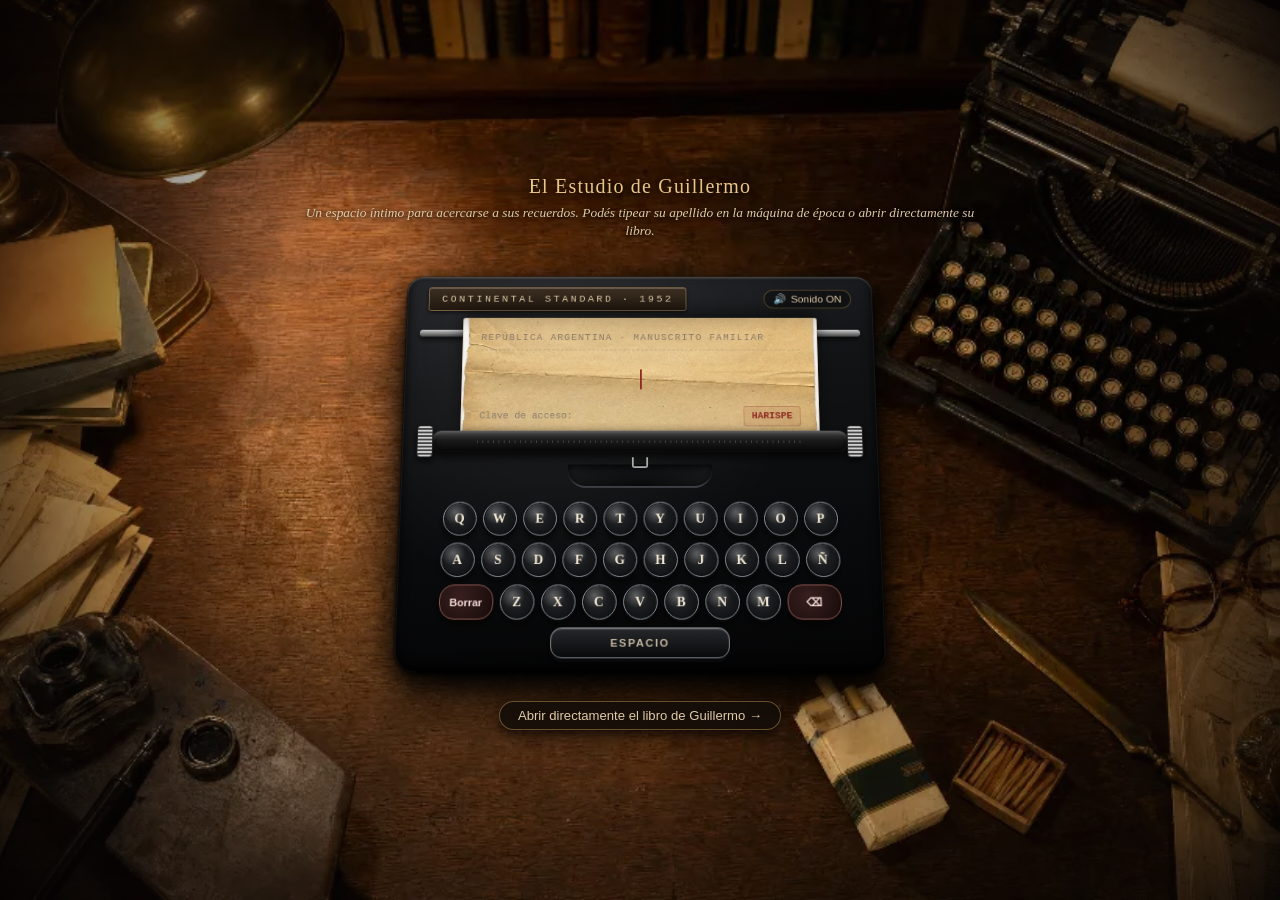
==== index.html @ 6b2d1900 "Initial commit: Libro para mis hijos" ====
<!DOCTYPE html>
<html lang="es">
<head>
  <meta charset="UTF-8">
  <meta name="viewport" content="width=device-width, initial-scale=1.0">
  <title>Libro para mis hijos — Guillermo Bautista Harispe</title>
  <meta name="description" content="Prototipo web interactivo de preservación y digitalización del manuscrito familiar 'Libro para mis hijos' por Guillermo Bautista Harispe.">
  
  <!-- Estilos del proyecto -->
  <link rel="stylesheet" href="css/main.css">
  <link rel="stylesheet" href="css/book.css">
  <link rel="stylesheet" href="css/typewriter.css">
  
  <!-- Favicon vectorial sutil -->
  <link rel="icon" href="data:image/svg+xml,<svg xmlns=%22http://www.w3.org/2000/svg%22 viewBox=%220 0 100 100%22><text y=%22.9em%22 font-size=%2290%22>📖</text></svg>">
</head>
<body>
  <!-- Escenario ambiental: Escritorio de roble oscuro con iluminación cenital -->
  <div class="desk-surface" id="deskSurface">
    
    <!-- ETAPA B: Escena de Entrada Narrativa — Estudio de Escritor de Época y Máquina de Escribir Negra -->
    <section class="scene-typewriter" id="sceneTypewriter" aria-label="Estudio privado con máquina de escribir de época">
      
      <!-- Fondo arquitectónico: Boiserie de paneles de madera noble y haz de lámpara de escritorio -->
      <div class="study-room-backdrop" aria-hidden="true">
        <div class="study-boiserie-wall">
          <div class="boiserie-panel"></div>
          <div class="boiserie-panel"></div>
          <div class="boiserie-panel"></div>
          <div class="boiserie-panel"></div>
        </div>
        <div class="study-ambient-lamp-beam"></div>
      </div>

      <div class="typewriter-narrative-header">
        <h2>El Estudio de Guillermo</h2>
        <p>Un espacio íntimo para acercarse a sus recuerdos. Podés tipear su apellido en la máquina de época o abrir directamente su libro.</p>
      </div>

      <div class="typewriter-viewport">
        
        <!-- Plano del escritorio de roble oscuro con atrezzo de época en CSS puro -->
        <div class="study-desk-plane" aria-hidden="true">
          
          <!-- Lado izquierdo: Libros antiguos apilados con lomos repujados en oro y hojas de manuscrito -->
          <div class="study-prop-group left-props">
            <div class="study-prop-manuscripts">
              <div class="manuscript-leaf leaf-under"></div>
              <div class="manuscript-leaf leaf-top"></div>
            </div>
            <div class="study-prop-books">
              <div class="vintage-book book-stack-1">
                <span class="book-spine-label">❖ Harispe · Memorias</span>
              </div>
              <div class="vintage-book book-stack-2">
                <span class="book-spine-label">Crónicas 1930</span>
              </div>
              <div class="vintage-book book-stack-3">
                <span class="book-spine-label">Documentos</span>
              </div>
              <div class="vintage-book book-upright">
                <span class="book-spine-label">Registro</span>
              </div>
              <div class="bookend-bronze"></div>
            </div>
          </div>

          <!-- Lado derecho: Tintero de cristal oscuro tallado y pluma estilográfica de época -->
          <div class="study-prop-group right-props">
            <div class="study-prop-inkwell">
              <div class="inkwell-cap"></div>
              <div class="inkwell-neck"></div>
              <div class="inkwell-body"></div>
              <div class="inkwell-shadow"></div>
            </div>
            <div class="study-prop-pen">
              <div class="pen-nib"></div>
              <div class="pen-collar"></div>
              <div class="pen-barrel"></div>
            </div>
          </div>

        </div>

        <!-- Chasis tridimensional de la máquina de escribir mecánica en esmalte negro profundo -->
        <div class="typewriter-chassis" id="typewriterChassis">
          
          <!-- Barra superior con placa dorada y control de sonido Web Audio API -->
          <div class="typewriter-top-bar">
            <div class="typewriter-badge">Continental Standard · 1952</div>
            <button type="button" id="btnToggleSound" class="btn-sound-toggle" aria-label="Activar o desactivar sonido mecánico" title="Sonido mecánico sintetizado">
              <span id="soundIcon">🔊</span> <span id="soundText">Sonido ON</span>
            </button>
          </div>
          
          <!-- Carro porta-papel con riel mecánico y rodillo (Platen) -->
          <div class="typewriter-carriage-assembly" id="carriageAssembly">
            <div class="carriage-track-rail"></div>

            <div class="typewriter-paper-sheet" id="typewriterPaperSheet" title="Hoja de papel en el rodillo (Tocá aquí para escribir)">
              <div class="paper-watermark-text">República Argentina · Manuscrito Familiar</div>
              <div class="paper-typed-output" id="paperTypedOutput" aria-live="polite">
                <span class="typewriter-cursor" aria-hidden="true"></span>
              </div>
              <div class="paper-hint-footer">
                <span>Clave de acceso:</span>
                <span class="hint-target-pill">HARISPE</span>
              </div>
            </div>

            <!-- Rodillo de goma negra con perillas laterales moleteadas -->
            <div class="typewriter-platen-roller">
              <div class="platen-knob knob-left"></div>
              <div class="platen-scale-bar"></div>
              <div class="platen-knob knob-right"></div>
            </div>
          </div>

          <!-- Cesta de tipos mecánicos y martillo animado (Typebar Striker) -->
          <div class="typebar-basket">
            <div class="typebar-striker" id="typebarStriker"></div>
            <div class="ribbon-guide-fork"></div>
          </div>

          <!-- Teclado escalonado vintage 3D -->
          <div class="typewriter-keyboard" role="group" aria-label="Teclado mecánico de la máquina">
            <!-- Fila 1 -->
            <div class="keyboard-row row-1">
              <button type="button" class="type-key" data-key="Q">Q</button>
              <button type="button" class="type-key" data-key="W">W</button>
              <button type="button" class="type-key" data-key="E">E</button>
              <button type="button" class="type-key" data-key="R">R</button>
              <button type="button" class="type-key" data-key="T">T</button>
              <button type="button" class="type-key" data-key="Y">Y</button>
              <button type="button" class="type-key" data-key="U">U</button>
              <button type="button" class="type-key" data-key="I">I</button>
              <button type="button" class="type-key" data-key="O">O</button>
              <button type="button" class="type-key" data-key="P">P</button>
            </div>
            <!-- Fila 2 -->
            <div class="keyboard-row row-2">
              <button type="button" class="type-key" data-key="A">A</button>
              <button type="button" class="type-key" data-key="S">S</button>
              <button type="button" class="type-key" data-key="D">D</button>
              <button type="button" class="type-key" data-key="F">F</button>
              <button type="button" class="type-key" data-key="G">G</button>
              <button type="button" class="type-key" data-key="H">H</button>
              <button type="button" class="type-key" data-key="J">J</button>
              <button type="button" class="type-key" data-key="K">K</button>
              <button type="button" class="type-key" data-key="L">L</button>
              <button type="button" class="type-key" data-key="Ñ">Ñ</button>
            </div>
            <!-- Fila 3 -->
            <div class="keyboard-row row-3">
              <button type="button" class="type-key key-action" data-key="CLEAR" id="btnClearTypewriter" title="Borrar todo">Borrar</button>
              <button type="button" class="type-key" data-key="Z">Z</button>
              <button type="button" class="type-key" data-key="X">X</button>
              <button type="button" class="type-key" data-key="C">C</button>
              <button type="button" class="type-key" data-key="V">V</button>
              <button type="button" class="type-key" data-key="B">B</button>
              <button type="button" class="type-key" data-key="N">N</button>
              <button type="button" class="type-key" data-key="M">M</button>
              <button type="button" class="type-key key-action" data-key="BACKSPACE" title="Retroceso">⌫</button>
            </div>
            <!-- Fila 4 -->
            <div class="keyboard-row row-4">
              <button type="button" class="type-key key-space" data-key="SPACE">ESPACIO</button>
            </div>
          </div>

          <!-- Input invisible accesible para sincronización móvil -->
          <input type="text" id="typewriterHiddenInput" class="typewriter-hidden-input" autocomplete="off" autocorrect="off" autocapitalize="characters" spellcheck="false" aria-hidden="true">
        </div>
      </div>

      <!-- Acceso directo y accesible -->
      <div class="typewriter-access-actions">
        <button type="button" id="btnBypassTypewriter" class="btn-bypass-narrative" aria-label="Abrir directamente el libro de Guillermo">
          Abrir directamente el libro de Guillermo →
        </button>
      </div>
    </section>

    <!-- ETAPAS A y B: Escena Principal del Libro Físico -->
    <div class="scene-book is-hidden" id="sceneBook">
      
      <!-- Encabezado superior discreto y subordinado -->
      <header class="app-header" role="banner">
        <div class="header-title-group">
          <h1>Libro para mis hijos</h1>
          <div class="author-subtitle">Guillermo Bautista Harispe · Manuscrito y Recuerdos</div>
        </div>
        
        <div class="header-actions">
          <!-- Botón accesible para mover el libro sobre el escritorio (Desk Pan) -->
          <button id="btnToggleDragMode" class="btn-header" aria-label="Mover libro sobre el escritorio" title="Mantené CTRL y arrastrá para mover el libro sobre el escritorio">
            <span id="iconToggleDrag">✋</span>
            <span id="textToggleDrag" class="btn-text-desktop">Mover libro (CTRL)</span>
          </button>

          <!-- Botón para alternar abrir/cerrar el libro -->
          <button id="btnToggleBook" class="btn-header" aria-label="Abrir o cerrar el libro" title="Abrir o cerrar el libro">
            <span id="iconToggleBook">📖</span>
            <span id="textToggleBook" class="btn-text-desktop">Abrir libro</span>
          </button>

          <!-- Botón para recentrar en la mesa -->
          <button id="btnResetPan" class="btn-header btn-subtle" aria-label="Centrar el libro en el escritorio" title="Centrar libro en el escritorio">
            <span>⌖</span>
            <span class="btn-text-desktop">Centrar</span>
          </button>

          <!-- Botón para cambiar ángulo de inclinación / visualización (B3) -->
          <button id="btnToggleTilt" class="btn-header btn-subtle" aria-label="Cambiar inclinación de observación" title="Inclinación visual (o Shift + Arrastrar vertical)">
            <span>📐</span>
            <span class="btn-text-desktop">Inclinación</span>
          </button>

          <!-- Transcripción accesible -->
          <button id="btnTranscription" class="btn-header" aria-label="Abrir transcripción accesible en texto plano">
            <span>📄</span>
            <span class="btn-text-desktop">Transcripción</span>
          </button>
        </div>
      </header>

      <!-- Indicador de modo agarre con dos manos (CTRL activo) -->
      <div id="twoHandBadge" class="two-hand-badge" aria-live="polite">
        <span class="badge-icon">👐</span>
        <span>Sujeción estable con dos manos (CTRL)</span>
      </div>

      <!-- Escenario central: el libro físico sobre el escritorio -->
      <main class="book-viewport" id="bookViewport" role="main">
        <div class="book-pan-container" id="bookPanContainer">
          <div class="book-container is-closed" id="bookContainer" aria-label="Libro físico interactivo apoyado en el escritorio">
            <!-- Estructura generada dinámicamente por BookEngine -->
          </div>
        </div>
      </main>

      <!-- Barra inferior discreta con controles y navegación -->
      <footer class="app-footer" role="contentinfo">
        <div class="footer-controls-row">
          
          <!-- Botones de anterior / siguiente -->
          <div class="nav-buttons-group">
            <button id="btnPrev" class="btn-nav" aria-label="Página anterior" title="Página anterior (Flecha Izquierda)">
              ‹
            </button>
            <button id="btnNext" class="btn-nav" aria-label="Página siguiente" title="Página siguiente (Flecha Derecha o Espacio)">
              ›
            </button>
          </div>

          <!-- Indicador sobrio de pliego actual -->
          <div id="pageIndicator" class="page-indicator-text" aria-live="polite">
            Libro cerrado sobre el escritorio
          </div>

          <!-- Indicaciones discretas de interacción física -->
          <div class="desk-interaction-hints" id="deskHints">
            <span class="hint-item"><span class="hint-icon">📖</span> Hojear: arrastrá las hojas libremente</span>
            <span class="hint-separator">·</span>
            <span class="hint-item"><span class="hint-icon">✋</span> Mover libro: mantené CTRL</span>
            <span class="hint-separator">·</span>
            <span class="hint-item"><span class="hint-icon">📐</span> Shift+arrastre: inclinación</span>
          </div>

        </div>
      </footer>

    </div>

  </div>

  <!-- Modal de lectura accesible y transcripción de texto -->
  <div id="modalTranscription" class="modal-overlay" role="dialog" aria-modal="true" aria-labelledby="modalTitle">
    <div class="modal-card">
      <div class="modal-header">
        <h3 id="modalTitle">Transcripción de Lectura Accesible</h3>
        <button id="btnCloseModal" class="btn-close-modal" aria-label="Cerrar transcripción">✕</button>
      </div>
      <div class="modal-body">
        <div class="badge-fictional-notice">Contenido de prueba · Fase de prototipo</div>
        <div id="transcriptionContent">
          <!-- Inyectado dinámicamente -->
        </div>
      </div>
    </div>
  </div>

  <!-- Inicialización del módulo principal -->
  <script type="module" src="js/app.js"></script>
</body>
</html>
---- css/main.css ----
/* ==========================================================================
   AMBIENTACIÓN Y ESCRITORIO DE ROBLE OSCURO (C. 1970) — "LIBRO PARA MIS HIJOS"
   Vetas de roble añejo, iluminación cálida de lámpara y física de manipulación
   ========================================================================== */

:root {
  /* Paleta cromática del escritorio de roble oscuro antiguo */
  --oak-base: #140e0b;
  --oak-dark: #0e0907;
  --oak-grain-rich: #261b14;
  --oak-grain-pore: #1b120c;
  --oak-varnish-highlight: rgba(255, 220, 175, 0.08);

  /* Iluminación de lámpara de mesa clásica */
  --lamp-beam: radial-gradient(ellipse 70% 60% at 36% 28%, rgba(255, 230, 180, 0.18) 0%, rgba(255, 210, 150, 0.06) 55%, transparent 80%);
  --lamp-vignette: radial-gradient(circle at 50% 50%, transparent 40%, rgba(10, 7, 5, 0.75) 90%, rgba(5, 3, 2, 0.95) 100%);

  /* Materiales del libro físico (Encuadernación azul marino, cuero tostado y papel verjurado) */
  --paper-ivory: #faf5e6;
  --paper-ivory-dark: #eae0c7;
  --paper-edge: #d8cdb4;
  --paper-edge-shadow: #b3a48a;
  --ink-primary: #2b241d;
  --ink-secondary: #5e5246;
  --ink-muted: #8a7c6c;
  --ink-highlight: #7e2822; /* Rojo lacre */
  --gold-foil: #c99e58;
  --gold-foil-light: #e8c688;
  --cover-navy: #182335;
  --cover-navy-dark: #0e1622;
  --leather-tan: #8a6540;
  --leather-tan-dark: #624426;

  /* Tipografías */
  --font-serif: "Georgia", "Iowan Old Style", "Palatino Linotype", "Baskerville", serif;
  --font-display: "Baskerville", "Georgia", serif;
  --font-mono: "Courier New", Courier, monospace;
  --font-sans: -apple-system, BlinkMacSystemFont, "Segoe UI", Roboto, sans-serif;

  /* Dimensiones del libro adaptadas para evitar recortes en pantalla */
  --book-width: min(920px, 92vw);
  --book-height: min(570px, calc(100vh - 165px));
  --page-width: calc(var(--book-width) / 2);

  /* Cinemática pausada y física (650-900ms) */
  --flip-duration: 0.75s;
  --ui-transition: 0.22s cubic-bezier(0.2, 0.8, 0.4, 1);
}

/* Reset y accesibilidad */
*, *::before, *::after {
  box-sizing: border-box;
  margin: 0;
  padding: 0;
}

.sr-only {
  position: absolute;
  width: 1px;
  height: 1px;
  padding: 0;
  margin: -1px;
  overflow: hidden;
  clip: rect(0, 0, 0, 0);
  white-space: nowrap;
  border: 0;
}

html, body {
  width: 100%;
  height: 100%;
  overflow: hidden;
  background-color: var(--oak-dark);
  color: var(--ink-primary);
  font-family: var(--font-serif);
  font-size: 16px;
  line-height: 1.6;
  -webkit-font-smoothing: antialiased;
}

/* Superficie del escritorio antiguo de roble oscuro con fondo fotográfico del estudio MODA AI */
.desk-surface {
  width: 100vw;
  height: 100vh;
  display: flex;
  flex-direction: column;
  justify-content: space-between;
  align-items: center;
  position: relative;
  overflow: hidden;
  padding: 10px 18px 14px 18px;
  
  /* Composición fotorrealista de MODA AI: ambiente del estudio de época con lámpara y escritorio */
  background-color: #0c0806;
  background-image: 
    radial-gradient(circle at 50% 48%, transparent 45%, rgba(10, 7, 5, 0.65) 85%, rgba(4, 2, 2, 0.95) 100%),
    url('../assets/textures/moda-study-desk-scene.webp');
  background-size: cover;
  background-position: center center;
  background-repeat: no-repeat;
}

/* Sombra de contacto volumétrica y apoyo sobre el escritorio */
.desk-surface::before {
  content: "";
  position: absolute;
  top: 45%;
  left: 50%;
  transform: translate(-50%, -45%);
  width: calc(var(--book-width) + 120px);
  height: calc(var(--book-height) + 100px);
  background: radial-gradient(ellipse at 50% 55%, rgba(0, 0, 0, 0.75) 0%, rgba(0, 0, 0, 0.35) 55%, transparent 75%);
  pointer-events: none;
  z-index: 2;
  filter: blur(12px);
}

/* Encabezado superior discreto */
.app-header {
  width: 100%;
  max-width: 1100px;
  display: flex;
  justify-content: space-between;
  align-items: center;
  padding: 6px 14px;
  background: rgba(18, 13, 10, 0.72);
  backdrop-filter: blur(8px);
  border: 1px solid rgba(201, 158, 88, 0.22);
  border-radius: 8px;
  color: #dfd3c0;
  z-index: 100;
  box-shadow: 0 4px 15px rgba(0, 0, 0, 0.45);
}

.header-title-group h1 {
  font-size: 1.05rem;
  font-family: var(--font-display);
  letter-spacing: 0.04em;
  color: var(--gold-foil-light);
  font-weight: 500;
}

.header-title-group .author-subtitle {
  font-size: 0.76rem;
  color: #a89a85;
  font-style: italic;
}

.header-actions {
  display: flex;
  gap: 8px;
  align-items: center;
}

.btn-header {
  background: rgba(255, 255, 255, 0.06);
  border: 1px solid rgba(201, 158, 88, 0.25);
  color: #e4d7c3;
  padding: 5px 11px;
  border-radius: 4px;
  font-family: var(--font-sans);
  font-size: 0.8rem;
  cursor: pointer;
  transition: all var(--ui-transition);
  display: inline-flex;
  align-items: center;
  gap: 6px;
}

.btn-header:hover {
  background: rgba(201, 158, 88, 0.18);
  border-color: var(--gold-foil);
  color: #fff;
}

.btn-header:focus-visible {
  outline: 2px solid var(--gold-foil-light);
  outline-offset: 2px;
}

.btn-header.btn-subtle {
  background: rgba(0, 0, 0, 0.28);
}

.btn-header.is-active {
  background: rgba(201, 158, 88, 0.32);
  border-color: var(--gold-foil);
  color: #fff;
  box-shadow: 0 0 10px rgba(201, 158, 88, 0.45);
}

/* Indicador flotante de modo 2 manos (CTRL) */
.two-hand-badge {
  position: absolute;
  top: 58px;
  background: linear-gradient(135deg, rgba(38, 27, 20, 0.95), rgba(18, 13, 10, 0.98));
  border: 1px solid var(--gold-foil);
  color: var(--gold-foil-light);
  font-family: var(--font-sans);
  font-size: 0.78rem;
  padding: 4px 14px;
  border-radius: 20px;
  box-shadow: 0 4px 15px rgba(0, 0, 0, 0.6);
  display: flex;
  align-items: center;
  gap: 8px;
  z-index: 120;
  opacity: 0;
  transform: translateY(-8px);
  pointer-events: none;
  transition: opacity 0.2s ease, transform 0.2s ease;
}

.two-hand-badge.active {
  opacity: 1;
  transform: translateY(0);
}

/* Espacio de observación / viewport: perspectiva oblicua humana (persona sentada frente a la mesa) */
.book-viewport {
  flex: 1;
  width: 100%;
  display: flex;
  justify-content: center;
  align-items: center;
  position: relative;
  perspective: 1300px;
  perspective-origin: 50% 28%;
  overflow: visible;
  z-index: 10;
}

/* Escena principal del libro físico */
.scene-book {
  position: absolute;
  inset: 0;
  display: flex;
  flex-direction: column;
  justify-content: space-between;
  align-items: center;
  padding: 10px 18px 14px 18px;
  z-index: 10;
  transition: opacity 0.7s cubic-bezier(0.2, 0.85, 0.35, 1), transform 0.7s cubic-bezier(0.2, 0.85, 0.35, 1);
}

.scene-book.is-hidden {
  opacity: 0;
  transform: translateY(30px) scale(0.96);
  pointer-events: none;
}

/* Contenedor desplazable con mouse (Desk Pan) con ángulo oblicuo y torque tridimensional */
.book-pan-container {
  position: relative;
  transform: translate3d(calc(var(--pan-x, 0px) + var(--closed-offset-x, 0px)), var(--pan-y, 0px), 0)
             rotateX(calc(var(--view-pitch, 18deg) + var(--rot-x, 0deg)))
             rotateZ(var(--rot-z, 0deg));
  transform-style: preserve-3d;
  transition: transform 0.14s ease-out;
  cursor: grab;
  user-select: none;
  touch-action: pan-y;
}

.book-pan-container.is-dragging {
  cursor: grabbing;
  transition: none; /* Movimiento 1:1 en tiempo real sin retardo */
}

.book-pan-container.is-two-hands {
  cursor: grab;
}

.book-pan-container.is-two-hands.is-dragging {
  cursor: grabbing;
}

/* Barra inferior sobria */
.app-footer {
  width: 100%;
  max-width: 820px;
  display: flex;
  flex-direction: column;
  padding: 8px 18px;
  background: rgba(18, 13, 10, 0.78);
  backdrop-filter: blur(10px);
  border: 1px solid rgba(201, 158, 88, 0.2);
  border-radius: 26px;
  z-index: 100;
  box-shadow: 0 6px 20px rgba(0, 0, 0, 0.45);
}

.footer-controls-row {
  display: flex;
  justify-content: space-between;
  align-items: center;
}

.nav-buttons-group {
  display: flex;
  gap: 10px;
  align-items: center;
}

.btn-nav {
  background: linear-gradient(135deg, #d4a962 0%, #aa803c 100%);
  color: #211608;
  border: 1px solid #ffd899;
  border-radius: 50%;
  width: 38px;
  height: 38px;
  display: flex;
  justify-content: center;
  align-items: center;
  font-size: 1.15rem;
  font-weight: bold;
  cursor: pointer;
  box-shadow: 0 3px 8px rgba(0, 0, 0, 0.5), inset 0 1px 1px rgba(255, 255, 255, 0.4);
  transition: all var(--ui-transition);
}

.btn-nav:hover:not(:disabled) {
  background: linear-gradient(135deg, #e8c17b 0%, #bd9046 100%);
  transform: translateY(-1px) scale(1.05);
  box-shadow: 0 5px 12px rgba(0, 0, 0, 0.6);
}

.btn-nav:active:not(:disabled) {
  transform: translateY(1px) scale(0.98);
}

.btn-nav:disabled {
  background: #382e25;
  color: #635445;
  border-color: #4a3e32;
  cursor: not-allowed;
  opacity: 0.45;
  transform: none;
  box-shadow: none;
}

.page-indicator-text {
  color: #dfceb7;
  font-size: 0.9rem;
  font-family: var(--font-sans);
  font-weight: 500;
  letter-spacing: 0.02em;
}

.desk-interaction-hints {
  display: flex;
  align-items: center;
  gap: 8px;
  font-size: 0.76rem;
  color: #9c8c78;
  font-family: var(--font-sans);
}

.desk-interaction-hints kbd {
  background: rgba(255, 255, 255, 0.1);
  border: 1px solid rgba(255, 255, 255, 0.18);
  border-radius: 3px;
  padding: 1px 5px;
  font-size: 0.7rem;
  color: #d8c9b4;
  margin: 0 1px;
}

.hint-separator {
  color: #665747;
}

/* Modal de transcripción accesible */
.modal-overlay {
  position: fixed;
  inset: 0;
  background: rgba(8, 6, 4, 0.84);
  backdrop-filter: blur(6px);
  display: none;
  justify-content: center;
  align-items: center;
  padding: 20px;
  z-index: 1000;
}

.modal-overlay.active {
  display: flex;
}

.modal-card {
  background: #fdfbf7;
  color: #211c18;
  border-radius: 10px;
  max-width: 680px;
  width: 100%;
  max-height: 85vh;
  display: flex;
  flex-direction: column;
  box-shadow: 0 25px 60px rgba(0, 0, 0, 0.85);
  border: 1px solid var(--paper-edge);
}

.modal-header {
  display: flex;
  justify-content: space-between;
  align-items: center;
  padding: 16px 24px;
  border-bottom: 1px solid #e8dec8;
  background: #f5eedc;
  border-radius: 10px 10px 0 0;
}

.modal-header h3 {
  font-family: var(--font-display);
  font-size: 1.25rem;
  color: var(--ink-highlight);
}

.btn-close-modal {
  background: none;
  border: none;
  font-size: 1.5rem;
  cursor: pointer;
  color: #635649;
  line-height: 1;
}

.modal-body {
  padding: 24px;
  overflow-y: auto;
  font-size: 1.05rem;
  line-height: 1.75;
}

.badge-fictional-notice {
  display: inline-block;
  font-family: var(--font-mono);
  font-size: 0.74rem;
  letter-spacing: 0.08em;
  color: #8c2a24;
  background: #fbeae8;
  border: 1px solid #f0b5af;
  padding: 4px 8px;
  border-radius: 3px;
  margin-bottom: 16px;
  text-transform: uppercase;
}

/* prefers-reduced-motion */
@media (prefers-reduced-motion: reduce) {
  *, *::before, *::after {
    animation-duration: 0.01ms !important;
    animation-iteration-count: 1 !important;
    transition-duration: 0.01ms !important;
    scroll-behavior: auto !important;
  }
}
---- css/book.css ----
/* ==========================================================================
   ESTILOS DEL LIBRO FÍSICO — "LIBRO PARA MIS HIJOS" (ITERACIÓN 4)
   Apertura física variable (0° a 180°), perspectiva humana y flexión natural de papel
   ========================================================================== */

/* Contenedor del libro apoyado sobre el escritorio de roble */
.book-container {
  position: relative;
  width: var(--book-width);
  height: var(--book-height);
  perspective: 1600px;
  transform-style: preserve-3d;
  user-select: none;
  
  /* Sombra de contacto volumétrica y ambient occlusion proyectada sobre la madera de roble */
  filter: drop-shadow(0px 20px 25px rgba(0, 0, 0, 0.85)) drop-shadow(25px 40px 50px rgba(10, 6, 4, 0.75));
  transition: transform 0.35s cubic-bezier(0.2, 0.85, 0.35, 1);
}

/* Base de encuadernación que abraza el libro (Tela azul y esquinas de cuero tostado) */
.book-cover-backing {
  position: absolute;
  inset: -8px -12px -10px -12px;
  background-color: var(--cover-navy-dark);
  background-image: 
    linear-gradient(135deg, rgba(255,255,255,0.08) 0%, transparent 40%),
    url('../assets/textures/moda-book-back-cover.webp');
  background-size: cover;
  background-position: center center;
  border-radius: 8px;
  border: 1px solid rgba(138, 101, 64, 0.4);
  box-shadow: 
    inset 1px 1px 2px rgba(255, 230, 180, 0.25),
    inset -2px -2px 4px rgba(0, 0, 0, 0.7),
    0 4px 15px rgba(0, 0, 0, 0.85);
  z-index: 1;
  transition: none;
}

/* Base adaptada dinámicamente según ángulo de apertura */
.book-cover-backing {
  left: var(--backing-left, calc(50% - 14px));
  width: var(--backing-width, calc(50% + 22px));
}

.book-cover-backing::after {
  content: "";
  position: absolute;
  inset: 5px 6px;
  border: 1px dashed rgba(201, 158, 88, 0.25);
  border-radius: 6px;
  pointer-events: none;
}

/* Bloque del libro (cuerpo transparente que alberga las alas izquierda y derecha) */
.book-body {
  position: relative;
  width: 100%;
  height: 100%;
  display: flex;
  background: transparent;
  border-radius: 4px;
  z-index: 5;
  transform-style: preserve-3d;
}

/* En portada/guarda o cerrado: la página izquierda base no debe asomar porque la tapa frontal es la superficie izquierda */
.book-container.is-cover-view .page-left,
.book-container.is-closed .page-left {
  opacity: 0 !important;
  pointer-events: none !important;
  visibility: hidden !important;
}

/* Lomo redondeado de encuadernación artesanal para libro cerrado (en el eje central del tomo) */
.book-closed-spine {
  position: absolute;
  left: 50%;
  top: -8px;
  bottom: -10px;
  width: 32px;
  transform: translateX(-50%);
  background-color: var(--cover-navy-dark);
  background-image: 
    linear-gradient(
      to right,
      #090e17 0%,
      rgba(24, 35, 53, 0.7) 35%,
      rgba(35, 50, 75, 0.7) 65%,
      #0c121d 100%
    ),
    url('../assets/textures/moda-book-front-cover.webp');
  background-size: cover;
  background-position: left center;
  border-radius: 8px 0 0 8px;
  border-left: 2px solid var(--leather-tan);
  box-shadow: 
    inset 0 0 8px rgba(0,0,0,0.85),
    -4px 2px 8px rgba(0,0,0,0.65);
  z-index: 65;
  pointer-events: none;
  transition: opacity 0.25s ease;
}

/* Nervios en relieve y filetes dorados del lomo */
.book-closed-spine::before {
  content: "";
  position: absolute;
  top: 15%;
  bottom: 15%;
  left: 2px;
  right: 2px;
  background: repeating-linear-gradient(
    to bottom,
    transparent 0px,
    transparent 45px,
    rgba(201, 158, 88, 0.45) 45px,
    rgba(201, 158, 88, 0.45) 47px,
    rgba(0, 0, 0, 0.6) 47px,
    rgba(0, 0, 0, 0.6) 50px
  );
}

/* Tapa dura frontal interactiva con apertura variable (0° a 180°) */
.book-front-cover {
  position: absolute;
  top: -6px;
  left: 50%;
  width: calc(50% + 8px);
  height: calc(100% + 12px);
  transform-style: preserve-3d;
  transform-origin: left center;
  z-index: 70;
  cursor: grab;
  touch-action: none;
  transform: rotateY(calc(-1deg * var(--cover-angle, 0)));
}

.book-front-cover.is-dragging {
  cursor: grabbing;
  transition: none !important;
}

.book-front-cover.is-settling {
  transition: transform 0.45s cubic-bezier(0.2, 0.85, 0.35, 1);
}

.cover-face {
  position: absolute;
  inset: 0;
  backface-visibility: hidden;
  -webkit-backface-visibility: hidden;
  border-radius: 4px 8px 8px 4px;
  overflow: hidden;
}

.cover-face.front-face {
  z-index: 2;
  box-shadow: 
    inset 0 0 45px rgba(0, 0, 0, 0.75),
    inset 1px 1px 2px rgba(255, 230, 180, 0.25),
    3px 4px 12px rgba(0, 0, 0, 0.55);
}

.cover-face.back-face {
  transform: rotateY(180deg);
  background-color: var(--paper-ivory);
  background-image: 
    linear-gradient(to right, rgba(0,0,0,0.03) 0%, transparent 10%, rgba(20,12,6,0.08) 88%, rgba(20,12,6,0.32) 100%),
    url('../assets/textures/moda-page-gutter-paper.webp');
  background-size: cover;
  border-radius: 8px 4px 4px 8px;
  box-shadow: 
    inset 1px 0 2px rgba(255, 255, 255, 0.6),
    inset -15px 0 25px rgba(20, 12, 6, 0.15);
  display: flex;
  flex-direction: column;
  justify-content: space-between;
  padding: 34px 42px;
  overflow: hidden;
}

/* Hendidura y canal central del lomo cuando el libro está abierto */
.book-spine-crease {
  position: absolute;
  left: 50%;
  top: 0;
  bottom: 0;
  width: 44px;
  transform: translateX(-50%);
  background: linear-gradient(
    to right,
    rgba(12, 8, 5, 0.55) 0%,
    rgba(15, 10, 6, 0.28) 25%,
    rgba(255, 250, 240, 0.22) 48%,
    rgba(12, 8, 5, 0.65) 50%,
    rgba(255, 250, 240, 0.22) 52%,
    rgba(15, 10, 6, 0.28) 75%,
    rgba(12, 8, 5, 0.55) 100%
  );
  z-index: 40;
  pointer-events: none;
  box-shadow: inset 0 0 15px rgba(0, 0, 0, 0.55);
}

.book-container.is-closed .book-spine-crease {
  display: none;
}

/* ==========================================================================
   PÁGINAS ESTÁTICAS Y CURVATURA DE PAPEL CON TEXTURA ARCHIVÍSTICA
   ========================================================================== */

.book-page {
  position: relative;
  width: 50%;
  height: 100%;
  padding: 34px 42px;
  background-color: var(--paper-ivory);
  background-image: url('../assets/textures/moda-page-gutter-paper.webp');
  background-size: cover;
  display: flex;
  flex-direction: column;
  justify-content: space-between;
  overflow: hidden;
  transform-style: preserve-3d;
}

.book-page.page-left {
  border-radius: 4px 0 0 4px;
  background-image: 
    linear-gradient(to right, rgba(0,0,0,0.03) 0%, transparent 10%, rgba(20,12,6,0.08) 88%, rgba(20,12,6,0.32) 100%),
    url('../assets/textures/moda-page-gutter-paper.webp');
  background-size: cover;
  box-shadow: 
    var(--left-edge-shadow, -2px 0 0 #eae2d0, -5px 1px 0 #ded4be, 0 3px 0 #ded4be, 0 6px 12px rgba(0,0,0,0.35)),
    inset 1px 0 2px rgba(255, 255, 255, 0.6);
  transition: box-shadow 0.4s ease, opacity 0.3s ease;
}

.book-page.page-right {
  border-radius: 0 4px 4px 0;
  background-image: 
    linear-gradient(to left, rgba(0,0,0,0.03) 0%, transparent 10%, rgba(20,12,6,0.08) 88%, rgba(20,12,6,0.32) 100%),
    url('../assets/textures/moda-page-gutter-paper.webp');
  background-size: cover;
  box-shadow: 
    var(--right-edge-shadow, 2px 0 0 #eae2d0, 5px 1px 0 #ded4be, 8px 2px 0 #cfc3a9, 12px 3px 0 #bdae92, 16px 4px 0 #a39376, 0 3px 0 #ded4be, 0 6px 0 #cfc3a9, 0 10px 0 #baa98c, 0 16px 24px rgba(0, 0, 0, 0.65)),
    inset -1px 0 2px rgba(255, 255, 255, 0.6);
  transition: box-shadow 0.4s ease;
}

/* Portada encuadernada auténtica de MODA AI (Tela azul marino, esquinas de cuero y etiqueta histórica manuscrita) */
.book-cover-view {
  width: 100%;
  height: 100%;
  background-color: var(--cover-navy);
  background-image: 
    radial-gradient(ellipse 90% 80% at 35% 30%, rgba(255,255,255,0.12) 0%, transparent 60%),
    linear-gradient(135deg, rgba(14, 20, 32, 0.35) 0%, rgba(22, 32, 50, 0.1) 45%, rgba(9, 13, 22, 0.65) 100%),
    url('../assets/textures/moda-book-front-cover.webp');
  background-size: cover;
  background-position: center center;
  color: #eeddbb;
  display: flex;
  flex-direction: column;
  justify-content: flex-end;
  align-items: center;
  border-radius: 4px 8px 8px 4px;
  padding: 30px;
  text-align: center;
  position: relative;
  box-shadow: 
    inset 0 0 45px rgba(0, 0, 0, 0.8),
    inset 2px 2px 4px rgba(255, 230, 180, 0.25);
}

/* Indicación sutil para abrir el libro cerrado */
.cover-open-affordance {
  margin-top: 20px;
  display: inline-flex;
  align-items: center;
  gap: 8px;
  background: rgba(201, 158, 88, 0.18);
  border: 1px dashed rgba(201, 158, 88, 0.55);
  padding: 5px 14px;
  border-radius: 20px;
  font-family: var(--font-sans);
  font-size: 0.75rem;
  letter-spacing: 0.05em;
  color: var(--gold-foil-light);
  animation: pulseAffordance 3s infinite ease-in-out;
}

@keyframes pulseAffordance {
  0%, 100% { opacity: 0.8; transform: translateY(0); }
  50% { opacity: 1; transform: translateY(-2px); }
}

.cover-gold-border {
  position: absolute;
  inset: 22px;
  border: 2px solid #c99e58;
  border-radius: 6px;
  pointer-events: none;
  box-shadow: 
    inset 0 1px 1px rgba(0, 0, 0, 0.7),
    0 1px 1px rgba(255, 240, 200, 0.25);
}

.cover-gold-border::before {
  content: "";
  position: absolute;
  inset: 5px;
  border: 1px solid rgba(201, 158, 88, 0.5);
  border-radius: 4px;
}

.cover-title {
  font-family: var(--font-display);
  font-size: 2.15rem;
  letter-spacing: 0.08em;
  color: #ecd59b;
  text-shadow: 
    0 -1px 0 rgba(0, 0, 0, 0.85),
    0 1px 1px rgba(255, 240, 200, 0.35),
    1px 2px 4px rgba(0, 0, 0, 0.95);
  text-transform: uppercase;
  margin-bottom: 12px;
}

.cover-rule {
  width: 130px;
  height: 2px;
  background: linear-gradient(to right, transparent, var(--gold-foil), transparent);
  margin: 16px 0;
}

.cover-author {
  font-family: var(--font-serif);
  font-size: 1.25rem;
  font-style: italic;
  color: #dfceb1;
  letter-spacing: 0.05em;
  margin-bottom: 20px;
}

.cover-ornament {
  font-size: 1.7rem;
  color: var(--gold-foil);
  margin-bottom: 18px;
}

.cover-dates {
  font-family: var(--font-mono);
  font-size: 0.8rem;
  letter-spacing: 0.15em;
  color: #baa88f;
}

/* ==========================================================================
   ZONAS INTERACTIVAS DE AGARRE DE HOJAS
   ========================================================================== */

.page-turn-trigger {
  position: absolute;
  width: 90px;
  height: 90px;
  z-index: 45;
  cursor: grab;
  pointer-events: auto;
  touch-action: none;
}

.page-turn-trigger:active {
  cursor: grabbing;
}

.page-turn-trigger.corner-top-right {
  top: 0;
  right: 0;
  clip-path: polygon(100% 0, 0 0, 100% 100%);
}

.page-turn-trigger.corner-bottom-right {
  bottom: 0;
  right: 0;
  clip-path: polygon(100% 0, 0 100%, 100% 100%);
}

.page-turn-trigger.corner-top-left {
  top: 0;
  left: 0;
  clip-path: polygon(0 0, 100% 0, 0 100%);
}

.page-turn-trigger.corner-bottom-left {
  bottom: 0;
  left: 0;
  clip-path: polygon(0 0, 0 100%, 100% 100%);
}

.corner-peel-hint {
  position: absolute;
  inset: 0;
  opacity: 0;
  transition: opacity 0.25s ease, transform 0.25s ease;
  pointer-events: none;
}

.page-turn-trigger.corner-bottom-right:hover .corner-peel-hint,
.page-turn-trigger.corner-top-right:hover .corner-peel-hint {
  opacity: 1;
  background: linear-gradient(135deg, transparent 55%, rgba(0, 0, 0, 0.15) 58%, #f0e6ce 60%, #fff 90%);
  filter: drop-shadow(-3px -3px 4px rgba(0, 0, 0, 0.25));
  transform: translate(-4px, -4px);
}

.page-turn-trigger.corner-bottom-left:hover .corner-peel-hint,
.page-turn-trigger.corner-top-left:hover .corner-peel-hint {
  opacity: 1;
  background: linear-gradient(-135deg, transparent 55%, rgba(0, 0, 0, 0.15) 58%, #f0e6ce 60%, #fff 90%);
  filter: drop-shadow(3px -3px 4px rgba(0, 0, 0, 0.25));
  transform: translate(4px, -4px);
}

/* Franja perimetral de agarre de la hoja */
.page-edge-strip {
  position: absolute;
  top: 0;
  bottom: 0;
  width: 55px;
  z-index: 42;
  cursor: grab;
  touch-action: none;
}

.page-edge-strip:active {
  cursor: grabbing;
}

.page-edge-strip.edge-right {
  right: 0;
}

.page-edge-strip.edge-left {
  left: 0;
}

/* ==========================================================================
   HOJA MÓVIL Y ARRASTRE PROGRESIVO EN TIEMPO REAL
   ========================================================================== */

.flipping-leaf {
  position: absolute;
  top: 0;
  right: 0;
  width: 50%;
  height: 100%;
  transform-style: preserve-3d;
  transform-origin: left center;
  z-index: 60;
  pointer-events: none;
  
  /* Giro tridimensional puro sin distorsión de skew para evitar pliegues artificiales */
  transform: 
    rotateY(var(--leaf-angle, 0deg)) 
    translateZ(var(--leaf-z, 0px));
}

.flipping-leaf.flip-left-to-right {
  left: 0;
  right: auto;
  transform-origin: right center;
}

/* Movimiento 1:1 en tiempo real al arrastrar con el mouse */
.flipping-leaf.is-dragging-leaf {
  transition: none !important;
}

/* Continuidad suave con cadencia física pausada (650-900ms) */
.flipping-leaf.is-finishing-turn {
  transition: transform 0.75s cubic-bezier(0.25, 0.9, 0.35, 1);
}

.leaf-face {
  position: absolute;
  inset: 0;
  width: 100% !important;
  height: 100% !important;
  padding: 34px 42px;
  backface-visibility: hidden;
  -webkit-backface-visibility: hidden;
  background-color: var(--paper-ivory);
  background-image: url('../assets/textures/moda-page-gutter-paper.webp');
  background-size: cover;
  overflow: hidden;
  display: flex;
  flex-direction: column;
  justify-content: space-between;
}

.leaf-face.front {
  z-index: 2;
  border-radius: 0 4px 4px 0;
  background-image: 
    linear-gradient(to left, rgba(0,0,0,0.03) 0%, transparent 12%, rgba(20,12,6,0.08) 85%, rgba(20,12,6,0.3) 100%),
    url('../assets/textures/moda-page-gutter-paper.webp');
  background-size: cover;
  box-shadow: -4px 0 18px rgba(0, 0, 0, 0.28);
}

.leaf-face.back {
  transform: rotateY(180deg);
  border-radius: 4px 0 0 4px;
  background-image: 
    linear-gradient(to right, rgba(0,0,0,0.03) 0%, transparent 12%, rgba(20,12,6,0.08) 85%, rgba(20,12,6,0.3) 100%),
    url('../assets/textures/moda-page-gutter-paper.webp');
  background-size: cover;
  box-shadow: 4px 0 18px rgba(0, 0, 0, 0.28);
}

.flipping-leaf.flip-left-to-right .leaf-face.front {
  border-radius: 4px 0 0 4px;
  background-image: 
    linear-gradient(to right, rgba(0,0,0,0.03) 0%, transparent 12%, rgba(20,12,6,0.08) 85%, rgba(20,12,6,0.3) 100%),
    url('../assets/textures/moda-page-gutter-paper.webp');
  background-size: cover;
  box-shadow: 4px 0 18px rgba(0, 0, 0, 0.28);
}

.flipping-leaf.flip-left-to-right .leaf-face.back {
  border-radius: 0 4px 4px 0;
  background-image: 
    linear-gradient(to left, rgba(0,0,0,0.03) 0%, transparent 12%, rgba(20,12,6,0.08) 85%, rgba(20,12,6,0.3) 100%),
    url('../assets/textures/moda-page-gutter-paper.webp');
  background-size: cover;
  box-shadow: -4px 0 18px rgba(0, 0, 0, 0.28);
}

/* Sombra dinámica de flexión de papel y curvatura cilíndrica con reflejo satinado suave (sin resplandor blanco) */
.leaf-shadow-overlay {
  position: absolute;
  inset: 0;
  pointer-events: none;
  background: linear-gradient(
    to right,
    rgba(20, 12, 6, 0.35) 0%,
    rgba(255, 245, 220, 0.12) calc(var(--leaf-crest, 50%) - 14%),
    rgba(255, 250, 235, 0.25) var(--leaf-crest, 50%),
    rgba(20, 12, 6, 0.25) calc(var(--leaf-crest, 50%) + 18%),
    transparent 100%
  );
  opacity: var(--leaf-shadow-opacity, 0);
  transition: opacity 0.08s ease;
}

/* Sombra proyectada por la hoja sobre el pliego inferior */
.page-cast-shadow {
  position: absolute;
  top: 0;
  bottom: 0;
  width: 50%;
  pointer-events: none;
  z-index: 55;
  background: radial-gradient(ellipse at 50% 50%, rgba(0, 0, 0, 0.5) 0%, transparent 75%);
  opacity: var(--cast-shadow-opacity, 0);
  transition: opacity 0.1s ease;
}

/* ==========================================================================
   TIPOGRAFÍA Y CONTENIDO EDITORIAL DE PÁGINAS
   ========================================================================== */

.page-content-wrapper {
  width: 100%;
  height: 100%;
  display: flex;
  flex-direction: column;
  justify-content: space-between;
  overflow: hidden;
}

.page-header-row,
.page-header-meta {
  display: flex;
  justify-content: space-between;
  align-items: center;
  font-size: 0.72rem;
  color: var(--ink-muted);
  text-transform: uppercase;
  letter-spacing: 0.08em;
  padding-bottom: 6px;
  border-bottom: 1px solid rgba(140, 128, 113, 0.22);
  margin-bottom: 10px;
  flex-shrink: 0;
}

.page-fictional-tag {
  font-family: var(--font-mono);
  font-size: 0.65rem;
  color: #9c3b35;
  background: rgba(168, 66, 59, 0.07);
  border: 1px dashed rgba(168, 66, 59, 0.3);
  padding: 1px 6px;
  border-radius: 2px;
}

.page-body-scrollable {
  flex: 1;
  display: flex;
  flex-direction: column;
  justify-content: flex-start;
  overflow: hidden;
}

.page-footer-row,
.page-footer-meta {
  display: flex;
  justify-content: space-between;
  align-items: center;
  font-size: 0.78rem;
  color: var(--ink-secondary);
  padding-top: 8px;
  border-top: 1px solid rgba(140, 128, 113, 0.18);
  margin-top: 8px;
  flex-shrink: 0;
}

.page-footer-author {
  font-family: var(--font-serif);
  font-size: 0.76rem;
  color: var(--ink-secondary);
}

.page-footer-num {
  font-family: var(--font-serif);
  font-weight: bold;
  font-size: 0.8rem;
  color: var(--ink-primary);
}

.page-number {
  font-family: var(--font-serif);
  font-weight: bold;
}

.page-content-area {
  flex: 1;
  display: flex;
  flex-direction: column;
  justify-content: center;
}

.page-heading {
  font-family: var(--font-display);
  font-size: 1.3rem;
  color: var(--ink-highlight);
  margin-bottom: 12px;
  font-weight: 600;
  letter-spacing: 0.02em;
}

.editorial-text {
  font-size: 0.96rem;
  line-height: 1.7;
  color: var(--ink-primary);
  text-align: justify;
}

.editorial-text p {
  margin-bottom: 12px;
  text-indent: 1.4em;
}

.dropcap-paragraph {
  text-indent: 0 !important;
}

.dropcap {
  float: left;
  font-family: var(--font-display);
  font-size: 3.3rem;
  line-height: 0.82;
  padding-top: 4px;
  padding-right: 10px;
  padding-bottom: 2px;
  color: var(--ink-highlight);
  font-weight: bold;
}

.handwriting-signature {
  margin-top: 22px;
  text-align: right;
  display: flex;
  flex-direction: column;
  align-items: flex-end;
}

.sig-name {
  font-family: "Brush Script MT", "Snell Roundhand", "Baskerville", cursive, serif;
  font-size: 1.55rem;
  color: #3b2a1a;
  transform: rotate(-3deg);
  display: inline-block;
}

.sig-date {
  font-size: 0.75rem;
  color: var(--ink-muted);
  font-style: italic;
  margin-top: 4px;
}

.ex-libris-box {
  border: 2px solid #5a4b3c;
  padding: 22px 18px;
  text-align: center;
  background: rgba(235, 222, 198, 0.4);
  border-radius: 4px;
  margin-bottom: 22px;
  position: relative;
}

.ex-libris-header {
  font-family: var(--font-mono);
  font-size: 0.82rem;
  letter-spacing: 0.25em;
  color: #5a4b3c;
  font-weight: bold;
}

.ex-libris-name {
  font-family: var(--font-display);
  font-size: 1.35rem;
  color: var(--ink-highlight);
  margin: 8px 0;
}

.ex-libris-note {
  font-size: 0.85rem;
  font-style: italic;
  color: var(--ink-secondary);
}

.archival-note {
  background: #ede3ce;
  border-left: 3px solid var(--gold-foil);
  padding: 9px 12px;
  font-size: 0.78rem;
  color: var(--ink-secondary);
  line-height: 1.5;
}

.ornament-divider {
  color: var(--gold-foil);
  font-size: 1.2rem;
  margin: 6px 0;
}

.title-page-content {
  text-align: center;
  padding: 8px;
}

.title-page-content .main-title {
  font-family: var(--font-display);
  font-size: 2rem;
  color: var(--ink-primary);
  margin: 14px 0;
  letter-spacing: 0.05em;
}

.title-page-content .author-label {
  font-style: italic;
  font-size: 0.92rem;
  color: var(--ink-muted);
}

.title-page-content .author-name {
  font-family: var(--font-display);
  font-size: 1.45rem;
  color: var(--ink-highlight);
  margin: 8px 0;
}

.title-page-content .location-date {
  font-size: 0.82rem;
  color: var(--ink-muted);
  margin-top: 16px;
}

.rule-line {
  width: 60px;
  height: 1px;
  background: #a69882;
  margin: 12px auto;
}

.photo-album-mount {
  display: flex;
  flex-direction: column;
  align-items: center;
  justify-content: center;
  width: 100%;
}

.photo-frame-classic {
  position: relative;
  background: #3e3226;
  padding: 8px;
  box-shadow: 0 10px 22px rgba(0, 0, 0, 0.3), 0 2px 5px rgba(0, 0, 0, 0.2);
  border-radius: 2px;
  max-width: 88%;
}

.photo-corner {
  position: absolute;
  width: 18px;
  height: 18px;
  background: #2a221a;
  border: 1px solid #75624e;
  z-index: 10;
}

.photo-corner.top-left { top: -3px; left: -3px; clip-path: polygon(0 0, 100% 0, 0 100%); }
.photo-corner.top-right { top: -3px; right: -3px; clip-path: polygon(0 0, 100% 0, 100% 100%); }
.photo-corner.bottom-left { bottom: -3px; left: -3px; clip-path: polygon(0 0, 0 100%, 100% 100%); }
.photo-corner.bottom-right { bottom: -3px; right: -3px; clip-path: polygon(100% 0, 100% 100%, 0 100%); }

.photo-frame-classic img {
  display: block;
  max-width: 100%;
  height: auto;
  border: 1px solid #705b45;
}

.photo-caption-block {
  margin-top: 12px;
  text-align: center;
  max-width: 85%;
}

.photo-caption-text {
  font-size: 0.85rem;
  font-style: italic;
  color: var(--ink-secondary);
  line-height: 1.45;
}

.photo-archival-tag {
  display: block;
  font-family: var(--font-mono);
  font-size: 0.7rem;
  color: var(--ink-muted);
  margin-top: 5px;
  letter-spacing: 0.05em;
}

.future-clipping-card {
  margin-top: 16px;
  border: 2px dashed #998369;
  background: #f1ebd8;
  padding: 14px;
  border-radius: 4px;
  box-shadow: 2px 4px 8px rgba(0, 0, 0, 0.06);
}

.clipping-tag {
  font-family: var(--font-mono);
  font-size: 0.72rem;
  color: var(--ink-highlight);
  font-weight: bold;
  margin-bottom: 6px;
}

.clipping-preview-text {
  font-family: var(--font-serif);
  font-style: italic;
  font-size: 0.92rem;
  color: var(--ink-primary);
  margin-bottom: 6px !important;
  text-indent: 0 !important;
}

.clipping-subtext {
  font-size: 0.76rem;
  color: var(--ink-muted);
  display: block;
  line-height: 1.4;
}

.colophon {
  text-align: center;
  padding: 18px;
  font-size: 0.85rem;
  color: var(--ink-secondary);
  line-height: 1.6;
}

.colophon h4 {
  font-family: var(--font-display);
  color: var(--ink-highlight);
  font-size: 1.1rem;
  margin-bottom: 10px;
}

.copyright-note {
  font-size: 0.72rem;
  color: var(--ink-muted);
  margin-top: 8px;
}

/* ==========================================================================
   ADAPTACIÓN RESPONSIVE (MÓVIL Y PANTALLAS PEQUEÑAS)
   ========================================================================== */

@media (max-width: 900px) {
  :root {
    --book-width: 92vw;
    --book-height: 68vh;
  }
  .book-page {
    padding: 24px 28px;
  }
}

@media (max-width: 720px) {
  :root {
    --book-width: 92vw;
    --book-height: 72vh;
    --page-width: 100%;
  }

  .desk-surface {
    padding: 8px 10px 12px 10px;
  }

  .book-container {
    width: 92vw;
  }

  .book-body {
    display: block;
    box-shadow: 0 3px 0 var(--paper-edge), 0 6px 0 #cfc3a9, 0 10px 25px rgba(0, 0, 0, 0.6);
  }

  .book-front-cover {
    width: 100%;
    right: 0;
    top: 0;
    height: 100%;
  }

  .book-page {
    width: 100%;
    height: 100%;
    border-radius: 4px;
    padding: 20px 22px;
  }

  .book-page.page-left {
    display: none;
  }

  .book-page.page-right {
    display: flex;
    background-image: radial-gradient(ellipse 90% 90% at 50% 30%, #fff 0%, var(--paper-ivory) 80%, #ebe2ce 100%);
  }

  .book-closed-spine {
    display: none;
  }

  .book-spine-crease {
    display: none;
  }

  .desk-interaction-hints {
    display: none;
  }

  .btn-text-desktop {
    display: none;
  }
}
---- css/typewriter.css ----
/* ==========================================================================
   ESTUDIO DE ESCRITOR DE ÉPOCA Y MÁQUINA DE ESCRIBIR NEGRA — ITERACIÓN 8
   Ambientación fotográfica (c. 1950), escritorio de roble, laca negra e iluminación cálida
   ========================================================================== */

/* Contenedor general de la escena */
.scene-typewriter {
  position: absolute;
  inset: 0;
  display: flex;
  flex-direction: column;
  justify-content: center;
  align-items: center;
  z-index: 50;
  transition: opacity 0.7s cubic-bezier(0.2, 0.85, 0.35, 1), transform 0.7s cubic-bezier(0.2, 0.85, 0.35, 1);
  padding: 8px 16px;
  overflow: hidden; /* Elimina scrollbars y asegura encuadre perfecto */
}

.scene-typewriter.is-hidden {
  opacity: 0;
  transform: translateY(-30px) scale(0.96);
  pointer-events: none;
}

/* ==========================================================================
   B1 y B2. FONDO FOTORREALISTA: ESTUDIO DE ESCRITOR DE ÉPOCA CON LUZ CÁLIDA
   ========================================================================== */

.study-room-backdrop {
  position: absolute;
  inset: 0;
  z-index: 1;
  pointer-events: none;
  overflow: hidden;
  background-color: #0c0806;
  background-image: 
    radial-gradient(circle at 50% 50%, transparent 40%, rgba(8, 5, 4, 0.6) 85%, rgba(4, 2, 2, 0.95) 100%),
    url('../assets/textures/moda-study-desk-scene.webp');
  background-size: cover;
  background-position: center center;
  background-repeat: no-repeat;
}

/* Sustituidos por la fotografía auténtica del estudio */
.study-boiserie-wall,
.study-ambient-lamp-beam {
  display: none !important;
}

/* Encabezado ambiental de bienvenida */
.typewriter-narrative-header {
  position: relative;
  z-index: 10;
  text-align: center;
  margin-bottom: 6px;
  max-width: 680px;
}

.typewriter-narrative-header h2 {
  font-family: var(--font-display);
  font-size: 1.25rem;
  color: var(--gold-foil-light);
  letter-spacing: 0.06em;
  margin-bottom: 2px;
  font-weight: 500;
  text-shadow: 0 2px 8px rgba(0, 0, 0, 0.95);
}

.typewriter-narrative-header p {
  font-family: var(--font-serif);
  font-style: italic;
  font-size: 0.84rem;
  color: #dfcaa7;
  line-height: 1.35;
  text-shadow: 0 1px 4px rgba(0, 0, 0, 0.9);
}

/* Viewport con perspectiva tridimensional humana sobre la mesa */
.typewriter-viewport {
  position: relative;
  perspective: 1100px;
  perspective-origin: 50% 36%;
  display: flex;
  justify-content: center;
  align-items: center;
  width: 100%;
  max-height: calc(100vh - 130px);
  z-index: 10;
  margin: 2px 0;
}

/* Plano del escritorio integrado en el fondo fotográfico */
.study-desk-plane {
  display: none !important;
}

.study-prop-group {
  position: relative;
  display: flex;
  flex-direction: column;
  pointer-events: auto;
}

.study-prop-group.left-props {
  align-items: flex-start;
  transform: translateY(22px);
}

.study-prop-group.right-props {
  align-items: flex-end;
  transform: translateY(28px);
}

/* Hojas de manuscrito amarillento con caligrafía tenue */
.study-prop-manuscripts {
  position: relative;
  width: 145px;
  height: 90px;
  margin-bottom: -28px;
  margin-left: 12px;
  z-index: 1;
}

.manuscript-leaf {
  position: absolute;
  width: 135px;
  height: 90px;
  background-color: #f3ecda;
  background-image: 
    repeating-linear-gradient(
      to bottom,
      transparent 0px,
      transparent 9px,
      rgba(90, 70, 50, 0.22) 10px,
      transparent 11px
    ),
    radial-gradient(ellipse at 40% 40%, #fff 0%, #f0e6ce 70%, #dfcfb2 100%);
  border-radius: 2px;
  box-shadow: 
    2px 6px 14px rgba(0, 0, 0, 0.65),
    inset 0 0 8px rgba(180, 150, 110, 0.3);
  border: 1px solid rgba(180, 160, 130, 0.45);
}

.manuscript-leaf.leaf-under {
  transform: rotate(-10deg) translate(-8px, 6px);
}

.manuscript-leaf.leaf-top {
  transform: rotate(-3deg);
}

/* Pila de libros antiguos en horizontal y un volumen vertical */
.study-prop-books {
  position: relative;
  display: flex;
  flex-direction: column;
  align-items: flex-start;
  z-index: 3;
}

.vintage-book {
  position: relative;
  border-radius: 3px 5px 5px 3px;
  display: flex;
  align-items: center;
  box-shadow: 
    3px 6px 16px rgba(0, 0, 0, 0.8),
    inset 1px 1px 2px rgba(255, 255, 255, 0.2),
    inset -2px -2px 4px rgba(0, 0, 0, 0.6);
  user-select: none;
}

.vintage-book.book-stack-1 {
  width: 185px;
  height: 32px;
  background: 
    repeating-linear-gradient(to right, transparent 0px, transparent 38px, rgba(0,0,0,0.5) 39px, rgba(201,158,88,0.3) 40px, transparent 42px),
    linear-gradient(180deg, #44141a 0%, #290a0f 60%, #150406 100%);
  transform: rotate(-2deg);
  border-left: 3px solid #6b242c;
  z-index: 1;
}

.vintage-book.book-stack-2 {
  width: 175px;
  height: 28px;
  background: 
    repeating-linear-gradient(to right, transparent 0px, transparent 32px, rgba(0,0,0,0.6) 33px, rgba(201,158,88,0.25) 34px, transparent 36px),
    linear-gradient(180deg, #24352a 0%, #17241c 60%, #0d1610 100%);
  transform: rotate(3deg) translate(4px, -3px);
  border-left: 3px solid #3c5243;
  z-index: 2;
}

.vintage-book.book-stack-3 {
  width: 165px;
  height: 26px;
  background: 
    repeating-linear-gradient(to right, transparent 0px, transparent 28px, rgba(0,0,0,0.5) 29px, rgba(201,158,88,0.2) 30px, transparent 32px),
    linear-gradient(180deg, #4a3424 0%, #302014 60%, #1c1109 100%);
  transform: rotate(-1deg) translate(8px, -5px);
  border-left: 3px solid #6c4f39;
  z-index: 3;
}

.vintage-book.book-upright {
  position: absolute;
  left: 172px;
  bottom: 0;
  width: 26px;
  height: 105px;
  background: linear-gradient(90deg, #301f16 0%, #4a3325 50%, #20130d 100%);
  border-radius: 4px 2px 2px 4px;
  transform: rotate(-12deg);
  transform-origin: bottom left;
  border-top: 2px solid #6e4e3a;
  z-index: 4;
  box-shadow: 6px 8px 18px rgba(0, 0, 0, 0.85);
}

.vintage-book.book-upright .book-spine-label {
  writing-mode: vertical-rl;
  transform: rotate(180deg);
  font-size: 0.62rem;
  letter-spacing: 0.15em;
  padding: 10px 0;
}

.bookend-bronze {
  position: absolute;
  left: 204px;
  bottom: 0;
  width: 22px;
  height: 52px;
  background: linear-gradient(135deg, #a48143 0%, #6d5124 55%, #3e2d11 100%);
  clip-path: polygon(0 100%, 100% 100%, 80% 0, 20% 0);
  border-radius: 2px;
  box-shadow: 4px 6px 12px rgba(0, 0, 0, 0.7);
  z-index: 5;
}

.book-spine-label {
  font-family: var(--font-display);
  font-size: 0.65rem;
  letter-spacing: 0.12em;
  color: var(--gold-foil-light);
  text-shadow: 0 1px 2px rgba(0, 0, 0, 0.9);
  padding: 0 16px;
  white-space: nowrap;
  overflow: hidden;
  text-overflow: ellipsis;
}

/* Tintero de cristal ámbar/oscuro facetado */
.study-prop-inkwell {
  position: relative;
  width: 58px;
  height: 64px;
  margin-bottom: 22px;
  margin-right: 36px;
  display: flex;
  flex-direction: column;
  align-items: center;
}

.inkwell-cap {
  width: 26px;
  height: 10px;
  background: linear-gradient(180deg, #d8b260 0%, #8e6c27 70%, #4a360f 100%);
  border-radius: 5px 5px 1px 1px;
  box-shadow: 0 2px 4px rgba(0, 0, 0, 0.7);
  z-index: 3;
}

.inkwell-neck {
  width: 22px;
  height: 6px;
  background: linear-gradient(180deg, #785a20 0%, #4a360f 100%);
  border-radius: 1px;
  z-index: 2;
}

.inkwell-body {
  width: 54px;
  height: 48px;
  background: 
    linear-gradient(135deg, rgba(255, 255, 255, 0.35) 0%, transparent 35%),
    linear-gradient(180deg, #3d2311 0%, #1a0d06 60%, #0c0603 100%);
  border-radius: 6px 6px 8px 8px;
  border: 1px solid rgba(160, 110, 60, 0.3);
  box-shadow: 
    inset 0 0 12px rgba(0, 0, 0, 0.9),
    inset 2px 2px 4px rgba(255, 220, 160, 0.25),
    0 10px 22px rgba(0, 0, 0, 0.85),
    0 0 16px rgba(120, 70, 30, 0.2);
  z-index: 1;
}

/* Pluma estilográfica de ebonita con plumín dorado */
.study-prop-pen {
  position: relative;
  width: 140px;
  height: 14px;
  display: flex;
  align-items: center;
  transform: rotate(-32deg);
  transform-origin: left center;
  filter: drop-shadow(4px 8px 8px rgba(0, 0, 0, 0.85));
}

.pen-nib {
  width: 18px;
  height: 10px;
  background: linear-gradient(90deg, #ecd38c 0%, #c59f48 60%, #684f1a 100%);
  clip-path: polygon(0% 50%, 45% 0%, 100% 15%, 100% 85%, 45% 100%);
  border-radius: 1px;
}

.pen-collar {
  width: 8px;
  height: 9px;
  background: linear-gradient(90deg, #ecd38c 0%, #9e7a2b 100%);
  border-radius: 1px;
}

.pen-barrel {
  width: 114px;
  height: 12px;
  background: 
    linear-gradient(180deg, #2a2a2a 0%, #121212 50%, #050505 100%);
  border-radius: 0 8px 8px 0;
  box-shadow: inset 0 1px 1px rgba(255, 255, 255, 0.35);
  border-left: 2px solid #c59f48;
}

/* ==========================================================================
   B3 y B4. CHASIS DE LA MÁQUINA DE ESCRIBIR EN ESMALTE NEGRO SATINADO
   ========================================================================== */

.typewriter-chassis {
  position: relative;
  width: min(530px, 92vw);
  background: 
    radial-gradient(ellipse at 32% 18%, rgba(255, 255, 255, 0.08) 0%, transparent 55%),
    linear-gradient(175deg, #1e1f22 0%, #121315 28%, #090a0b 68%, #040405 100%);
  border-radius: 18px 18px 24px 24px;
  padding: 12px 20px 16px 20px;
  box-shadow: 
    /* Oclusión ambiental y contacto físico con el roble del escritorio */
    0 2px 4px rgba(0, 0, 0, 0.95),
    0 10px 22px rgba(0, 0, 0, 0.85),
    0 28px 55px rgba(0, 0, 0, 0.92),
    inset 0 1.5px 2px rgba(255, 245, 230, 0.22),
    inset 0 -5px 12px rgba(0, 0, 0, 0.95),
    0 0 0 1px rgba(60, 62, 66, 0.45);
  transform: rotateX(10deg) scale(0.9);
  transform-origin: center center;
  transform-style: preserve-3d;
  display: flex;
  flex-direction: column;
  align-items: center;
  transition: transform 0.6s cubic-bezier(0.2, 0.85, 0.35, 1);
  z-index: 10;
}

/* Barra superior con placa dorada y control de sonido */
.typewriter-top-bar {
  display: flex;
  justify-content: space-between;
  align-items: center;
  width: 100%;
  margin-bottom: 8px;
  padding: 0 4px;
}

.typewriter-badge {
  font-family: var(--font-mono);
  font-size: 0.72rem;
  letter-spacing: 0.25em;
  color: #dfcaa7;
  background: linear-gradient(180deg, #3c2f21 0%, #20170f 100%);
  padding: 4px 14px;
  border-radius: 3px;
  border: 1px solid #7d6547;
  box-shadow: inset 0 1px 0 rgba(255, 255, 255, 0.2), 0 2px 5px rgba(0, 0, 0, 0.6);
  text-transform: uppercase;
}

/* Botón discreto de control de audio Web Audio API */
.btn-sound-toggle {
  background: rgba(0, 0, 0, 0.35);
  border: 1px solid rgba(201, 158, 88, 0.35);
  color: #dfcaa7;
  font-family: var(--font-sans);
  font-size: 0.74rem;
  padding: 3px 10px;
  border-radius: 12px;
  cursor: pointer;
  display: inline-flex;
  align-items: center;
  gap: 5px;
  transition: all 0.2s ease;
}

.btn-sound-toggle:hover {
  background: rgba(201, 158, 88, 0.18);
  border-color: var(--gold-foil);
  color: #fff;
}

.btn-sound-toggle.is-muted {
  opacity: 0.6;
  border-color: #666;
  color: #aaa;
}

/* Carro móvil (Carriage Assembly) */
.typewriter-carriage-assembly {
  position: relative;
  width: 100%;
  display: flex;
  flex-direction: column;
  align-items: center;
  margin-bottom: 14px;
  transform: translateX(var(--carriage-shift, 0px));
  transition: transform 0.08s ease-out;
}

/* Riel cromado del carro */
.carriage-track-rail {
  position: absolute;
  top: 14px;
  width: 102%;
  height: 8px;
  background: linear-gradient(180deg, #cfcfcf 0%, #888888 50%, #444444 100%);
  border-radius: 4px;
  box-shadow: 0 3px 6px rgba(0, 0, 0, 0.75);
  z-index: 2;
}

/* Hoja de papel marfil insertada en el rodillo con textura de época real */
.typewriter-paper-sheet {
  width: 82%;
  min-height: 135px;
  background-color: #f5eedc;
  background-image: 
    linear-gradient(180deg, rgba(0, 0, 0, 0.08) 0%, transparent 12%, transparent 88%, rgba(0, 0, 0, 0.12) 100%),
    url('../assets/textures/moda-folded-rag-paper.webp');
  background-size: cover;
  background-position: center;
  border-radius: 3px 3px 0 0;
  padding: 14px 20px 12px 20px;
  box-shadow: 
    0 -6px 20px rgba(0, 0, 0, 0.55),
    inset 0 0 12px rgba(160, 130, 90, 0.22);
  margin-bottom: -8px;
  position: relative;
  z-index: 5;
  border: 1px solid rgba(180, 160, 130, 0.5);
  display: flex;
  flex-direction: column;
  justify-content: space-between;
  cursor: text;
}

.paper-watermark-text {
  font-family: var(--font-mono);
  font-size: 0.68rem;
  letter-spacing: 0.12em;
  color: #8c7b68;
  text-transform: uppercase;
  border-bottom: 1px dashed rgba(140, 123, 104, 0.35);
  padding-bottom: 4px;
  margin-bottom: 10px;
}

.paper-typed-output {
  min-height: 48px;
  font-family: "Courier New", Courier, monospace;
  font-size: 1.6rem;
  letter-spacing: 0.28em;
  font-weight: bold;
  color: #1a1612;
  display: flex;
  align-items: center;
  justify-content: center;
  text-shadow: 0 0 1px rgba(0, 0, 0, 0.65);
  word-break: break-all;
}

.typewriter-cursor {
  display: inline-block;
  width: 2px;
  height: 1.45rem;
  background-color: #8e2a22; /* Tinta roja de cinta bicolor */
  margin-left: 2px;
  animation: blinkCursor 0.9s infinite step-start;
}

@keyframes blinkCursor {
  0%, 100% { opacity: 1; }
  50% { opacity: 0; }
}

.paper-hint-footer {
  font-family: var(--font-mono);
  font-size: 0.68rem;
  color: #8a7c6c;
  display: flex;
  justify-content: space-between;
  align-items: center;
  margin-top: 6px;
}

.hint-target-pill {
  background: rgba(126, 40, 34, 0.08);
  border: 1px solid rgba(126, 40, 34, 0.25);
  color: #8e2a22;
  padding: 2px 8px;
  border-radius: 3px;
  font-weight: bold;
}

/* Rodillo de goma negra (Platen) con perillas laterales torneadas */
.typewriter-platen-roller {
  width: 95%;
  height: 24px;
  background: linear-gradient(180deg, #444 0%, #1a1a1a 45%, #050505 100%);
  border-radius: 12px;
  box-shadow: 
    inset 0 2px 4px rgba(255, 255, 255, 0.2), 
    0 5px 12px rgba(0, 0, 0, 0.85);
  position: relative;
  z-index: 10;
  display: flex;
  align-items: center;
  justify-content: center;
}

/* Regleta de escala del rodillo */
.platen-scale-bar {
  width: 78%;
  height: 3px;
  background: repeating-linear-gradient(
    to right,
    rgba(255, 255, 255, 0.4) 0px,
    rgba(255, 255, 255, 0.4) 1px,
    transparent 1px,
    transparent 6px
  );
  opacity: 0.45;
}

/* Perillas plateadas con estriado mecánico moleteado */
.platen-knob {
  position: absolute;
  top: -6px;
  width: 18px;
  height: 36px;
  background: 
    repeating-linear-gradient(to bottom, #d0d0d0 0px, #d0d0d0 2px, #444 2px, #444 4px);
  border-radius: 4px;
  border: 1px solid #222;
  box-shadow: 0 4px 8px rgba(0, 0, 0, 0.8);
}

.platen-knob.knob-left { left: -16px; }
.platen-knob.knob-right { right: -16px; }

/* Cesta semicircular de tipos mecánicos y guía de horquilla */
.typebar-basket {
  position: relative;
  width: 160px;
  height: 26px;
  background: 
    radial-gradient(ellipse at 50% 100%, #0a0b0c 0%, #17181a 75%, #222427 100%);
  border-radius: 0 0 20px 20px;
  border-bottom: 2px solid #3d4045;
  margin-bottom: 16px;
  box-shadow: inset 0 3px 8px rgba(0, 0, 0, 0.95);
  display: flex;
  justify-content: center;
  align-items: flex-end;
  overflow: visible;
}

/* Horquilla cromada de guía de cinta */
.ribbon-guide-fork {
  position: absolute;
  top: -8px;
  width: 18px;
  height: 12px;
  border: 2px solid #aaa;
  border-top: none;
  border-radius: 0 0 3px 3px;
}

/* Martillo / Palanca de impacto animada (Typebar Striker) */
.typebar-striker {
  position: absolute;
  bottom: 4px;
  width: 4px;
  height: 22px;
  background: linear-gradient(180deg, #eee 0%, #888 60%, #333 100%);
  border-radius: 2px;
  box-shadow: 0 0 3px rgba(0, 0, 0, 0.9);
  transform-origin: bottom center;
  transform: scaleY(0.25) translateY(12px);
  opacity: 0;
  transition: transform 0.05s ease, opacity 0.05s ease;
  pointer-events: none;
  z-index: 20;
}

.typebar-striker::after {
  content: "";
  position: absolute;
  top: 0;
  left: -2px;
  width: 8px;
  height: 5px;
  background: #111;
  border: 1px solid #777;
  border-radius: 1px;
}

.typebar-striker.is-striking {
  transform: scaleY(1.1) translateY(-14px);
  opacity: 1;
  transition: transform 0.05s ease-out, opacity 0.03s ease-out;
}

/* ==========================================================================
   TECLADO ESCALONADO 3D CON TECLAS CIRCULARES NEGRAS Y ARO CROMADO DE ÉPOCA
   ========================================================================== */

.typewriter-keyboard {
  display: flex;
  flex-direction: column;
  gap: 8px;
  width: 100%;
  align-items: center;
  user-select: none;
  transform-style: preserve-3d;
}

.keyboard-row {
  display: flex;
  gap: 7px;
  justify-content: center;
  transform-style: preserve-3d;
}

.keyboard-row.row-1 { transform: translateZ(6px); }
.keyboard-row.row-2 { transform: translateZ(12px); }
.keyboard-row.row-3 { transform: translateZ(18px); }
.keyboard-row.row-4 { transform: translateZ(24px); }

/* Tecla circular clásica: cuerpo cilíndrico, aro cromado y cara negra cóncava con letras marfil */
.type-key {
  position: relative;
  width: 37px;
  height: 37px;
  border-radius: 50%;
  background: 
    radial-gradient(circle at 35% 30%, rgba(255, 255, 255, 0.28) 0%, rgba(255, 255, 255, 0) 40%),
    radial-gradient(circle at 45% 45%, #242629 0%, #131416 65%, #070809 100%);
  border: 1.5px solid #8e969e;
  box-shadow: 
    0 3px 0 #070809,
    0 5px 8px rgba(0, 0, 0, 0.82),
    inset 0 0 0 1px #090a0b,
    inset 0 1px 1.5px rgba(255, 255, 255, 0.45);
  color: #f0e6d2; /* Letras marfil envejecido */
  font-family: var(--font-serif);
  font-size: 0.9rem;
  font-weight: bold;
  display: flex;
  align-items: center;
  justify-content: center;
  cursor: pointer;
  transition: transform 0.06s ease, box-shadow 0.06s ease;
  touch-action: manipulation;
}

.type-key:hover {
  transform: translateY(-1px);
  box-shadow: 0 4px 0 #070809, 0 6px 10px rgba(0, 0, 0, 0.88);
  border-color: #bcc3cb;
}

.type-key:active,
.type-key.is-pressed {
  transform: translateY(3px);
  box-shadow: 
    0 0 0 #070809,
    0 1.5px 3px rgba(0, 0, 0, 0.7),
    inset 0 2px 4px rgba(0, 0, 0, 0.6);
}

/* Barra espaciadora rectangular elevada con volumen */
.type-key.key-space {
  width: 190px;
  height: 32px;
  border-radius: 12px;
  font-size: 0.72rem;
  letter-spacing: 0.15em;
  font-family: var(--font-sans);
  background: linear-gradient(180deg, #26282b 0%, #141517 60%, #08090a 100%);
  border: 1.5px solid #7c8288;
  color: #c4b7a2;
  box-shadow: 
    0 4px 0 #070809,
    0 6px 10px rgba(0, 0, 0, 0.8),
    inset 0 1px 1px rgba(255, 255, 255, 0.35);
}

.type-key.key-space:active,
.type-key.key-space.is-pressed {
  transform: translateY(4px);
  box-shadow: 0 0 0 #070809, 0 2px 4px rgba(0, 0, 0, 0.7);
}

/* Teclas de función (Borrar todo y Retroceso) */
.type-key.key-action {
  width: 58px;
  border-radius: 16px;
  font-size: 0.72rem;
  font-family: var(--font-sans);
  background: radial-gradient(circle at 38% 35%, #381f1e 0%, #1e100f 75%, #0e0706 100%);
  color: #f7deda;
  border-color: #8a5551;
  box-shadow: 0 3px 0 #070404, 0 5px 8px rgba(0, 0, 0, 0.8);
}

/* Botón accesible de omisión directa */
.typewriter-access-actions {
  display: flex;
  gap: 12px;
  margin-top: 10px;
  align-items: center;
  z-index: 30;
}

.btn-bypass-narrative {
  background: rgba(18, 12, 9, 0.85);
  border: 1px solid rgba(201, 158, 88, 0.45);
  color: #dfcaa7;
  padding: 6px 18px;
  border-radius: 20px;
  font-family: var(--font-sans);
  font-size: 0.82rem;
  cursor: pointer;
  transition: all 0.2s ease;
  text-decoration: none;
  box-shadow: 0 4px 12px rgba(0, 0, 0, 0.75);
  backdrop-filter: blur(6px);
}

.btn-bypass-narrative:hover {
  background: rgba(201, 158, 88, 0.25);
  border-color: var(--gold-foil);
  color: #fff;
  transform: translateY(-1px);
}

.typewriter-hidden-input {
  position: absolute;
  opacity: 0;
  width: 1px;
  height: 1px;
  pointer-events: none;
}

/* ==========================================================================
   ADAPTACIÓN RESPONSIVE EN PANTALLAS MÓVILES (360 × 800)
   ========================================================================== */

@media (max-width: 640px) {
  .typewriter-chassis {
    padding: 14px 12px 16px 12px;
    transform: rotateX(6deg);
  }

  .typewriter-narrative-header h2 {
    font-size: 1.15rem;
  }

  .typewriter-narrative-header p {
    font-size: 0.76rem;
  }

  .typewriter-paper-sheet {
    width: 92%;
    min-height: 115px;
    padding: 10px 14px;
  }

  .paper-typed-output {
    font-size: 1.25rem;
    letter-spacing: 0.2em;
  }

  .type-key {
    width: 31px;
    height: 31px;
    font-size: 0.75rem;
    border-width: 1.5px;
    box-shadow: 0 3px 0 #1b1712, 0 4px 6px rgba(0, 0, 0, 0.7);
  }

  .type-key:active,
  .type-key.is-pressed {
    transform: translateY(3px);
  }

  .type-key.key-space {
    width: 130px;
  }

  .type-key.key-action {
    width: 48px;
    font-size: 0.65rem;
  }

  .keyboard-row {
    gap: 4px;
  }

  .platen-knob {
    width: 14px;
    height: 28px;
  }
}

@media (max-width: 960px) {
  .study-desk-plane {
    display: none; /* Centrar máquina de escribir limpia en pantallas estrechas */
  }

  .study-boiserie-wall {
    height: 30vh;
    padding: 8px 12px 0 12px;
  }
}

@media (prefers-reduced-motion: reduce) {
  .typewriter-chassis,
  .typebar-striker,
  .type-key,
  .typewriter-carriage-assembly,
  .typewriter-cursor {
    transition: none !important;
    animation: none !important;
  }
}
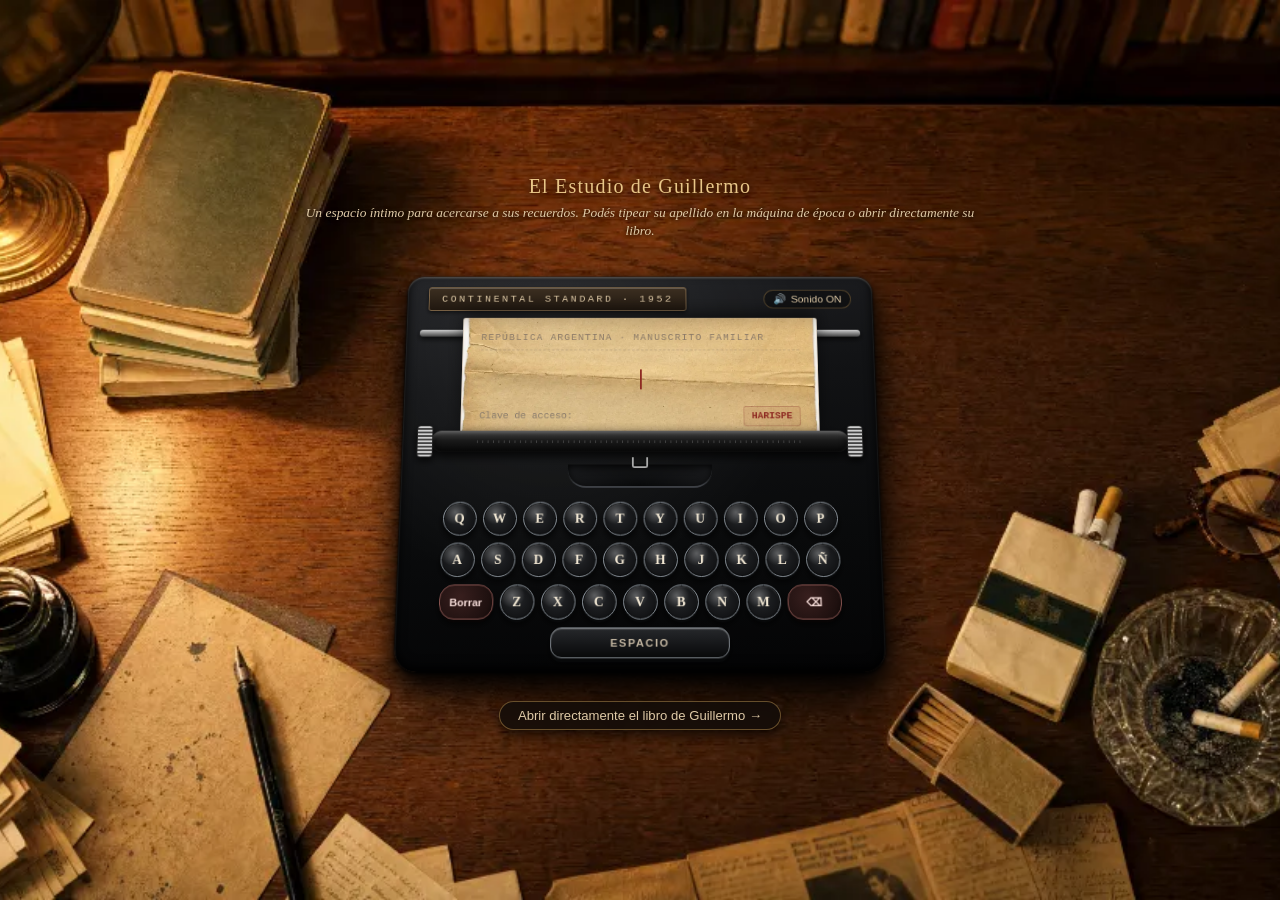
==== commit a7c7e626: "feat: implementar estructura de exactamente 35 hojas vacías con numeración 01/35 a 35/35" ====
--- a/index.html
+++ b/index.html
@@ -282,7 +282,6 @@
         <button id="btnCloseModal" class="btn-close-modal" aria-label="Cerrar transcripción">✕</button>
       </div>
       <div class="modal-body">
-        <div class="badge-fictional-notice">Contenido de prueba · Fase de prototipo</div>
         <div id="transcriptionContent">
           <!-- Inyectado dinámicamente -->
         </div>
--- a/css/main.css
+++ b/css/main.css
@@ -78,7 +78,7 @@
   -webkit-font-smoothing: antialiased;
 }
 
-/* Superficie del escritorio antiguo de roble oscuro con fondo fotográfico del estudio MODA AI */
+/* Superficie del escritorio antiguo con la imagen adjunta N.º 2 original (bg-book-desk.webp) */
 .desk-surface {
   width: 100vw;
   height: 100vh;
@@ -90,11 +90,8 @@
   overflow: hidden;
   padding: 10px 18px 14px 18px;
   
-  /* Composición fotorrealista de MODA AI: ambiente del estudio de época con lámpara y escritorio */
   background-color: #0c0806;
-  background-image: 
-    radial-gradient(circle at 50% 48%, transparent 45%, rgba(10, 7, 5, 0.65) 85%, rgba(4, 2, 2, 0.95) 100%),
-    url('../assets/textures/moda-study-desk-scene.webp');
+  background-image: url('../assets/textures/bg-book-desk.webp');
   background-size: cover;
   background-position: center center;
   background-repeat: no-repeat;
--- a/css/book.css
+++ b/css/book.css
@@ -227,6 +227,7 @@
 }
 
 .book-page.page-left {
+  z-index: 10;
   border-radius: 4px 0 0 4px;
   background-image: 
     linear-gradient(to right, rgba(0,0,0,0.03) 0%, transparent 10%, rgba(20,12,6,0.08) 88%, rgba(20,12,6,0.32) 100%),
@@ -570,8 +571,15 @@
 }
 
 /* ==========================================================================
-   TIPOGRAFÍA Y CONTENIDO EDITORIAL DE PÁGINAS
+   TIPOGRAFÍA Y CONTENIDO EDITORIAL DE PÁGINAS / HOJAS VACÍAS
    ========================================================================== */
+
+.page-inner-content {
+  width: 100%;
+  height: 100%;
+  display: flex;
+  flex-direction: column;
+}
 
 .page-content-wrapper {
   width: 100%;
@@ -580,31 +588,53 @@
   flex-direction: column;
   justify-content: space-between;
   overflow: hidden;
-}
-
-.page-header-row,
-.page-header-meta {
-  display: flex;
-  justify-content: space-between;
+  box-sizing: border-box;
+}
+
+/* Estructura limpia de hoja vacía preparada para imágenes originales */
+.page-content-wrapper.sheet-layout {
+  position: relative;
+  padding: 0;
+}
+
+.sheet-main-content {
+  flex: 1;
+  width: 100%;
+  height: 100%;
+  display: flex;
   align-items: center;
-  font-size: 0.72rem;
-  color: var(--ink-muted);
-  text-transform: uppercase;
-  letter-spacing: 0.08em;
-  padding-bottom: 6px;
-  border-bottom: 1px solid rgba(140, 128, 113, 0.22);
-  margin-bottom: 10px;
+  justify-content: center;
+  position: relative;
+  overflow: hidden;
+}
+
+.sheet-scanned-image {
+  max-width: 100%;
+  max-height: 100%;
+  object-fit: contain;
+  box-shadow: 0 1px 4px rgba(0, 0, 0, 0.15);
+}
+
+/* Pie de hoja discreto con numeración editorial (ej: 01/35) */
+.sheet-footer {
+  width: 100%;
+  display: flex;
+  justify-content: center;
+  align-items: center;
+  padding: 8px 0 2px 0;
   flex-shrink: 0;
-}
-
-.page-fictional-tag {
-  font-family: var(--font-mono);
-  font-size: 0.65rem;
-  color: #9c3b35;
-  background: rgba(168, 66, 59, 0.07);
-  border: 1px dashed rgba(168, 66, 59, 0.3);
-  padding: 1px 6px;
-  border-radius: 2px;
+  pointer-events: none;
+  user-select: none;
+}
+
+.sheet-number-display {
+  font-family: var(--font-serif, "Cinzel", "Georgia", serif);
+  font-size: 0.84rem;
+  letter-spacing: 0.12em;
+  color: var(--ink-secondary, #6a5744);
+  opacity: 0.75;
+  font-variant-numeric: tabular-nums;
+  text-shadow: 0 1px 1px rgba(255, 255, 255, 0.6);
 }
 
 .page-body-scrollable {
--- a/css/typewriter.css
+++ b/css/typewriter.css
@@ -33,12 +33,10 @@
   z-index: 1;
   pointer-events: none;
   overflow: hidden;
-  background-color: #0c0806;
-  background-image: 
-    radial-gradient(circle at 50% 50%, transparent 40%, rgba(8, 5, 4, 0.6) 85%, rgba(4, 2, 2, 0.95) 100%),
-    url('../assets/textures/moda-study-desk-scene.webp');
+  background-color: #120c08;
+  background-image: url('../assets/textures/bg-typewriter-study.webp');
   background-size: cover;
-  background-position: center center;
+  background-position: center bottom;
   background-repeat: no-repeat;
 }
 
@@ -836,6 +834,10 @@
 }
 
 @media (max-width: 960px) {
+  .study-room-backdrop {
+    background-position: 28% bottom;
+  }
+
   .study-desk-plane {
     display: none; /* Centrar máquina de escribir limpia en pantallas estrechas */
   }
@@ -843,6 +845,12 @@
   .study-boiserie-wall {
     height: 30vh;
     padding: 8px 12px 0 12px;
+  }
+}
+
+@media (max-width: 600px) {
+  .study-room-backdrop {
+    background-position: 24% bottom;
   }
 }
 
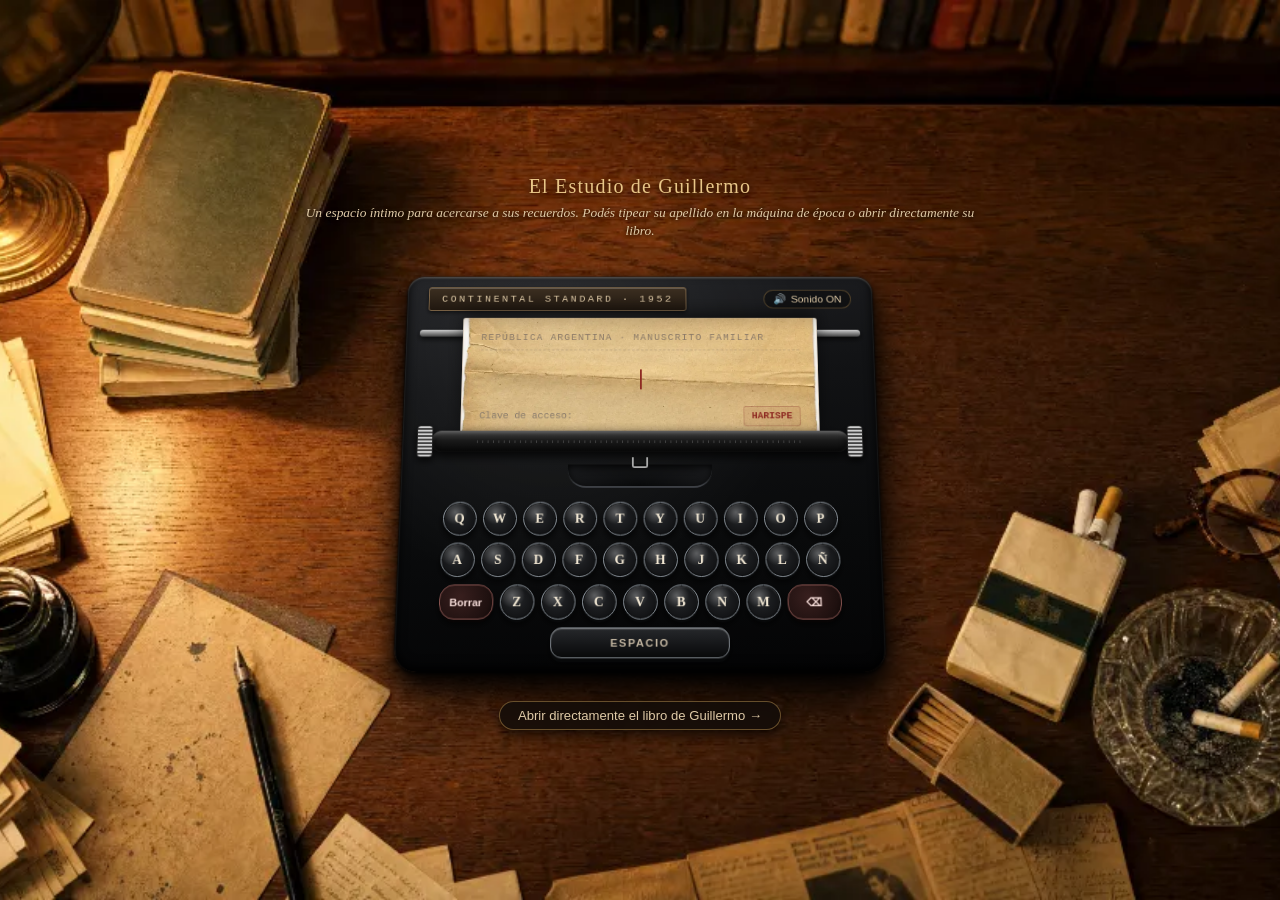
==== commit 2083011d: "feat: inclinacion bidimensional (pitch y yaw) del libro 3D, hoja 02 y despliegue a GitHub Pages - So" ====
--- a/index.html
+++ b/index.html
@@ -6,6 +6,11 @@
   <title>Libro para mis hijos — Guillermo Bautista Harispe</title>
   <meta name="description" content="Prototipo web interactivo de preservación y digitalización del manuscrito familiar 'Libro para mis hijos' por Guillermo Bautista Harispe.">
   
+  <!-- Fuentes tipográficas: manuscrito auténtico e imprenta 1984 -->
+  <link rel="preconnect" href="https://fonts.googleapis.com">
+  <link rel="preconnect" href="https://fonts.gstatic.com" crossorigin>
+  <link href="https://fonts.googleapis.com/css2?family=Caveat:wght@500;600;700&family=Nanum+Pen+Script&family=Patrick+Hand&display=swap" rel="stylesheet">
+
   <!-- Estilos del proyecto -->
   <link rel="stylesheet" href="css/main.css">
   <link rel="stylesheet" href="css/book.css">
@@ -193,9 +198,9 @@
         
         <div class="header-actions">
           <!-- Botón accesible para mover el libro sobre el escritorio (Desk Pan) -->
-          <button id="btnToggleDragMode" class="btn-header" aria-label="Mover libro sobre el escritorio" title="Mantené CTRL y arrastrá para mover el libro sobre el escritorio">
+          <button id="btnToggleDragMode" class="btn-header" aria-label="Mover libro sobre el escritorio" title="Mantené ALT y arrastrá para mover el libro sobre el escritorio">
             <span id="iconToggleDrag">✋</span>
-            <span id="textToggleDrag" class="btn-text-desktop">Mover libro (CTRL)</span>
+            <span id="textToggleDrag" class="btn-text-desktop">Mover libro (ALT)</span>
           </button>
 
           <!-- Botón para alternar abrir/cerrar el libro -->
@@ -210,11 +215,27 @@
             <span class="btn-text-desktop">Centrar</span>
           </button>
 
-          <!-- Botón para cambiar ángulo de inclinación / visualización (B3) -->
-          <button id="btnToggleTilt" class="btn-header btn-subtle" aria-label="Cambiar inclinación de observación" title="Inclinación visual (o Shift + Arrastrar vertical)">
-            <span>📐</span>
-            <span class="btn-text-desktop">Inclinación</span>
-          </button>
+          <!-- Botón y opciones predefinidas de inclinación (B3) -->
+          <div class="tilt-control-wrapper" style="position: relative; display: inline-flex;">
+            <button id="btnToggleTilt" class="btn-header btn-subtle" aria-label="Cambiar inclinación de observación" title="Inclinación visual (o Shift + Arrastrar)">
+              <span>📐</span>
+              <span id="textToggleTilt" class="btn-text-desktop">Inclinación</span>
+            </button>
+            <div id="tiltMenu" class="tilt-dropdown-menu is-hidden" role="menu" aria-label="Opciones de inclinación">
+              <button type="button" class="tilt-menu-item" data-pitch="0" role="menuitem">0° · Neutro</button>
+              <button type="button" class="tilt-menu-item" data-pitch="16" role="menuitem">16° · Lectura suave</button>
+              <button type="button" class="tilt-menu-item" data-pitch="32" role="menuitem">32° · Perspectiva</button>
+              <button type="button" class="tilt-menu-item" data-pitch="48" role="menuitem">48° · Profunda</button>
+              <button type="button" class="tilt-menu-item" data-pitch="-18" role="menuitem">-18° · Contrapicado</button>
+            </div>
+          </div>
+
+          <!-- Control visual de tamaño del libro (CTRL + arrastre) -->
+          <div class="scale-control-group" id="scaleControlGroup" title="Tamaño del libro (o Ctrl + Arrastrar horizontal)">
+            <button type="button" id="btnZoomOut" class="btn-header btn-subtle btn-scale-step" aria-label="Reducir tamaño del libro" title="Reducir tamaño">－</button>
+            <span id="scaleDisplayLabel" class="scale-label-display">100%</span>
+            <button type="button" id="btnZoomIn" class="btn-header btn-subtle btn-scale-step" aria-label="Aumentar tamaño del libro" title="Aumentar tamaño">＋</button>
+          </div>
 
           <!-- Transcripción accesible -->
           <button id="btnTranscription" class="btn-header" aria-label="Abrir transcripción accesible en texto plano">
@@ -224,10 +245,10 @@
         </div>
       </header>
 
-      <!-- Indicador de modo agarre con dos manos (CTRL activo) -->
+      <!-- Indicador de modo agarre con dos manos (ALT activo) -->
       <div id="twoHandBadge" class="two-hand-badge" aria-live="polite">
         <span class="badge-icon">👐</span>
-        <span>Sujeción estable con dos manos (CTRL)</span>
+        <span>Sujeción estable con dos manos (ALT)</span>
       </div>
 
       <!-- Escenario central: el libro físico sobre el escritorio -->
@@ -260,15 +281,49 @@
 
           <!-- Indicaciones discretas de interacción física -->
           <div class="desk-interaction-hints" id="deskHints">
-            <span class="hint-item"><span class="hint-icon">📖</span> Hojear: arrastrá las hojas libremente</span>
+            <span class="hint-item"><span class="hint-icon">📖</span> Hojear: arrastrá las hojas</span>
             <span class="hint-separator">·</span>
-            <span class="hint-item"><span class="hint-icon">✋</span> Mover libro: mantené CTRL</span>
+            <span class="hint-item"><span class="hint-icon">✋</span> Mover: Alt+arrastre</span>
             <span class="hint-separator">·</span>
-            <span class="hint-item"><span class="hint-icon">📐</span> Shift+arrastre: inclinación</span>
+            <span class="hint-item"><span class="hint-icon">📐</span> Inclinación: Shift+arrastre</span>
+            <span class="hint-separator">·</span>
+            <span class="hint-item"><span class="hint-icon">🔍</span> Tamaño: Ctrl+arrastre</span>
+            <span class="hint-separator">·</span>
+            <span class="hint-item"><span class="hint-icon">🔎</span> Recortes: clic para examinar</span>
           </div>
 
         </div>
       </footer>
+
+      <!-- Escenario de Inspección en Primer Plano de Recortes Periodísticos -->
+      <div id="clippingInspectionLayer" class="clipping-inspection-layer is-hidden" role="dialog" aria-modal="true" aria-label="Inspección detallada de recorte periodístico">
+        <!-- Fondo atenuado y sensible al clic intencional de salida -->
+        <div class="clipping-backdrop" id="clippingBackdrop" title="Hacé clic fuera del recorte para volver al libro"></div>
+        
+        <!-- Escenario 3D del recorte flotante -->
+        <div class="clipping-stage" id="clippingStage">
+          <div class="clipping-floating-card" id="clippingFloatingCard" tabindex="0" role="region" aria-label="Recorte periodístico interactivo">
+            <img id="clippingFloatingImg" src="" alt="" class="clipping-floating-img" draggable="false">
+          </div>
+        </div>
+
+        <!-- Barra inferior con instrucciones y control visual de regreso -->
+        <div class="clipping-inspection-bar" id="clippingInspectionBar">
+          <div class="clipping-hints-badge" id="clippingHintsBadge">
+            <span class="hint-subitem"><span class="hint-key">Alt+arrastre:</span> mover</span>
+            <span class="hint-subsep">·</span>
+            <span class="hint-subitem"><span class="hint-key">Shift+arrastre:</span> inclinar</span>
+            <span class="hint-subsep">·</span>
+            <span class="hint-subitem"><span class="hint-key">Ctrl+arrastre:</span> tamaño</span>
+            <span class="hint-subsep">·</span>
+            <span class="hint-subitem"><span class="hint-key">Clic fuera o Esc:</span> volver</span>
+          </div>
+          <button type="button" id="btnCloseClipping" class="btn-clipping-close" aria-label="Volver al libro (Esc o clic fuera)" title="Volver al libro (Esc)">
+            <span class="close-icon" aria-hidden="true">↩</span>
+            <span class="close-text">Volver al libro</span>
+          </button>
+        </div>
+      </div>
 
     </div>
 
--- a/css/main.css
+++ b/css/main.css
@@ -250,9 +250,12 @@
 .book-pan-container {
   position: relative;
   transform: translate3d(calc(var(--pan-x, 0px) + var(--closed-offset-x, 0px)), var(--pan-y, 0px), 0)
-             rotateX(calc(var(--view-pitch, 18deg) + var(--rot-x, 0deg)))
-             rotateZ(var(--rot-z, 0deg));
+             rotateX(calc(var(--view-pitch, 18deg) + var(--pan-rot-x, var(--rot-x, 0deg))))
+             rotateY(calc(var(--view-yaw, 0deg) + var(--pan-rot-y, var(--rot-y, 0deg))))
+             rotateZ(var(--pan-rot-z, var(--rot-z, 0deg)))
+             scale(var(--book-scale, 1));
   transform-style: preserve-3d;
+  transform-origin: center center;
   transition: transform 0.14s ease-out;
   cursor: grab;
   user-select: none;
@@ -270,6 +273,91 @@
 
 .book-pan-container.is-two-hands.is-dragging {
   cursor: grabbing;
+}
+
+/* Menú desplegable accesible para selección de inclinaciones */
+.tilt-dropdown-menu {
+  position: absolute;
+  top: calc(100% + 6px);
+  left: 50%;
+  transform: translateX(-50%);
+  background: rgba(18, 24, 35, 0.96);
+  border: 1px solid rgba(201, 158, 88, 0.45);
+  border-radius: 6px;
+  box-shadow: 0 10px 25px rgba(0, 0, 0, 0.65);
+  backdrop-filter: blur(8px);
+  padding: 6px 0;
+  display: flex;
+  flex-direction: column;
+  min-width: 165px;
+  z-index: 100;
+  white-space: nowrap;
+}
+
+.tilt-dropdown-menu.is-hidden {
+  display: none !important;
+}
+
+.tilt-menu-item {
+  background: none;
+  border: none;
+  color: #dfceb1;
+  font-family: var(--font-sans);
+  font-size: 0.8rem;
+  padding: 8px 14px;
+  text-align: left;
+  cursor: pointer;
+  transition: background 0.15s ease, color 0.15s ease;
+}
+
+.tilt-menu-item:hover,
+.tilt-menu-item:focus-visible {
+  background: rgba(201, 158, 88, 0.22);
+  color: #ecd59b;
+  outline: none;
+}
+
+.tilt-menu-item.is-selected {
+  color: var(--gold-foil);
+  font-weight: 600;
+  background: rgba(201, 158, 88, 0.12);
+}
+
+/* Grupo de control visual de tamaño/escala */
+.scale-control-group {
+  display: inline-flex;
+  align-items: center;
+  background: rgba(18, 24, 35, 0.65);
+  border: 1px solid rgba(201, 158, 88, 0.35);
+  border-radius: 6px;
+  padding: 2px 4px;
+  gap: 4px;
+}
+
+.btn-scale-step {
+  padding: 3px 8px;
+  font-size: 0.85rem;
+  line-height: 1;
+  min-width: 26px;
+  border: none;
+  background: transparent;
+  color: #dfceb1;
+  cursor: pointer;
+  border-radius: 4px;
+}
+
+.btn-scale-step:hover {
+  background: rgba(201, 158, 88, 0.2);
+  color: #fff;
+}
+
+.scale-label-display {
+  font-family: var(--font-mono, monospace);
+  font-size: 0.76rem;
+  color: #ecd59b;
+  min-width: 40px;
+  text-align: center;
+  user-select: none;
 }
 
 /* Barra inferior sobria */
--- a/css/book.css
+++ b/css/book.css
@@ -67,6 +67,176 @@
 /* En portada/guarda o cerrado: la página izquierda base no debe asomar porque la tapa frontal es la superficie izquierda */
 .book-container.is-cover-view .page-left,
 .book-container.is-closed .page-left {
+  opacity: 0 !important;
+  pointer-events: none !important;
+  visibility: hidden !important;
+}
+
+/* ==========================================================================
+   CANTOS FÍSICOS TRIDIMENSIONALES: CABEZA (SUPERIOR) Y PIE (INFERIOR)
+   Estratificación volumétrica de cuadernillos con textura de papel y sombras
+   ========================================================================== */
+
+.page-block-head,
+.page-block-tail {
+  position: absolute;
+  pointer-events: none;
+  z-index: 8;
+  backface-visibility: visible;
+  -webkit-backface-visibility: visible;
+  background-color: var(--paper-ivory, #f7f3e8);
+  transition: height 0.4s ease, opacity 0.3s ease;
+}
+
+.page-block-head {
+  top: 0;
+  transform-origin: top center;
+  transform: rotateX(-90deg);
+}
+
+.page-block-tail {
+  bottom: 0;
+  transform-origin: bottom center;
+  transform: rotateX(90deg);
+}
+
+.page-block-head.head-left {
+  left: 0;
+  width: 50%;
+  height: var(--left-thickness, 11px);
+  background-image: 
+    repeating-linear-gradient(
+      to bottom,
+      #fefcf6 0px,
+      #fefcf6 1px,
+      #ece3cb 1.5px,
+      #ded1b6 2px,
+      #f8f2e2 2.5px,
+      #cbbba0 3px,
+      #b39e7c 3.5px
+    ),
+    linear-gradient(
+      to right,
+      rgba(15, 10, 5, 0.45) 0%,
+      rgba(25, 18, 10, 0.15) 15px,
+      rgba(0, 0, 0, 0.04) 50%,
+      rgba(25, 18, 10, 0.25) calc(100% - 20px),
+      rgba(18, 12, 6, 0.6) 100%
+    ),
+    linear-gradient(
+      to bottom,
+      rgba(255, 255, 255, 0.4) 0%,
+      transparent 20%,
+      rgba(0, 0, 0, 0.25) 75%,
+      rgba(0, 0, 0, 0.6) 100%
+    );
+  box-shadow: inset 0 -1px 2px rgba(0, 0, 0, 0.5);
+}
+
+.page-block-head.head-right {
+  left: 50%;
+  width: 50%;
+  height: var(--right-thickness, 20px);
+  background-image: 
+    repeating-linear-gradient(
+      to bottom,
+      #fefcf6 0px,
+      #fefcf6 1px,
+      #ece3cb 1.5px,
+      #ded1b6 2px,
+      #f8f2e2 2.5px,
+      #cbbba0 3px,
+      #b39e7c 3.5px
+    ),
+    linear-gradient(
+      to right,
+      rgba(18, 12, 6, 0.6) 0%,
+      rgba(25, 18, 10, 0.25) 20px,
+      rgba(0, 0, 0, 0.04) 50%,
+      rgba(25, 18, 10, 0.15) calc(100% - 15px),
+      rgba(15, 10, 5, 0.45) 100%
+    ),
+    linear-gradient(
+      to bottom,
+      rgba(255, 255, 255, 0.4) 0%,
+      transparent 20%,
+      rgba(0, 0, 0, 0.25) 75%,
+      rgba(0, 0, 0, 0.6) 100%
+    );
+  box-shadow: inset 0 -1px 2px rgba(0, 0, 0, 0.5);
+}
+
+.page-block-tail.tail-left {
+  left: 0;
+  width: 50%;
+  height: var(--left-thickness, 11px);
+  background-image: 
+    repeating-linear-gradient(
+      to top,
+      #fefcf6 0px,
+      #fefcf6 1px,
+      #ece3cb 1.5px,
+      #ded1b6 2px,
+      #f8f2e2 2.5px,
+      #cbbba0 3px,
+      #b39e7c 3.5px
+    ),
+    linear-gradient(
+      to right,
+      rgba(15, 10, 5, 0.45) 0%,
+      rgba(25, 18, 10, 0.18) 15px,
+      rgba(0, 0, 0, 0.05) 50%,
+      rgba(25, 18, 10, 0.28) calc(100% - 20px),
+      rgba(18, 12, 6, 0.6) 100%
+    ),
+    linear-gradient(
+      to top,
+      rgba(255, 255, 255, 0.35) 0%,
+      transparent 20%,
+      rgba(0, 0, 0, 0.3) 75%,
+      rgba(0, 0, 0, 0.7) 100%
+    );
+  box-shadow: inset 0 1px 2px rgba(0, 0, 0, 0.5);
+}
+
+.page-block-tail.tail-right {
+  left: 50%;
+  width: 50%;
+  height: var(--right-thickness, 20px);
+  background-image: 
+    repeating-linear-gradient(
+      to top,
+      #fefcf6 0px,
+      #fefcf6 1px,
+      #ece3cb 1.5px,
+      #ded1b6 2px,
+      #f8f2e2 2.5px,
+      #cbbba0 3px,
+      #b39e7c 3.5px
+    ),
+    linear-gradient(
+      to right,
+      rgba(18, 12, 6, 0.6) 0%,
+      rgba(25, 18, 10, 0.28) 20px,
+      rgba(0, 0, 0, 0.05) 50%,
+      rgba(25, 18, 10, 0.18) calc(100% - 15px),
+      rgba(15, 10, 5, 0.45) 100%
+    ),
+    linear-gradient(
+      to top,
+      rgba(255, 255, 255, 0.35) 0%,
+      transparent 20%,
+      rgba(0, 0, 0, 0.3) 75%,
+      rgba(0, 0, 0, 0.7) 100%
+    );
+  box-shadow: inset 0 1px 2px rgba(0, 0, 0, 0.5);
+}
+
+/* En portada o libro cerrado: ocultar los bloques izquierdos */
+.book-container.is-cover-view .head-left,
+.book-container.is-cover-view .tail-left,
+.book-container.is-closed .head-left,
+.book-container.is-closed .tail-left {
   opacity: 0 !important;
   pointer-events: none !important;
   visibility: hidden !important;
@@ -251,7 +421,10 @@
   transition: box-shadow 0.4s ease;
 }
 
-/* Portada encuadernada auténtica de MODA AI (Tela azul marino, esquinas de cuero y etiqueta histórica manuscrita) */
+/* ==========================================================================
+   PORTADA: TELA AZUL MARINO, CUERO Y TARJETA MANUSCRITA EN BOLSILLO PLÁSTICO
+   ========================================================================== */
+
 .book-cover-view {
   width: 100%;
   height: 100%;
@@ -259,38 +432,173 @@
   background-image: 
     radial-gradient(ellipse 90% 80% at 35% 30%, rgba(255,255,255,0.12) 0%, transparent 60%),
     linear-gradient(135deg, rgba(14, 20, 32, 0.35) 0%, rgba(22, 32, 50, 0.1) 45%, rgba(9, 13, 22, 0.65) 100%),
-    url('../assets/textures/moda-book-front-cover.webp');
+    url('../assets/textures/moda-book-front-cover-unlabeled.webp');
   background-size: cover;
   background-position: center center;
-  color: #eeddbb;
-  display: flex;
-  flex-direction: column;
-  justify-content: flex-end;
-  align-items: center;
+  position: relative;
   border-radius: 4px 8px 8px 4px;
-  padding: 30px;
-  text-align: center;
-  position: relative;
+  overflow: hidden;
   box-shadow: 
     inset 0 0 45px rgba(0, 0, 0, 0.8),
     inset 2px 2px 4px rgba(255, 230, 180, 0.25);
 }
 
-/* Indicación sutil para abrir el libro cerrado */
+/* Bolsillo de plástico transparente adherido al forro de la tapa en sector inferior derecho */
+.cover-pocket-sleeve {
+  position: absolute;
+  right: 32px;
+  bottom: 40px;
+  width: 184px;
+  height: 118px;
+  padding: 6px 7px 7px 7px;
+  border-radius: 3px;
+  /* Película transparente donde se aprecia el fondo de tela con leve brillo */
+  background: rgba(255, 255, 255, 0.04);
+  /* Uniones de termosellado discretas en tres lados */
+  border-left: 1.5px solid rgba(255, 255, 255, 0.32);
+  border-right: 1.5px solid rgba(255, 255, 255, 0.24);
+  border-bottom: 2px solid rgba(255, 255, 255, 0.28);
+  border-top: none; /* Abertura superior para la inserción de la tarjeta */
+  box-shadow: 
+    0 6px 18px rgba(0, 0, 0, 0.52),
+    0 1px 4px rgba(0, 0, 0, 0.38),
+    inset 0 1px 1px rgba(255, 255, 255, 0.18);
+  display: flex;
+  align-items: center;
+  justify-content: center;
+  z-index: 10;
+  pointer-events: none;
+  transform: rotate(-0.5deg);
+}
+
+/* Tarjeta rectangular de papel viejo amarillo cálido */
+.cover-card-paper {
+  width: 100%;
+  height: 100%;
+  background-color: #eddcaa;
+  background-image: 
+    radial-gradient(circle at 45% 40%, #f6ecd0 0%, #ebdea9 60%, #decb8e 100%),
+    linear-gradient(135deg, rgba(255, 255, 255, 0.16) 0%, transparent 40%, rgba(120, 95, 45, 0.09) 100%);
+  border-radius: 2px;
+  padding: 4px 6px;
+  display: flex;
+  align-items: center;
+  justify-content: center;
+  box-shadow: 
+    inset 0 0 14px rgba(160, 125, 55, 0.32),
+    inset 0 0 2px rgba(105, 75, 30, 0.28),
+    0 1px 3px rgba(0, 0, 0, 0.32);
+  position: relative;
+  overflow: hidden;
+  box-sizing: border-box;
+}
+
+/* Textura sutil de fibras y envejecimiento natural */
+.cover-card-paper::before {
+  content: "";
+  position: absolute;
+  inset: 0;
+  background-image: 
+    radial-gradient(circle at 18% 82%, rgba(140, 105, 50, 0.10) 0%, transparent 35%),
+    radial-gradient(circle at 82% 22%, rgba(130, 95, 45, 0.08) 0%, transparent 32%),
+    radial-gradient(circle at 50% 50%, rgba(200, 175, 120, 0.06) 0%, transparent 60%);
+  pointer-events: none;
+  opacity: 0.9;
+}
+
+/* Réplica exacta de la caligrafía original de Guillermo Bautista Harispe (1984) */
+.card-original-handwriting-img {
+  width: 100%;
+  height: 100%;
+  object-fit: contain;
+  mix-blend-mode: multiply;
+  filter: contrast(1.10) drop-shadow(0 0 0.4px rgba(20, 50, 95, 0.4));
+  position: relative;
+  z-index: 2;
+  user-select: none;
+  pointer-events: none;
+}
+
+/* Película de plástico transparente superpuesta con reflejo y ranura superior */
+.pocket-plastic-film {
+  position: absolute;
+  inset: 0;
+  border-radius: 3px;
+  pointer-events: none;
+  z-index: 5;
+  background: linear-gradient(
+    135deg,
+    rgba(255, 255, 255, 0.18) 0%,
+    rgba(255, 255, 255, 0.06) 24%,
+    transparent 50%,
+    rgba(255, 255, 255, 0.04) 75%,
+    rgba(255, 255, 255, 0.14) 100%
+  );
+  overflow: hidden;
+}
+
+/* Corte o ranura de inserción en el borde superior del bolsillo con sutil muesca */
+.pocket-slit-opening {
+  position: absolute;
+  top: 0;
+  left: 2px;
+  right: 2px;
+  height: 2px;
+  background: linear-gradient(to right, rgba(255, 255, 255, 0.65) 0%, rgba(255, 255, 255, 0.28) 50%, rgba(255, 255, 255, 0.55) 100%);
+  box-shadow: 0 1px 2px rgba(0, 0, 0, 0.35);
+  border-radius: 1px 1px 0 0;
+}
+
+/* Pequeña muesca semicircular superior para extracción */
+.pocket-slit-opening::after {
+  content: "";
+  position: absolute;
+  top: 0;
+  left: 50%;
+  transform: translateX(-50%);
+  width: 24px;
+  height: 5px;
+  border-bottom: 1.5px solid rgba(255, 255, 255, 0.45);
+  border-radius: 0 0 12px 12px;
+  background: rgba(0, 0, 0, 0.1);
+}
+
+/* Brillo especular satinado diagonal que cruza el plástico */
+.pocket-sheen {
+  position: absolute;
+  top: -30%;
+  left: -20%;
+  width: 140%;
+  height: 160%;
+  background: linear-gradient(
+    125deg,
+    transparent 36%,
+    rgba(255, 255, 255, 0.14) 42%,
+    rgba(255, 255, 255, 0.03) 48%,
+    transparent 56%
+  );
+  transform: rotate(5deg);
+}
+
+/* Indicación sutil para abrir el libro cerrado en sector inferior izquierdo */
 .cover-open-affordance {
-  margin-top: 20px;
+  position: absolute;
+  bottom: 26px;
+  left: 36px;
   display: inline-flex;
   align-items: center;
   gap: 8px;
-  background: rgba(201, 158, 88, 0.18);
-  border: 1px dashed rgba(201, 158, 88, 0.55);
-  padding: 5px 14px;
+  background: rgba(18, 24, 35, 0.68);
+  backdrop-filter: blur(4px);
+  border: 1px dashed rgba(201, 158, 88, 0.5);
+  padding: 6px 14px;
   border-radius: 20px;
   font-family: var(--font-sans);
-  font-size: 0.75rem;
+  font-size: 0.74rem;
   letter-spacing: 0.05em;
   color: var(--gold-foil-light);
   animation: pulseAffordance 3s infinite ease-in-out;
+  z-index: 15;
 }
 
 @keyframes pulseAffordance {
@@ -298,65 +606,20 @@
   50% { opacity: 1; transform: translateY(-2px); }
 }
 
-.cover-gold-border {
-  position: absolute;
-  inset: 22px;
-  border: 2px solid #c99e58;
-  border-radius: 6px;
-  pointer-events: none;
-  box-shadow: 
-    inset 0 1px 1px rgba(0, 0, 0, 0.7),
-    0 1px 1px rgba(255, 240, 200, 0.25);
-}
-
-.cover-gold-border::before {
-  content: "";
-  position: absolute;
-  inset: 5px;
-  border: 1px solid rgba(201, 158, 88, 0.5);
-  border-radius: 4px;
-}
-
-.cover-title {
-  font-family: var(--font-display);
-  font-size: 2.15rem;
-  letter-spacing: 0.08em;
-  color: #ecd59b;
-  text-shadow: 
-    0 -1px 0 rgba(0, 0, 0, 0.85),
-    0 1px 1px rgba(255, 240, 200, 0.35),
-    1px 2px 4px rgba(0, 0, 0, 0.95);
-  text-transform: uppercase;
-  margin-bottom: 12px;
-}
-
-.cover-rule {
-  width: 130px;
-  height: 2px;
-  background: linear-gradient(to right, transparent, var(--gold-foil), transparent);
-  margin: 16px 0;
-}
-
-.cover-author {
-  font-family: var(--font-serif);
-  font-size: 1.25rem;
-  font-style: italic;
-  color: #dfceb1;
-  letter-spacing: 0.05em;
-  margin-bottom: 20px;
-}
-
-.cover-ornament {
-  font-size: 1.7rem;
-  color: var(--gold-foil);
-  margin-bottom: 18px;
-}
-
-.cover-dates {
-  font-family: var(--font-mono);
-  font-size: 0.8rem;
-  letter-spacing: 0.15em;
-  color: #baa88f;
+@media (max-width: 600px) {
+  .cover-pocket-sleeve {
+    right: 18px;
+    bottom: 26px;
+    width: 144px;
+    height: 92px;
+    padding: 4px;
+  }
+  .cover-open-affordance {
+    left: 14px;
+    bottom: 16px;
+    padding: 4px 10px;
+    font-size: 0.68rem;
+  }
 }
 
 /* ==========================================================================
@@ -615,13 +878,202 @@
   box-shadow: 0 1px 4px rgba(0, 0, 0, 0.15);
 }
 
-/* Pie de hoja discreto con numeración editorial (ej: 01/35) */
+/* ==========================================================================
+   COMPOSICIÓN DOCUMENTAL ARCHIVÍSTICA — HOJA 01/35
+   Primeros reconocimientos literarios de Guillermo Bautista Harispe (1951 - 1959)
+   ========================================================================== */
+
+.sheet-scrapbook-composition {
+  position: relative;
+  width: 100%;
+  height: 100%;
+  box-sizing: border-box;
+  padding: 8px 12px 6px 14px;
+  overflow: hidden;
+}
+
+/* ==========================================================================
+   DISPOSICIÓN ESCALONADA ASIMÉTRICA: APROVECHAMIENTO NATURAL DEL ESPACIO
+   Recorte 1 (1951, Biblioteca Sarmiento) arriba a la izquierda.
+   Recorte 2 (1959, Bastianini / La Nación) descendiendo en diagonal a la derecha.
+   ========================================================================== */
+
+.scrapbook-item {
+  display: flex;
+  flex-direction: column;
+  align-items: flex-start;
+  box-sizing: border-box;
+  transition: transform 0.25s cubic-bezier(0.2, 0.8, 0.3, 1);
+}
+
+/* 1951: Sector superior izquierdo con leve inclinación manual */
+.item-sarmiento {
+  position: absolute;
+  top: 10px;
+  left: 14px;
+  width: 42%;
+  max-width: 172px;
+  z-index: 2;
+  transform: rotate(-0.85deg);
+  transform-origin: 10% 20%;
+}
+
+.item-sarmiento:hover {
+  transform: rotate(-0.4deg) scale(1.015);
+  z-index: 10;
+}
+
+.date-typewritten-1951 {
+  width: 78%;
+  max-width: 130px;
+  height: auto;
+  margin-bottom: 6px;
+  margin-left: 2px;
+  mix-blend-mode: multiply;
+  transform: rotate(-0.35deg);
+  user-select: none;
+  pointer-events: none;
+}
+
+/* 1959: Sector medio-inferior derecho en cascada diagonal con contra-inclinación orgánica */
+/* Con separación horizontal respecto al primer recorte para destacar que son piezas independientes */
+.item-bastianini {
+  position: absolute;
+  top: 116px;
+  right: 14px;
+  width: 39.5%;
+  max-width: 158px;
+  z-index: 3;
+  transform: rotate(1.15deg);
+  transform-origin: 90% 20%;
+}
+
+.item-bastianini:hover {
+  transform: rotate(0.6deg) scale(1.015);
+  z-index: 10;
+}
+
+.date-handwritten-1959 {
+  width: 100%;
+  max-width: 160px;
+  height: auto;
+  margin-top: 8px;
+  margin-left: 0;
+  mix-blend-mode: multiply;
+  transform: rotate(0.35deg);
+  user-select: none;
+  pointer-events: none;
+}
+
+/* ==========================================================================
+   CONTORNO FÍSICO DE PAPEL RECORTADO CON TIJERA
+   Sombra de contacto multicapa fiel al borde orgánico del papel
+   ========================================================================== */
+
+.clipping-card-wrap {
+  position: relative;
+  display: block;
+  width: 100%;
+  cursor: zoom-in;
+  /* drop-shadow se ciñe con precisión subpíxel al contorno de tijera del canal alfa */
+  filter: 
+    drop-shadow(0 1.5px 3px rgba(35, 24, 12, 0.28))
+    drop-shadow(0 5px 14px rgba(25, 16, 8, 0.16));
+  transition: filter 0.25s ease, transform 0.2s ease, opacity 0.3s ease;
+}
+
+.clipping-card-wrap:hover {
+  filter: 
+    drop-shadow(0 2.5px 5px rgba(35, 24, 12, 0.34))
+    drop-shadow(0 8px 20px rgba(25, 16, 8, 0.22));
+}
+
+.clipping-card-1,
+.clipping-card-2,
+.clipping-card-nino,
+.clipping-card-trinchera {
+  width: 100%;
+  height: auto;
+  display: block;
+  border-radius: 0;
+  box-shadow: none; /* Reemplazado por drop-shadow en el contenedor envolvente */
+  user-select: none;
+  pointer-events: auto;
+  image-rendering: -webkit-optimize-contrast;
+  image-rendering: high-quality;
+}
+
+/* ==========================================================================
+   COMPOSICIÓN DOCUMENTAL ARCHIVÍSTICA — HOJA 02/35
+   Publicación de "Trinchera del Asombro" de Guillermo B. Harispe (Julio 1961)
+   ========================================================================== */
+
+/* Bloque izquierdo: Poema "Un niño dice", Soneto y Nota editorial (8.7.61) */
+.item-nino-dice {
+  position: absolute;
+  top: 8px;
+  left: 14px;
+  width: 42.5%;
+  max-width: 174px;
+  z-index: 2;
+  transform: rotate(-0.65deg);
+  transform-origin: 15% 15%;
+}
+
+.item-nino-dice:hover {
+  transform: rotate(-0.25deg) scale(1.015);
+  z-index: 10;
+}
+
+.date-typewritten-1961-left {
+  width: 68%;
+  max-width: 115px;
+  height: auto;
+  margin-bottom: 5px;
+  margin-left: 2px;
+  mix-blend-mode: multiply;
+  transform: rotate(-0.25deg);
+  user-select: none;
+  pointer-events: none;
+}
+
+/* Bloque derecho: Diario El Argentino, Crítica de Ana Etchegoyen (26.7.61) */
+.item-trinchera {
+  position: absolute;
+  top: 14px;
+  right: 14px;
+  width: 44.5%;
+  max-width: 182px;
+  z-index: 3;
+  transform: rotate(0.75deg);
+  transform-origin: 85% 20%;
+}
+
+.item-trinchera:hover {
+  transform: rotate(0.35deg) scale(1.015);
+  z-index: 10;
+}
+
+.header-el-argentino-1961 {
+  width: 92%;
+  max-width: 156px;
+  height: auto;
+  margin-bottom: 6px;
+  margin-left: 2px;
+  mix-blend-mode: multiply;
+  transform: rotate(0.2deg);
+  user-select: none;
+  pointer-events: none;
+}
+
+/* Pie de hoja discreto con numeración editorial alineada a la derecha (ej: 01/35) */
 .sheet-footer {
   width: 100%;
   display: flex;
-  justify-content: center;
+  justify-content: flex-end;
   align-items: center;
-  padding: 8px 0 2px 0;
+  padding: 6px 20px 4px 0;
+  box-sizing: border-box;
   flex-shrink: 0;
   pointer-events: none;
   user-select: none;
@@ -635,6 +1087,7 @@
   opacity: 0.75;
   font-variant-numeric: tabular-nums;
   text-shadow: 0 1px 1px rgba(255, 255, 255, 0.6);
+  text-align: right;
 }
 
 .page-body-scrollable {
@@ -1014,4 +1467,214 @@
   .btn-text-desktop {
     display: none;
   }
-}
+
+  /* Adaptación de composición Hoja 01 en pantallas móviles */
+  .sheet-scrapbook-composition {
+    padding: 4px 6px;
+  }
+  .item-sarmiento {
+    width: 44%;
+    left: 8px;
+    top: 6px;
+  }
+  .item-bastianini {
+    width: 41%;
+    right: 8px;
+    top: 96px;
+  }
+  .date-typewritten-1951 {
+    margin-bottom: 4px;
+  }
+  .date-handwritten-1959 {
+    margin-top: 6px;
+  }
+
+  /* Adaptación de composición Hoja 02 en pantallas móviles */
+  .item-nino-dice {
+    width: 44%;
+    left: 8px;
+    top: 6px;
+  }
+  .item-trinchera {
+    width: 44%;
+    right: 8px;
+    top: 12px;
+  }
+  .date-typewritten-1961-left {
+    margin-bottom: 4px;
+  }
+  .header-el-argentino-1961 {
+    margin-bottom: 4px;
+  }
+
+  .sheet-footer {
+    padding: 4px 12px 2px 0;
+  }
+
+  .clipping-hints-badge {
+    display: none;
+  }
+
+  .clipping-inspection-bar {
+    bottom: 14px;
+  }
+
+  .btn-clipping-close {
+    padding: 8px 16px;
+    font-size: 0.82rem;
+  }
+}
+
+/* ==========================================================================
+   MODO PRIMER PLANO: INSPECCIÓN INTERACTIVA DE RECORTES PERIODÍSTICOS
+   ========================================================================== */
+
+/* Desenfoque y atenuación ambiental del libro y la interfaz */
+.scene-book.is-clipping-focus .book-viewport,
+.scene-book.is-clipping-focus .app-header,
+.scene-book.is-clipping-focus .app-footer {
+  filter: blur(5px) brightness(0.8);
+  transition: filter 0.45s cubic-bezier(0.2, 0, 0.2, 1);
+  pointer-events: none !important;
+  user-select: none !important;
+}
+
+/* Capa modal de inspección */
+.clipping-inspection-layer {
+  position: absolute;
+  inset: 0;
+  z-index: 500;
+  display: flex;
+  align-items: center;
+  justify-content: center;
+  overflow: hidden;
+  pointer-events: auto;
+}
+
+.clipping-inspection-layer.is-hidden {
+  display: none !important;
+  pointer-events: none !important;
+}
+
+/* Telón de fondo con atenuación y captura de clic de salida */
+.clipping-backdrop {
+  position: absolute;
+  inset: 0;
+  background: rgba(12, 8, 4, 0.38);
+  cursor: pointer;
+  z-index: 1;
+  opacity: 1;
+  transition: opacity 0.4s ease;
+}
+
+/* Escenario con perspectiva 3D */
+.clipping-stage {
+  position: absolute;
+  inset: 0;
+  display: flex;
+  align-items: center;
+  justify-content: center;
+  perspective: 1400px;
+  pointer-events: none;
+  z-index: 2;
+}
+
+/* Tarjeta flotante del recorte */
+.clipping-floating-card {
+  position: absolute;
+  pointer-events: auto;
+  cursor: grab;
+  user-select: none;
+  touch-action: none;
+  transform-style: preserve-3d;
+  filter: 
+    drop-shadow(0 20px 45px rgba(18, 10, 4, 0.55)) 
+    drop-shadow(0 5px 14px rgba(0, 0, 0, 0.42));
+}
+
+.clipping-floating-card:active,
+.clipping-floating-card.is-dragging {
+  cursor: grabbing;
+}
+
+.clipping-floating-img {
+  width: 100%;
+  height: 100%;
+  display: block;
+  object-fit: fill;
+  pointer-events: none;
+  user-select: none;
+  image-rendering: -webkit-optimize-contrast;
+  image-rendering: high-quality;
+  backface-visibility: hidden;
+  -webkit-backface-visibility: hidden;
+}
+
+/* Barra inferior con atajos y botón de regreso */
+.clipping-inspection-bar {
+  position: absolute;
+  bottom: 24px;
+  left: 50%;
+  transform: translateX(-50%);
+  display: flex;
+  align-items: center;
+  gap: 16px;
+  z-index: 10;
+  pointer-events: auto;
+}
+
+.clipping-hints-badge {
+  background: rgba(26, 17, 10, 0.92);
+  border: 1px solid rgba(212, 175, 55, 0.42);
+  border-radius: 20px;
+  padding: 6px 16px;
+  font-size: 0.78rem;
+  color: #dfd2be;
+  font-family: var(--font-sans, system-ui, -apple-system, sans-serif);
+  box-shadow: 0 4px 14px rgba(0, 0, 0, 0.45);
+  display: flex;
+  align-items: center;
+  gap: 8px;
+  pointer-events: none;
+  user-select: none;
+}
+
+.clipping-hints-badge .hint-key {
+  color: #d4af37;
+  font-weight: 600;
+}
+
+.clipping-hints-badge .hint-subsep {
+  color: rgba(212, 175, 55, 0.35);
+}
+
+.btn-clipping-close {
+  display: inline-flex;
+  align-items: center;
+  gap: 8px;
+  background: linear-gradient(135deg, rgba(46, 32, 18, 0.95), rgba(28, 18, 10, 0.95));
+  border: 1px solid rgba(212, 175, 55, 0.65);
+  color: #f7f1e1;
+  padding: 7px 18px;
+  border-radius: 20px;
+  font-size: 0.84rem;
+  font-family: var(--font-serif, "Georgia", serif);
+  letter-spacing: 0.04em;
+  cursor: pointer;
+  transition: all 0.22s ease;
+  box-shadow: 0 4px 14px rgba(0, 0, 0, 0.45);
+  outline: none;
+}
+
+.btn-clipping-close:hover,
+.btn-clipping-close:focus-visible {
+  background: linear-gradient(135deg, rgba(64, 44, 25, 0.98), rgba(42, 28, 16, 0.98));
+  border-color: rgba(240, 205, 90, 0.9);
+  color: #fffdf5;
+  transform: translateY(-1px);
+  box-shadow: 0 6px 20px rgba(0, 0, 0, 0.6);
+}
+
+.btn-clipping-close:active {
+  transform: translateY(1px);
+}
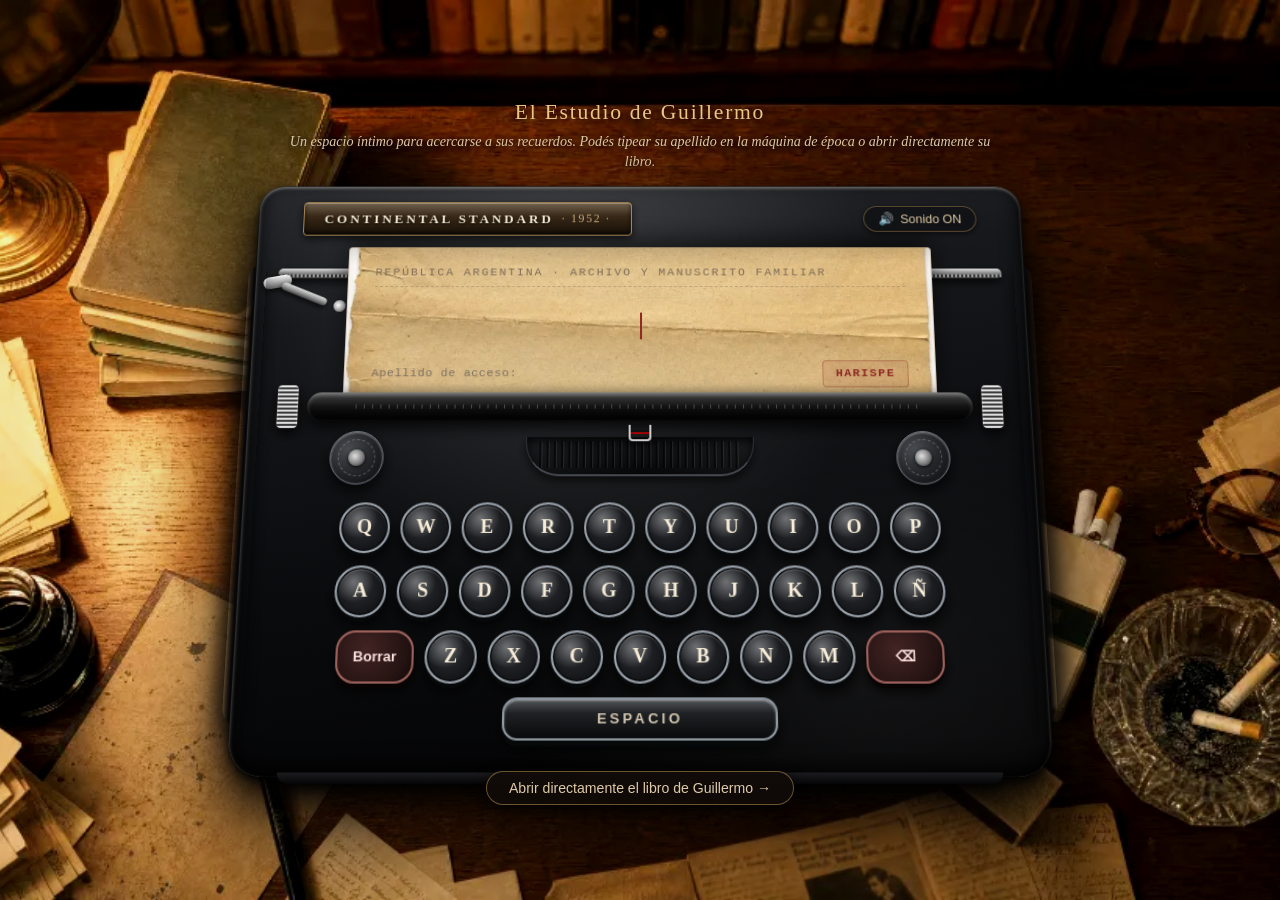
==== commit 4caa5a48: "feat(typewriter): rediseño fotorrealista de gran escala, teclas mecanicas y palanca de retorno" ====
--- a/index.html
+++ b/index.html
@@ -87,47 +87,88 @@
 
         </div>
 
-        <!-- Chasis tridimensional de la máquina de escribir mecánica en esmalte negro profundo -->
+        <!-- Chasis tridimensional de la máquina de escribir mecánica en esmalte negro profundo y acero envejecido -->
         <div class="typewriter-chassis" id="typewriterChassis">
           
-          <!-- Barra superior con placa dorada y control de sonido Web Audio API -->
+          <!-- Carcasa volumétrica exterior (alas biseladas y base fundida) -->
+          <div class="chassis-side-wing wing-left" aria-hidden="true"></div>
+          <div class="chassis-side-wing wing-right" aria-hidden="true"></div>
+          <div class="chassis-front-lip" aria-hidden="true"></div>
+
+          <!-- Barra superior con placa dorada de bronce y control de sonido Web Audio API -->
           <div class="typewriter-top-bar">
-            <div class="typewriter-badge">Continental Standard · 1952</div>
+            <div class="typewriter-badge">
+              <span class="badge-brand">Continental Standard</span>
+              <span class="badge-year">· 1952 ·</span>
+            </div>
             <button type="button" id="btnToggleSound" class="btn-sound-toggle" aria-label="Activar o desactivar sonido mecánico" title="Sonido mecánico sintetizado">
               <span id="soundIcon">🔊</span> <span id="soundText">Sonido ON</span>
             </button>
           </div>
           
-          <!-- Carro porta-papel con riel mecánico y rodillo (Platen) -->
+          <!-- Carro porta-papel móvil con palanca de retorno (Carriage Return Lever), riel de acero y rodillo de caucho -->
           <div class="typewriter-carriage-assembly" id="carriageAssembly">
-            <div class="carriage-track-rail"></div>
-
-            <div class="typewriter-paper-sheet" id="typewriterPaperSheet" title="Hoja de papel en el rodillo (Tocá aquí para escribir)">
-              <div class="paper-watermark-text">República Argentina · Manuscrito Familiar</div>
+            
+            <!-- Palanca física articulada de retorno de carro -->
+            <button type="button" class="carriage-return-lever" id="carriageReturnLever" aria-label="Palanca de retorno de carro" title="Palanca de retorno de carro (Return)">
+              <span class="lever-handle"></span>
+              <span class="lever-arm"></span>
+              <span class="lever-pivot"></span>
+            </button>
+
+            <!-- Riel dentado y barra cromada con regla milimetrada -->
+            <div class="carriage-track-rail">
+              <div class="rail-toothed-gear"></div>
+            </div>
+
+            <!-- Hoja de papel insertada en el rodillo (Platen) -->
+            <div class="typewriter-paper-sheet" id="typewriterPaperSheet" title="Hoja de papel en el rodillo (Hacé clic para enfocar y tipear)">
+              <div class="paper-watermark-text">República Argentina · Archivo y Manuscrito Familiar</div>
               <div class="paper-typed-output" id="paperTypedOutput" aria-live="polite">
                 <span class="typewriter-cursor" aria-hidden="true"></span>
               </div>
               <div class="paper-hint-footer">
-                <span>Clave de acceso:</span>
+                <span class="hint-label">Apellido de acceso:</span>
                 <span class="hint-target-pill">HARISPE</span>
               </div>
             </div>
 
-            <!-- Rodillo de goma negra con perillas laterales moleteadas -->
+            <!-- Rodillo macizo de goma vulcanizada con perillas laterales torneadas -->
             <div class="typewriter-platen-roller">
-              <div class="platen-knob knob-left"></div>
+              <div class="platen-knob knob-left">
+                <div class="knob-grooves"></div>
+              </div>
+              <div class="platen-cylinder"></div>
               <div class="platen-scale-bar"></div>
-              <div class="platen-knob knob-right"></div>
-            </div>
-          </div>
-
-          <!-- Cesta de tipos mecánicos y martillo animado (Typebar Striker) -->
-          <div class="typebar-basket">
-            <div class="typebar-striker" id="typebarStriker"></div>
-            <div class="ribbon-guide-fork"></div>
-          </div>
-
-          <!-- Teclado escalonado vintage 3D -->
+              <div class="platen-knob knob-right">
+                <div class="knob-grooves"></div>
+              </div>
+            </div>
+          </div>
+
+          <!-- Conjunto de bobinas de cinta de tinta bicolor (Ribbon Spools) y cesta cóncava de tipos -->
+          <div class="typebar-segment-housing">
+            <div class="ribbon-spool-assembly spool-left" aria-hidden="true">
+              <div class="ribbon-spool-disc"></div>
+              <div class="ribbon-spool-core"></div>
+            </div>
+            
+            <div class="typebar-basket">
+              <!-- Radial segment slots representing mechanical typebars -->
+              <div class="segment-slots-pattern" aria-hidden="true"></div>
+              <div class="typebar-striker" id="typebarStriker"></div>
+              <div class="ribbon-guide-fork">
+                <div class="ribbon-vibrator-ribbon"></div>
+              </div>
+            </div>
+
+            <div class="ribbon-spool-assembly spool-right" aria-hidden="true">
+              <div class="ribbon-spool-disc"></div>
+              <div class="ribbon-spool-core"></div>
+            </div>
+          </div>
+
+          <!-- Teclado mecánico escalonado tridimensional con cuellos metálicos individuales -->
           <div class="typewriter-keyboard" role="group" aria-label="Teclado mecánico de la máquina">
             <!-- Fila 1 -->
             <div class="keyboard-row row-1">
--- a/css/book.css
+++ b/css/book.css
@@ -65,11 +65,17 @@
 }
 
 /* En portada/guarda o cerrado: la página izquierda base no debe asomar porque la tapa frontal es la superficie izquierda */
-.book-container.is-cover-view .page-left,
+.book-container.is-cover-view:not(.is-page-flipping) .page-left,
 .book-container.is-closed .page-left {
   opacity: 0 !important;
   pointer-events: none !important;
   visibility: hidden !important;
+}
+
+.book-container.is-page-flipping .page-left {
+  transition: none !important;
+  opacity: 1 !important;
+  visibility: visible !important;
 }
 
 /* ==========================================================================
@@ -982,6 +988,40 @@
   transition: filter 0.25s ease, transform 0.2s ease, opacity 0.3s ease;
 }
 
+/* Siluetas exactas con corte de tijera artesanal (clip-path recorta también la zona interactiva de clics) */
+.clipping-card-wrap.wrap-sarmiento {
+  clip-path: polygon(1.05% 0.59%, 12.13% 0.68%, 28.87% 0.82%, 49.79% 0.94%, 70.71% 1.12%, 87.45% 1.32%, 98.54% 1.53%, 98.95% 2.06%, 98.83% 14.41%, 98.74% 29.12%, 98.54% 43.82%, 98.12% 58.53%, 97.82% 73.24%, 97.41% 87.94%, 96.99% 98.68%, 96.44% 99.18%, 85.36% 99.12%, 68.62% 99.26%, 51.88% 99.18%, 33.05% 99.06%, 14.23% 98.97%, 1.88% 98.82%, 0.92% 98.24%, 1.05% 87.94%, 1.17% 70.29%, 1.26% 52.65%, 1.13% 35.00%, 1.00% 17.35%, 0.92% 2.65%);
+}
+
+.clipping-card-wrap.wrap-bastianini {
+  clip-path: polygon(3.25% 1.39%, 17.80% 1.10%, 36.13% 0.81%, 57.07% 0.64%, 78.01% 0.58%, 96.60% 0.64%, 97.28% 1.16%, 96.96% 11.56%, 96.86% 23.12%, 97.28% 37.57%, 97.80% 52.02%, 98.43% 66.47%, 98.85% 80.92%, 98.69% 93.93%, 97.91% 98.84%, 83.25% 98.99%, 67.54% 99.19%, 46.60% 99.13%, 28.27% 98.99%, 9.95% 98.84%, 1.57% 98.70%, 0.94% 97.98%, 1.31% 93.93%, 1.99% 79.48%, 2.72% 65.03%, 3.40% 50.58%, 3.56% 36.13%, 3.46% 21.68%, 3.25% 8.67%);
+}
+
+.clipping-card-wrap.wrap-nino-dice {
+  clip-path: polygon(0.65% 0.69%, 13.59% 0.66%, 29.77% 0.58%, 47.57% 0.52%, 65.37% 0.44%, 83.17% 0.38%, 97.41% 0.30%, 97.90% 0.55%, 97.80% 8.52%, 97.73% 19.51%, 97.90% 30.49%, 98.12% 41.48%, 98.38% 52.47%, 98.64% 63.46%, 98.87% 74.45%, 99.03% 85.44%, 99.19% 92.31%, 99.35% 99.45%, 98.87% 99.70%, 83.17% 99.66%, 63.75% 99.62%, 44.34% 99.59%, 24.92% 99.56%, 10.36% 99.52%, 2.59% 99.48%, 2.10% 99.24%, 2.20% 89.56%, 1.94% 77.20%, 1.68% 66.21%, 1.46% 55.22%, 1.23% 44.23%, 0.97% 33.24%, 0.81% 22.25%, 0.65% 11.26%, 0.58% 0.96%);
+}
+
+.clipping-card-wrap.wrap-trinchera {
+  clip-path: polygon(0.94% 0.25%, 13.21% 0.51%, 30.50% 0.83%, 49.37% 1.15%, 68.24% 1.46%, 85.53% 1.72%, 99.06% 1.97%, 99.37% 2.23%, 99.12% 10.32%, 98.90% 20.51%, 98.68% 30.70%, 98.27% 40.89%, 97.80% 51.08%, 97.33% 61.27%, 96.70% 71.46%, 96.07% 81.66%, 95.35% 90.57%, 94.97% 96.94%, 94.81% 99.55%, 94.18% 99.75%, 80.82% 99.72%, 61.95% 99.68%, 43.08% 99.64%, 24.21% 99.62%, 8.49% 99.59%, 0.94% 99.55%, 0.47% 99.36%, 0.57% 91.85%, 0.63% 80.38%, 0.69% 68.92%, 0.63% 57.45%, 0.69% 47.26%, 0.79% 37.07%, 0.88% 26.88%, 0.79% 16.69%, 0.88% 6.50%, 0.88% 0.51%);
+}
+
+/* Tarjeta flotante en primer plano con el mismo contorno orgánico exacto */
+.clipping-floating-card[data-clipping-type="sarmiento"] {
+  clip-path: polygon(1.05% 0.59%, 12.13% 0.68%, 28.87% 0.82%, 49.79% 0.94%, 70.71% 1.12%, 87.45% 1.32%, 98.54% 1.53%, 98.95% 2.06%, 98.83% 14.41%, 98.74% 29.12%, 98.54% 43.82%, 98.12% 58.53%, 97.82% 73.24%, 97.41% 87.94%, 96.99% 98.68%, 96.44% 99.18%, 85.36% 99.12%, 68.62% 99.26%, 51.88% 99.18%, 33.05% 99.06%, 14.23% 98.97%, 1.88% 98.82%, 0.92% 98.24%, 1.05% 87.94%, 1.17% 70.29%, 1.26% 52.65%, 1.13% 35.00%, 1.00% 17.35%, 0.92% 2.65%);
+}
+
+.clipping-floating-card[data-clipping-type="bastianini"] {
+  clip-path: polygon(3.25% 1.39%, 17.80% 1.10%, 36.13% 0.81%, 57.07% 0.64%, 78.01% 0.58%, 96.60% 0.64%, 97.28% 1.16%, 96.96% 11.56%, 96.86% 23.12%, 97.28% 37.57%, 97.80% 52.02%, 98.43% 66.47%, 98.85% 80.92%, 98.69% 93.93%, 97.91% 98.84%, 83.25% 98.99%, 67.54% 99.19%, 46.60% 99.13%, 28.27% 98.99%, 9.95% 98.84%, 1.57% 98.70%, 0.94% 97.98%, 1.31% 93.93%, 1.99% 79.48%, 2.72% 65.03%, 3.40% 50.58%, 3.56% 36.13%, 3.46% 21.68%, 3.25% 8.67%);
+}
+
+.clipping-floating-card[data-clipping-type="nino-dice"] {
+  clip-path: polygon(0.65% 0.69%, 13.59% 0.66%, 29.77% 0.58%, 47.57% 0.52%, 65.37% 0.44%, 83.17% 0.38%, 97.41% 0.30%, 97.90% 0.55%, 97.80% 8.52%, 97.73% 19.51%, 97.90% 30.49%, 98.12% 41.48%, 98.38% 52.47%, 98.64% 63.46%, 98.87% 74.45%, 99.03% 85.44%, 99.19% 92.31%, 99.35% 99.45%, 98.87% 99.70%, 83.17% 99.66%, 63.75% 99.62%, 44.34% 99.59%, 24.92% 99.56%, 10.36% 99.52%, 2.59% 99.48%, 2.10% 99.24%, 2.20% 89.56%, 1.94% 77.20%, 1.68% 66.21%, 1.46% 55.22%, 1.23% 44.23%, 0.97% 33.24%, 0.81% 22.25%, 0.65% 11.26%, 0.58% 0.96%);
+}
+
+.clipping-floating-card[data-clipping-type="trinchera"] {
+  clip-path: polygon(0.94% 0.25%, 13.21% 0.51%, 30.50% 0.83%, 49.37% 1.15%, 68.24% 1.46%, 85.53% 1.72%, 99.06% 1.97%, 99.37% 2.23%, 99.12% 10.32%, 98.90% 20.51%, 98.68% 30.70%, 98.27% 40.89%, 97.80% 51.08%, 97.33% 61.27%, 96.70% 71.46%, 96.07% 81.66%, 95.35% 90.57%, 94.97% 96.94%, 94.81% 99.55%, 94.18% 99.75%, 80.82% 99.72%, 61.95% 99.68%, 43.08% 99.64%, 24.21% 99.62%, 8.49% 99.59%, 0.94% 99.55%, 0.47% 99.36%, 0.57% 91.85%, 0.63% 80.38%, 0.69% 68.92%, 0.63% 57.45%, 0.69% 47.26%, 0.79% 37.07%, 0.88% 26.88%, 0.79% 16.69%, 0.88% 6.50%, 0.88% 0.51%);
+}
+
 .clipping-card-wrap:hover {
   filter: 
     drop-shadow(0 2.5px 5px rgba(35, 24, 12, 0.34))
@@ -1054,12 +1094,31 @@
   z-index: 10;
 }
 
-.header-el-argentino-1961 {
-  width: 92%;
-  max-width: 156px;
-  height: auto;
+.heading-group-trinchera {
+  display: flex;
+  flex-direction: column;
+  align-items: flex-end;
+  width: 96%;
+  max-width: 172px;
   margin-bottom: 6px;
   margin-left: 2px;
+  user-select: none;
+  pointer-events: none;
+}
+
+.header-el-argentino-1961 {
+  width: 100%;
+  height: auto;
+  mix-blend-mode: multiply;
+  transform: rotate(0.2deg);
+  user-select: none;
+  pointer-events: none;
+}
+
+.date-typewritten-1961-right {
+  width: 55%;
+  height: auto;
+  margin-top: 2px;
   mix-blend-mode: multiply;
   transform: rotate(0.2deg);
   user-select: none;
@@ -1503,7 +1562,7 @@
   .date-typewritten-1961-left {
     margin-bottom: 4px;
   }
-  .header-el-argentino-1961 {
+  .heading-group-trinchera {
     margin-bottom: 4px;
   }
 
--- a/css/typewriter.css
+++ b/css/typewriter.css
@@ -1,9 +1,10 @@
 /* ==========================================================================
-   ESTUDIO DE ESCRITOR DE ÉPOCA Y MÁQUINA DE ESCRIBIR NEGRA — ITERACIÓN 8
-   Ambientación fotográfica (c. 1950), escritorio de roble, laca negra e iluminación cálida
+   ESTUDIO DE ESCRITOR DE ÉPOCA Y MÁQUINA DE ESCRIBIR MECÁNICA 3D REAL
+   Diseño fotorrealista de gran escala, chasis de fundición esmaltada,
+   bobinas de cinta, palanca de retorno y teclas circulares con cuello mecánico
    ========================================================================== */
 
-/* Contenedor general de la escena */
+/* Contenedor general de la escena de login */
 .scene-typewriter {
   position: absolute;
   inset: 0;
@@ -13,20 +14,17 @@
   align-items: center;
   z-index: 50;
   transition: opacity 0.7s cubic-bezier(0.2, 0.85, 0.35, 1), transform 0.7s cubic-bezier(0.2, 0.85, 0.35, 1);
-  padding: 8px 16px;
-  overflow: hidden; /* Elimina scrollbars y asegura encuadre perfecto */
+  padding: 10px 24px;
+  overflow: hidden;
 }
 
 .scene-typewriter.is-hidden {
   opacity: 0;
-  transform: translateY(-30px) scale(0.96);
+  transform: translateY(-35px) scale(0.96);
   pointer-events: none;
 }
 
-/* ==========================================================================
-   B1 y B2. FONDO FOTORREALISTA: ESTUDIO DE ESCRITOR DE ÉPOCA CON LUZ CÁLIDA
-   ========================================================================== */
-
+/* Fondo arquitectónico fotográfico con iluminación cálida */
 .study-room-backdrop {
   position: absolute;
   inset: 0;
@@ -38,322 +36,82 @@
   background-size: cover;
   background-position: center bottom;
   background-repeat: no-repeat;
-}
-
-/* Sustituidos por la fotografía auténtica del estudio */
+  filter: contrast(1.08) brightness(0.95);
+}
+
 .study-boiserie-wall,
-.study-ambient-lamp-beam {
+.study-ambient-lamp-beam,
+.study-desk-plane {
   display: none !important;
 }
 
-/* Encabezado ambiental de bienvenida */
+/* Encabezado ambiental sobrio y elegante */
 .typewriter-narrative-header {
   position: relative;
   z-index: 10;
   text-align: center;
-  margin-bottom: 6px;
-  max-width: 680px;
+  margin-bottom: 8px;
+  max-width: 720px;
 }
 
 .typewriter-narrative-header h2 {
   font-family: var(--font-display);
-  font-size: 1.25rem;
+  font-size: 1.35rem;
   color: var(--gold-foil-light);
-  letter-spacing: 0.06em;
-  margin-bottom: 2px;
+  letter-spacing: 0.08em;
+  margin-bottom: 3px;
   font-weight: 500;
-  text-shadow: 0 2px 8px rgba(0, 0, 0, 0.95);
+  text-shadow: 0 2px 10px rgba(0, 0, 0, 0.98);
 }
 
 .typewriter-narrative-header p {
   font-family: var(--font-serif);
   font-style: italic;
-  font-size: 0.84rem;
+  font-size: 0.88rem;
   color: #dfcaa7;
-  line-height: 1.35;
-  text-shadow: 0 1px 4px rgba(0, 0, 0, 0.9);
-}
-
-/* Viewport con perspectiva tridimensional humana sobre la mesa */
+  line-height: 1.4;
+  text-shadow: 0 1px 6px rgba(0, 0, 0, 0.95);
+}
+
+/* Viewport 3D con perspectiva física y escala dominante */
 .typewriter-viewport {
   position: relative;
-  perspective: 1100px;
-  perspective-origin: 50% 36%;
+  perspective: 1400px;
+  perspective-origin: 50% 32%;
   display: flex;
   justify-content: center;
   align-items: center;
   width: 100%;
-  max-height: calc(100vh - 130px);
+  max-height: calc(100vh - 120px);
   z-index: 10;
-  margin: 2px 0;
-}
-
-/* Plano del escritorio integrado en el fondo fotográfico */
-.study-desk-plane {
-  display: none !important;
-}
-
-.study-prop-group {
-  position: relative;
-  display: flex;
-  flex-direction: column;
-  pointer-events: auto;
-}
-
-.study-prop-group.left-props {
-  align-items: flex-start;
-  transform: translateY(22px);
-}
-
-.study-prop-group.right-props {
-  align-items: flex-end;
-  transform: translateY(28px);
-}
-
-/* Hojas de manuscrito amarillento con caligrafía tenue */
-.study-prop-manuscripts {
-  position: relative;
-  width: 145px;
-  height: 90px;
-  margin-bottom: -28px;
-  margin-left: 12px;
-  z-index: 1;
-}
-
-.manuscript-leaf {
-  position: absolute;
-  width: 135px;
-  height: 90px;
-  background-color: #f3ecda;
-  background-image: 
-    repeating-linear-gradient(
-      to bottom,
-      transparent 0px,
-      transparent 9px,
-      rgba(90, 70, 50, 0.22) 10px,
-      transparent 11px
-    ),
-    radial-gradient(ellipse at 40% 40%, #fff 0%, #f0e6ce 70%, #dfcfb2 100%);
-  border-radius: 2px;
-  box-shadow: 
-    2px 6px 14px rgba(0, 0, 0, 0.65),
-    inset 0 0 8px rgba(180, 150, 110, 0.3);
-  border: 1px solid rgba(180, 160, 130, 0.45);
-}
-
-.manuscript-leaf.leaf-under {
-  transform: rotate(-10deg) translate(-8px, 6px);
-}
-
-.manuscript-leaf.leaf-top {
-  transform: rotate(-3deg);
-}
-
-/* Pila de libros antiguos en horizontal y un volumen vertical */
-.study-prop-books {
-  position: relative;
-  display: flex;
-  flex-direction: column;
-  align-items: flex-start;
-  z-index: 3;
-}
-
-.vintage-book {
-  position: relative;
-  border-radius: 3px 5px 5px 3px;
-  display: flex;
-  align-items: center;
-  box-shadow: 
-    3px 6px 16px rgba(0, 0, 0, 0.8),
-    inset 1px 1px 2px rgba(255, 255, 255, 0.2),
-    inset -2px -2px 4px rgba(0, 0, 0, 0.6);
-  user-select: none;
-}
-
-.vintage-book.book-stack-1 {
-  width: 185px;
-  height: 32px;
+  margin: 4px 0;
+}
+
+/* ==========================================================================
+   CHASIS MECÁNICO FOTORREALISTA DE GRAN ESCALA (740px - 780px de ancho)
+   Cuerpo de hierro fundido, esmalte negro brillante, biseles de cromo y remaches
+   ========================================================================== */
+
+.typewriter-chassis {
+  position: relative;
+  width: min(760px, 94vw);
   background: 
-    repeating-linear-gradient(to right, transparent 0px, transparent 38px, rgba(0,0,0,0.5) 39px, rgba(201,158,88,0.3) 40px, transparent 42px),
-    linear-gradient(180deg, #44141a 0%, #290a0f 60%, #150406 100%);
-  transform: rotate(-2deg);
-  border-left: 3px solid #6b242c;
-  z-index: 1;
-}
-
-.vintage-book.book-stack-2 {
-  width: 175px;
-  height: 28px;
-  background: 
-    repeating-linear-gradient(to right, transparent 0px, transparent 32px, rgba(0,0,0,0.6) 33px, rgba(201,158,88,0.25) 34px, transparent 36px),
-    linear-gradient(180deg, #24352a 0%, #17241c 60%, #0d1610 100%);
-  transform: rotate(3deg) translate(4px, -3px);
-  border-left: 3px solid #3c5243;
-  z-index: 2;
-}
-
-.vintage-book.book-stack-3 {
-  width: 165px;
-  height: 26px;
-  background: 
-    repeating-linear-gradient(to right, transparent 0px, transparent 28px, rgba(0,0,0,0.5) 29px, rgba(201,158,88,0.2) 30px, transparent 32px),
-    linear-gradient(180deg, #4a3424 0%, #302014 60%, #1c1109 100%);
-  transform: rotate(-1deg) translate(8px, -5px);
-  border-left: 3px solid #6c4f39;
-  z-index: 3;
-}
-
-.vintage-book.book-upright {
-  position: absolute;
-  left: 172px;
-  bottom: 0;
-  width: 26px;
-  height: 105px;
-  background: linear-gradient(90deg, #301f16 0%, #4a3325 50%, #20130d 100%);
-  border-radius: 4px 2px 2px 4px;
-  transform: rotate(-12deg);
-  transform-origin: bottom left;
-  border-top: 2px solid #6e4e3a;
-  z-index: 4;
-  box-shadow: 6px 8px 18px rgba(0, 0, 0, 0.85);
-}
-
-.vintage-book.book-upright .book-spine-label {
-  writing-mode: vertical-rl;
-  transform: rotate(180deg);
-  font-size: 0.62rem;
-  letter-spacing: 0.15em;
-  padding: 10px 0;
-}
-
-.bookend-bronze {
-  position: absolute;
-  left: 204px;
-  bottom: 0;
-  width: 22px;
-  height: 52px;
-  background: linear-gradient(135deg, #a48143 0%, #6d5124 55%, #3e2d11 100%);
-  clip-path: polygon(0 100%, 100% 100%, 80% 0, 20% 0);
-  border-radius: 2px;
-  box-shadow: 4px 6px 12px rgba(0, 0, 0, 0.7);
-  z-index: 5;
-}
-
-.book-spine-label {
-  font-family: var(--font-display);
-  font-size: 0.65rem;
-  letter-spacing: 0.12em;
-  color: var(--gold-foil-light);
-  text-shadow: 0 1px 2px rgba(0, 0, 0, 0.9);
-  padding: 0 16px;
-  white-space: nowrap;
-  overflow: hidden;
-  text-overflow: ellipsis;
-}
-
-/* Tintero de cristal ámbar/oscuro facetado */
-.study-prop-inkwell {
-  position: relative;
-  width: 58px;
-  height: 64px;
-  margin-bottom: 22px;
-  margin-right: 36px;
-  display: flex;
-  flex-direction: column;
-  align-items: center;
-}
-
-.inkwell-cap {
-  width: 26px;
-  height: 10px;
-  background: linear-gradient(180deg, #d8b260 0%, #8e6c27 70%, #4a360f 100%);
-  border-radius: 5px 5px 1px 1px;
-  box-shadow: 0 2px 4px rgba(0, 0, 0, 0.7);
-  z-index: 3;
-}
-
-.inkwell-neck {
-  width: 22px;
-  height: 6px;
-  background: linear-gradient(180deg, #785a20 0%, #4a360f 100%);
-  border-radius: 1px;
-  z-index: 2;
-}
-
-.inkwell-body {
-  width: 54px;
-  height: 48px;
-  background: 
-    linear-gradient(135deg, rgba(255, 255, 255, 0.35) 0%, transparent 35%),
-    linear-gradient(180deg, #3d2311 0%, #1a0d06 60%, #0c0603 100%);
-  border-radius: 6px 6px 8px 8px;
-  border: 1px solid rgba(160, 110, 60, 0.3);
-  box-shadow: 
-    inset 0 0 12px rgba(0, 0, 0, 0.9),
-    inset 2px 2px 4px rgba(255, 220, 160, 0.25),
-    0 10px 22px rgba(0, 0, 0, 0.85),
-    0 0 16px rgba(120, 70, 30, 0.2);
-  z-index: 1;
-}
-
-/* Pluma estilográfica de ebonita con plumín dorado */
-.study-prop-pen {
-  position: relative;
-  width: 140px;
-  height: 14px;
-  display: flex;
-  align-items: center;
-  transform: rotate(-32deg);
-  transform-origin: left center;
-  filter: drop-shadow(4px 8px 8px rgba(0, 0, 0, 0.85));
-}
-
-.pen-nib {
-  width: 18px;
-  height: 10px;
-  background: linear-gradient(90deg, #ecd38c 0%, #c59f48 60%, #684f1a 100%);
-  clip-path: polygon(0% 50%, 45% 0%, 100% 15%, 100% 85%, 45% 100%);
-  border-radius: 1px;
-}
-
-.pen-collar {
-  width: 8px;
-  height: 9px;
-  background: linear-gradient(90deg, #ecd38c 0%, #9e7a2b 100%);
-  border-radius: 1px;
-}
-
-.pen-barrel {
-  width: 114px;
-  height: 12px;
-  background: 
-    linear-gradient(180deg, #2a2a2a 0%, #121212 50%, #050505 100%);
-  border-radius: 0 8px 8px 0;
-  box-shadow: inset 0 1px 1px rgba(255, 255, 255, 0.35);
-  border-left: 2px solid #c59f48;
-}
-
-/* ==========================================================================
-   B3 y B4. CHASIS DE LA MÁQUINA DE ESCRIBIR EN ESMALTE NEGRO SATINADO
-   ========================================================================== */
-
-.typewriter-chassis {
-  position: relative;
-  width: min(530px, 92vw);
-  background: 
-    radial-gradient(ellipse at 32% 18%, rgba(255, 255, 255, 0.08) 0%, transparent 55%),
-    linear-gradient(175deg, #1e1f22 0%, #121315 28%, #090a0b 68%, #040405 100%);
-  border-radius: 18px 18px 24px 24px;
-  padding: 12px 20px 16px 20px;
-  box-shadow: 
-    /* Oclusión ambiental y contacto físico con el roble del escritorio */
-    0 2px 4px rgba(0, 0, 0, 0.95),
-    0 10px 22px rgba(0, 0, 0, 0.85),
-    0 28px 55px rgba(0, 0, 0, 0.92),
-    inset 0 1.5px 2px rgba(255, 245, 230, 0.22),
-    inset 0 -5px 12px rgba(0, 0, 0, 0.95),
-    0 0 0 1px rgba(60, 62, 66, 0.45);
-  transform: rotateX(10deg) scale(0.9);
+    radial-gradient(ellipse at 42% 16%, rgba(255, 255, 255, 0.14) 0%, transparent 48%),
+    radial-gradient(ellipse at 80% 85%, rgba(255, 255, 255, 0.05) 0%, transparent 40%),
+    linear-gradient(172deg, #282a2e 0%, #17181b 22%, #0a0b0d 62%, #030304 100%);
+  border-radius: 24px 24px 32px 32px;
+  padding: 16px 36px 24px 36px;
+  box-shadow: 
+    /* Oclusión ambiental y contacto tridimensional profundo sobre el roble */
+    0 4px 8px rgba(0, 0, 0, 0.95),
+    0 16px 36px rgba(0, 0, 0, 0.92),
+    0 45px 90px rgba(0, 0, 0, 0.96),
+    inset 0 2px 3px rgba(255, 250, 240, 0.32),
+    inset 0 -8px 20px rgba(0, 0, 0, 0.98),
+    inset 2px 0 3px rgba(255, 255, 255, 0.12),
+    inset -2px 0 3px rgba(0, 0, 0, 0.6),
+    0 0 0 1px rgba(75, 78, 85, 0.65);
+  transform: rotateX(12deg) scale(1.04);
   transform-origin: center center;
   transform-style: preserve-3d;
   display: flex;
@@ -363,100 +121,245 @@
   z-index: 10;
 }
 
-/* Barra superior con placa dorada y control de sonido */
+/* Alas laterales biseladas que otorgan volumen escultórico a la carcasa */
+.chassis-side-wing {
+  position: absolute;
+  top: 14%;
+  bottom: 8%;
+  width: 22px;
+  pointer-events: none;
+  z-index: 1;
+}
+
+.chassis-side-wing.wing-left {
+  left: -12px;
+  background: linear-gradient(90deg, rgba(255, 255, 255, 0.18) 0%, #151618 35%, #050607 100%);
+  border-radius: 14px 0 0 18px;
+  box-shadow: -4px 10px 24px rgba(0, 0, 0, 0.85);
+  transform: rotateY(-24deg);
+  transform-origin: right center;
+}
+
+.chassis-side-wing.wing-right {
+  right: -12px;
+  background: linear-gradient(270deg, rgba(255, 255, 255, 0.08) 0%, #18191c 35%, #050607 100%);
+  border-radius: 0 14px 18px 0;
+  box-shadow: 4px 10px 24px rgba(0, 0, 0, 0.85);
+  transform: rotateY(24deg);
+  transform-origin: left center;
+}
+
+/* Reborde frontal biselado de hierro fundido */
+.chassis-front-lip {
+  position: absolute;
+  bottom: -6px;
+  left: 6%;
+  right: 6%;
+  height: 10px;
+  background: linear-gradient(180deg, #1b1c1e 0%, #060607 100%);
+  border-radius: 0 0 16px 16px;
+  box-shadow: 0 4px 12px rgba(0, 0, 0, 0.95);
+  pointer-events: none;
+}
+
+/* Barra superior: placa de latón patinado y conmutador de sonido */
 .typewriter-top-bar {
   display: flex;
   justify-content: space-between;
   align-items: center;
   width: 100%;
-  margin-bottom: 8px;
-  padding: 0 4px;
+  margin-bottom: 12px;
+  padding: 0 8px;
+  z-index: 15;
 }
 
 .typewriter-badge {
-  font-family: var(--font-mono);
-  font-size: 0.72rem;
-  letter-spacing: 0.25em;
-  color: #dfcaa7;
-  background: linear-gradient(180deg, #3c2f21 0%, #20170f 100%);
-  padding: 4px 14px;
-  border-radius: 3px;
-  border: 1px solid #7d6547;
-  box-shadow: inset 0 1px 0 rgba(255, 255, 255, 0.2), 0 2px 5px rgba(0, 0, 0, 0.6);
+  font-family: var(--font-display);
+  font-size: 0.82rem;
+  letter-spacing: 0.22em;
+  color: #f3dfba;
+  background: 
+    linear-gradient(180deg, rgba(255,255,255,0.18) 0%, transparent 40%),
+    linear-gradient(180deg, #513e28 0%, #302213 55%, #181007 100%);
+  padding: 6px 20px;
+  border-radius: 4px;
+  border: 1.5px solid #a68452;
+  box-shadow: 
+    inset 0 1px 1px rgba(255, 240, 200, 0.4),
+    inset 0 -2px 4px rgba(0, 0, 0, 0.8),
+    0 3px 8px rgba(0, 0, 0, 0.7);
   text-transform: uppercase;
-}
-
-/* Botón discreto de control de audio Web Audio API */
+  display: inline-flex;
+  gap: 8px;
+  align-items: center;
+}
+
+.badge-brand {
+  font-weight: 600;
+  color: #f7ecd5;
+  text-shadow: 0 1px 2px rgba(0, 0, 0, 0.9);
+}
+
+.badge-year {
+  font-size: 0.74rem;
+  color: #c9ab7b;
+  letter-spacing: 0.14em;
+}
+
+/* Botón de control de audio Web Audio API */
 .btn-sound-toggle {
-  background: rgba(0, 0, 0, 0.35);
-  border: 1px solid rgba(201, 158, 88, 0.35);
+  background: rgba(14, 15, 18, 0.7);
+  border: 1px solid rgba(201, 158, 88, 0.4);
   color: #dfcaa7;
   font-family: var(--font-sans);
-  font-size: 0.74rem;
-  padding: 3px 10px;
-  border-radius: 12px;
+  font-size: 0.78rem;
+  padding: 5px 14px;
+  border-radius: 14px;
   cursor: pointer;
   display: inline-flex;
   align-items: center;
-  gap: 5px;
+  gap: 6px;
   transition: all 0.2s ease;
+  box-shadow: 0 2px 6px rgba(0, 0, 0, 0.6);
 }
 
 .btn-sound-toggle:hover {
-  background: rgba(201, 158, 88, 0.18);
+  background: rgba(201, 158, 88, 0.25);
   border-color: var(--gold-foil);
   color: #fff;
+  transform: translateY(-1px);
 }
 
 .btn-sound-toggle.is-muted {
-  opacity: 0.6;
-  border-color: #666;
-  color: #aaa;
-}
-
-/* Carro móvil (Carriage Assembly) */
+  opacity: 0.55;
+  border-color: #555;
+  color: #888;
+}
+
+/* ==========================================================================
+   CARRO PORTA-PAPEL MECÁNICO Y PALANCA DE RETORNO ARTICULADA
+   ========================================================================== */
+
 .typewriter-carriage-assembly {
   position: relative;
   width: 100%;
   display: flex;
   flex-direction: column;
   align-items: center;
-  margin-bottom: 14px;
+  margin-bottom: 16px;
   transform: translateX(var(--carriage-shift, 0px));
-  transition: transform 0.08s ease-out;
-}
-
-/* Riel cromado del carro */
+  transition: transform 0.08s cubic-bezier(0.18, 0.9, 0.3, 1);
+  transform-style: preserve-3d;
+}
+
+/* Palanca física articulada de retorno de carro (Carriage Return Lever) */
+.carriage-return-lever {
+  position: absolute;
+  left: -22px;
+  top: 18px;
+  width: 78px;
+  height: 48px;
+  background: transparent;
+  border: none;
+  cursor: pointer;
+  z-index: 25;
+  transform-origin: right bottom;
+  transform: rotate(-10deg);
+  transition: transform 0.18s cubic-bezier(0.2, 0.85, 0.35, 1);
+  padding: 0;
+}
+
+.carriage-return-lever:hover {
+  transform: rotate(-16deg) scale(1.02);
+}
+
+.carriage-return-lever:active,
+.carriage-return-lever.is-pulled {
+  transform: rotate(24deg) scale(0.98);
+}
+
+.lever-handle {
+  position: absolute;
+  left: 0;
+  top: 0;
+  width: 28px;
+  height: 12px;
+  background: linear-gradient(180deg, #f5f5f5 0%, #b8b8b8 45%, #666 100%);
+  border-radius: 6px;
+  box-shadow: 
+    0 2px 6px rgba(0, 0, 0, 0.8),
+    inset 0 1px 1px rgba(255, 255, 255, 0.8);
+}
+
+.lever-arm {
+  position: absolute;
+  left: 18px;
+  top: 6px;
+  width: 48px;
+  height: 8px;
+  background: linear-gradient(180deg, #e0e0e0 0%, #999 50%, #444 100%);
+  border-radius: 4px;
+  box-shadow: 0 3px 5px rgba(0, 0, 0, 0.65);
+  transform: rotate(32deg);
+  transform-origin: left center;
+}
+
+.lever-pivot {
+  position: absolute;
+  right: 0;
+  bottom: 0;
+  width: 14px;
+  height: 14px;
+  border-radius: 50%;
+  background: radial-gradient(circle at 40% 40%, #fff 0%, #888 60%, #222 100%);
+  border: 1px solid #111;
+}
+
+/* Riel de acero con cremallera dentada */
 .carriage-track-rail {
   position: absolute;
-  top: 14px;
-  width: 102%;
-  height: 8px;
-  background: linear-gradient(180deg, #cfcfcf 0%, #888888 50%, #444444 100%);
-  border-radius: 4px;
-  box-shadow: 0 3px 6px rgba(0, 0, 0, 0.75);
+  top: 22px;
+  width: 104%;
+  height: 10px;
+  background: linear-gradient(180deg, #dfdfdf 0%, #8c8c8c 45%, #3c3c3c 100%);
+  border-radius: 5px;
+  box-shadow: 0 4px 10px rgba(0, 0, 0, 0.85);
   z-index: 2;
 }
 
-/* Hoja de papel marfil insertada en el rodillo con textura de época real */
+.rail-toothed-gear {
+  width: 100%;
+  height: 3px;
+  background: repeating-linear-gradient(
+    to right,
+    #222 0px,
+    #222 2px,
+    #bbb 2px,
+    #bbb 4px
+  );
+  opacity: 0.65;
+  margin-top: 6px;
+}
+
+/* Hoja de papel marfil con textura artesanal e interlineado auténtico */
 .typewriter-paper-sheet {
-  width: 82%;
-  min-height: 135px;
-  background-color: #f5eedc;
+  width: 84%;
+  min-height: 155px;
+  background-color: #f7f1e1;
   background-image: 
-    linear-gradient(180deg, rgba(0, 0, 0, 0.08) 0%, transparent 12%, transparent 88%, rgba(0, 0, 0, 0.12) 100%),
+    linear-gradient(180deg, rgba(0, 0, 0, 0.08) 0%, transparent 12%, transparent 88%, rgba(0, 0, 0, 0.14) 100%),
     url('../assets/textures/moda-folded-rag-paper.webp');
   background-size: cover;
   background-position: center;
-  border-radius: 3px 3px 0 0;
-  padding: 14px 20px 12px 20px;
-  box-shadow: 
-    0 -6px 20px rgba(0, 0, 0, 0.55),
-    inset 0 0 12px rgba(160, 130, 90, 0.22);
-  margin-bottom: -8px;
+  border-radius: 4px 4px 0 0;
+  padding: 16px 26px 14px 26px;
+  box-shadow: 
+    0 -8px 26px rgba(0, 0, 0, 0.6),
+    inset 0 0 16px rgba(160, 130, 90, 0.22);
+  margin-bottom: -10px;
   position: relative;
   z-index: 5;
-  border: 1px solid rgba(180, 160, 130, 0.5);
+  border: 1px solid rgba(170, 150, 120, 0.55);
   display: flex;
   flex-direction: column;
   justify-content: space-between;
@@ -465,36 +368,36 @@
 
 .paper-watermark-text {
   font-family: var(--font-mono);
-  font-size: 0.68rem;
-  letter-spacing: 0.12em;
-  color: #8c7b68;
+  font-size: 0.72rem;
+  letter-spacing: 0.16em;
+  color: #7d6c57;
   text-transform: uppercase;
-  border-bottom: 1px dashed rgba(140, 123, 104, 0.35);
-  padding-bottom: 4px;
-  margin-bottom: 10px;
+  border-bottom: 1px dashed rgba(130, 110, 90, 0.4);
+  padding-bottom: 5px;
+  margin-bottom: 12px;
 }
 
 .paper-typed-output {
-  min-height: 48px;
+  min-height: 54px;
   font-family: "Courier New", Courier, monospace;
-  font-size: 1.6rem;
-  letter-spacing: 0.28em;
+  font-size: 1.85rem;
+  letter-spacing: 0.32em;
   font-weight: bold;
   color: #1a1612;
   display: flex;
   align-items: center;
   justify-content: center;
-  text-shadow: 0 0 1px rgba(0, 0, 0, 0.65);
+  text-shadow: 0 0 1px rgba(0, 0, 0, 0.7);
   word-break: break-all;
 }
 
 .typewriter-cursor {
   display: inline-block;
-  width: 2px;
-  height: 1.45rem;
+  width: 2.5px;
+  height: 1.7rem;
   background-color: #8e2a22; /* Tinta roja de cinta bicolor */
   margin-left: 2px;
-  animation: blinkCursor 0.9s infinite step-start;
+  animation: blinkCursor 0.85s infinite step-start;
 }
 
 @keyframes blinkCursor {
@@ -504,32 +407,32 @@
 
 .paper-hint-footer {
   font-family: var(--font-mono);
-  font-size: 0.68rem;
-  color: #8a7c6c;
+  font-size: 0.72rem;
+  color: #7d6f5f;
   display: flex;
   justify-content: space-between;
   align-items: center;
-  margin-top: 6px;
+  margin-top: 8px;
+}
+
+.hint-label {
+  letter-spacing: 0.05em;
 }
 
 .hint-target-pill {
-  background: rgba(126, 40, 34, 0.08);
-  border: 1px solid rgba(126, 40, 34, 0.25);
+  background: rgba(142, 42, 34, 0.1);
+  border: 1px solid rgba(142, 42, 34, 0.35);
   color: #8e2a22;
-  padding: 2px 8px;
-  border-radius: 3px;
+  padding: 3px 12px;
+  border-radius: 4px;
   font-weight: bold;
-}
-
-/* Rodillo de goma negra (Platen) con perillas laterales torneadas */
+  letter-spacing: 0.12em;
+}
+
+/* Rodillo cilíndrico de goma vulcanizada (Platen) */
 .typewriter-platen-roller {
-  width: 95%;
-  height: 24px;
-  background: linear-gradient(180deg, #444 0%, #1a1a1a 45%, #050505 100%);
-  border-radius: 12px;
-  box-shadow: 
-    inset 0 2px 4px rgba(255, 255, 255, 0.2), 
-    0 5px 12px rgba(0, 0, 0, 0.85);
+  width: 98%;
+  height: 28px;
   position: relative;
   z-index: 10;
   display: flex;
@@ -537,75 +440,171 @@
   justify-content: center;
 }
 
-/* Regleta de escala del rodillo */
+.platen-cylinder {
+  position: absolute;
+  inset: 0 14px;
+  background: 
+    linear-gradient(180deg, rgba(255, 255, 255, 0.18) 0%, rgba(255, 255, 255, 0.02) 20%, transparent 40%, rgba(0, 0, 0, 0.9) 100%),
+    linear-gradient(180deg, #3c3c3c 0%, #171717 48%, #050505 100%);
+  border-radius: 14px;
+  box-shadow: 
+    inset 0 2px 4px rgba(255, 255, 255, 0.25), 
+    0 6px 16px rgba(0, 0, 0, 0.9);
+}
+
 .platen-scale-bar {
-  width: 78%;
-  height: 3px;
+  position: relative;
+  z-index: 2;
+  width: 82%;
+  height: 4px;
   background: repeating-linear-gradient(
     to right,
-    rgba(255, 255, 255, 0.4) 0px,
-    rgba(255, 255, 255, 0.4) 1px,
+    rgba(255, 255, 255, 0.45) 0px,
+    rgba(255, 255, 255, 0.45) 1px,
     transparent 1px,
-    transparent 6px
+    transparent 8px
   );
-  opacity: 0.45;
-}
-
-/* Perillas plateadas con estriado mecánico moleteado */
+  opacity: 0.5;
+}
+
+/* Perillas plateadas torneadas con moleteado profundo */
 .platen-knob {
   position: absolute;
-  top: -6px;
-  width: 18px;
-  height: 36px;
+  top: -8px;
+  width: 22px;
+  height: 44px;
   background: 
-    repeating-linear-gradient(to bottom, #d0d0d0 0px, #d0d0d0 2px, #444 2px, #444 4px);
-  border-radius: 4px;
-  border: 1px solid #222;
-  box-shadow: 0 4px 8px rgba(0, 0, 0, 0.8);
+    repeating-linear-gradient(to bottom, #dedede 0px, #dedede 2px, #3a3a3a 2px, #3a3a3a 4px);
+  border-radius: 5px;
+  border: 1px solid #1a1a1a;
+  box-shadow: 
+    0 5px 12px rgba(0, 0, 0, 0.88),
+    inset 0 1px 2px rgba(255, 255, 255, 0.6);
+  z-index: 12;
 }
 
 .platen-knob.knob-left { left: -16px; }
 .platen-knob.knob-right { right: -16px; }
 
-/* Cesta semicircular de tipos mecánicos y guía de horquilla */
+/* ==========================================================================
+   BOBINAS DE CINTA BICOLOR Y CESTA RADIAL DE TIPOS MECÁNICOS
+   ========================================================================== */
+
+.typebar-segment-housing {
+  position: relative;
+  width: 100%;
+  display: flex;
+  justify-content: center;
+  align-items: center;
+  margin-bottom: 20px;
+}
+
+/* Bobinas de cinta laterales (Ribbon Spools) con tapas metálicas */
+.ribbon-spool-assembly {
+  position: absolute;
+  top: -6px;
+  width: 52px;
+  height: 52px;
+  border-radius: 50%;
+  background: 
+    radial-gradient(circle at 35% 35%, #4a4d52 0%, #202225 55%, #08090a 100%);
+  border: 1.5px solid #6b727a;
+  box-shadow: 
+    0 6px 14px rgba(0, 0, 0, 0.85),
+    inset 0 1px 2px rgba(255, 255, 255, 0.4);
+  display: flex;
+  align-items: center;
+  justify-content: center;
+  z-index: 8;
+}
+
+.ribbon-spool-assembly.spool-left { left: 45px; }
+.ribbon-spool-assembly.spool-right { right: 45px; }
+
+.ribbon-spool-disc {
+  position: absolute;
+  inset: 7px;
+  border-radius: 50%;
+  border: 1.5px dashed rgba(200, 200, 200, 0.35);
+}
+
+.ribbon-spool-core {
+  width: 16px;
+  height: 16px;
+  border-radius: 50%;
+  background: radial-gradient(circle at 40% 40%, #e0e0e0 0%, #777 60%, #1a1a1a 100%);
+  box-shadow: 0 1px 4px rgba(0, 0, 0, 0.9);
+}
+
+/* Cesta radial cóncava de tipos mecánicos */
 .typebar-basket {
   position: relative;
-  width: 160px;
-  height: 26px;
+  width: 220px;
+  height: 38px;
   background: 
-    radial-gradient(ellipse at 50% 100%, #0a0b0c 0%, #17181a 75%, #222427 100%);
-  border-radius: 0 0 20px 20px;
-  border-bottom: 2px solid #3d4045;
-  margin-bottom: 16px;
-  box-shadow: inset 0 3px 8px rgba(0, 0, 0, 0.95);
+    radial-gradient(ellipse at 50% 100%, #070809 0%, #151618 70%, #24262a 100%);
+  border-radius: 0 0 32px 32px;
+  border-bottom: 2.5px solid #45484f;
+  border-left: 1px solid #2b2d33;
+  border-right: 1px solid #2b2d33;
+  box-shadow: 
+    inset 0 4px 12px rgba(0, 0, 0, 0.98),
+    0 4px 10px rgba(0, 0, 0, 0.7);
   display: flex;
   justify-content: center;
   align-items: flex-end;
   overflow: visible;
+  z-index: 10;
+}
+
+/* Patrón de ranuras radiales mecanizadas en el segmento de tipos */
+.segment-slots-pattern {
+  position: absolute;
+  inset: 4px 12px 6px 12px;
+  background: repeating-linear-gradient(
+    to right,
+    rgba(0, 0, 0, 0.8) 0px,
+    rgba(0, 0, 0, 0.8) 2px,
+    rgba(255, 255, 255, 0.12) 2px,
+    rgba(255, 255, 255, 0.12) 3px,
+    transparent 3px,
+    transparent 7px
+  );
+  opacity: 0.75;
 }
 
 /* Horquilla cromada de guía de cinta */
 .ribbon-guide-fork {
   position: absolute;
-  top: -8px;
-  width: 18px;
-  height: 12px;
-  border: 2px solid #aaa;
+  top: -12px;
+  width: 22px;
+  height: 16px;
+  border: 2px solid #ccc;
   border-top: none;
-  border-radius: 0 0 3px 3px;
-}
-
-/* Martillo / Palanca de impacto animada (Typebar Striker) */
+  border-radius: 0 0 4px 4px;
+  box-shadow: 0 2px 4px rgba(0, 0, 0, 0.8);
+  display: flex;
+  align-items: center;
+  justify-content: center;
+}
+
+.ribbon-vibrator-ribbon {
+  width: 100%;
+  height: 4px;
+  background: linear-gradient(180deg, #111 0%, #111 50%, #900 50%, #900 100%);
+}
+
+/* Martillo animado (Typebar Striker) */
 .typebar-striker {
   position: absolute;
-  bottom: 4px;
-  width: 4px;
-  height: 22px;
-  background: linear-gradient(180deg, #eee 0%, #888 60%, #333 100%);
+  bottom: 6px;
+  width: 5px;
+  height: 32px;
+  background: linear-gradient(180deg, #ffffff 0%, #a8a8a8 55%, #3a3a3a 100%);
   border-radius: 2px;
-  box-shadow: 0 0 3px rgba(0, 0, 0, 0.9);
+  box-shadow: 0 0 5px rgba(0, 0, 0, 0.95);
   transform-origin: bottom center;
-  transform: scaleY(0.25) translateY(12px);
+  transform: scaleY(0.2) translateY(18px);
   opacity: 0;
   transition: transform 0.05s ease, opacity 0.05s ease;
   pointer-events: none;
@@ -616,152 +615,163 @@
   content: "";
   position: absolute;
   top: 0;
-  left: -2px;
-  width: 8px;
-  height: 5px;
+  left: -3px;
+  width: 11px;
+  height: 7px;
   background: #111;
-  border: 1px solid #777;
+  border: 1px solid #888;
   border-radius: 1px;
+  box-shadow: 0 1px 3px rgba(0, 0, 0, 0.8);
 }
 
 .typebar-striker.is-striking {
-  transform: scaleY(1.1) translateY(-14px);
+  transform: scaleY(1.15) translateY(-22px);
   opacity: 1;
-  transition: transform 0.05s ease-out, opacity 0.03s ease-out;
+  transition: transform 0.04s cubic-bezier(0.1, 0.9, 0.2, 1), opacity 0.03s ease-out;
 }
 
 /* ==========================================================================
-   TECLADO ESCALONADO 3D CON TECLAS CIRCULARES NEGRAS Y ARO CROMADO DE ÉPOCA
+   TECLADO ESCALONADO 3D CON TECLAS CIRCULARES DE VIDRIO Y ARO CROMADO
+   Recorrido mecánico individual: cada tecla baja con resistencia y regresa
    ========================================================================== */
 
 .typewriter-keyboard {
   display: flex;
   flex-direction: column;
-  gap: 8px;
+  gap: 12px;
   width: 100%;
   align-items: center;
   user-select: none;
   transform-style: preserve-3d;
+  padding: 6px 12px 10px 12px;
 }
 
 .keyboard-row {
   display: flex;
-  gap: 7px;
+  gap: 10px;
   justify-content: center;
   transform-style: preserve-3d;
 }
 
-.keyboard-row.row-1 { transform: translateZ(6px); }
-.keyboard-row.row-2 { transform: translateZ(12px); }
-.keyboard-row.row-3 { transform: translateZ(18px); }
-.keyboard-row.row-4 { transform: translateZ(24px); }
-
-/* Tecla circular clásica: cuerpo cilíndrico, aro cromado y cara negra cóncava con letras marfil */
+.keyboard-row.row-1 { transform: translateZ(8px); }
+.keyboard-row.row-2 { transform: translateZ(16px); }
+.keyboard-row.row-3 { transform: translateZ(24px); }
+.keyboard-row.row-4 { transform: translateZ(32px); }
+
+/* Tecla circular clásica: cuerpo cilíndrico, aro metálico torneado y centro cóncavo */
 .type-key {
   position: relative;
-  width: 37px;
-  height: 37px;
+  width: 48px;
+  height: 48px;
   border-radius: 50%;
   background: 
-    radial-gradient(circle at 35% 30%, rgba(255, 255, 255, 0.28) 0%, rgba(255, 255, 255, 0) 40%),
-    radial-gradient(circle at 45% 45%, #242629 0%, #131416 65%, #070809 100%);
-  border: 1.5px solid #8e969e;
-  box-shadow: 
-    0 3px 0 #070809,
-    0 5px 8px rgba(0, 0, 0, 0.82),
-    inset 0 0 0 1px #090a0b,
-    inset 0 1px 1.5px rgba(255, 255, 255, 0.45);
-  color: #f0e6d2; /* Letras marfil envejecido */
+    radial-gradient(circle at 35% 30%, rgba(255, 255, 255, 0.35) 0%, rgba(255, 255, 255, 0) 45%),
+    radial-gradient(circle at 45% 45%, #2a2c30 0%, #151619 65%, #08090a 100%);
+  border: 2px solid #9aa2ab;
+  box-shadow: 
+    0 4px 0 #070809,
+    0 8px 14px rgba(0, 0, 0, 0.88),
+    inset 0 0 0 1.5px #0a0b0d,
+    inset 0 1.5px 2px rgba(255, 255, 255, 0.55);
+  color: #f7edd8; /* Tipografía marfil envejecido */
   font-family: var(--font-serif);
-  font-size: 0.9rem;
+  font-size: 1.15rem;
   font-weight: bold;
   display: flex;
   align-items: center;
   justify-content: center;
   cursor: pointer;
-  transition: transform 0.06s ease, box-shadow 0.06s ease;
+  /* Animación física de descenso y retroceso mecánico controlado */
+  transition: transform 0.08s cubic-bezier(0.2, 0.85, 0.35, 1), box-shadow 0.08s ease;
   touch-action: manipulation;
 }
 
 .type-key:hover {
-  transform: translateY(-1px);
-  box-shadow: 0 4px 0 #070809, 0 6px 10px rgba(0, 0, 0, 0.88);
-  border-color: #bcc3cb;
-}
-
+  transform: translateY(-1.5px);
+  box-shadow: 0 5.5px 0 #070809, 0 10px 18px rgba(0, 0, 0, 0.92);
+  border-color: #c9d2db;
+}
+
+/* Pulsación individual: la tecla desciende 4.5px con resistencia visual */
 .type-key:active,
 .type-key.is-pressed {
-  transform: translateY(3px);
+  transform: translateY(4.5px) !important;
   box-shadow: 
     0 0 0 #070809,
-    0 1.5px 3px rgba(0, 0, 0, 0.7),
-    inset 0 2px 4px rgba(0, 0, 0, 0.6);
-}
-
-/* Barra espaciadora rectangular elevada con volumen */
+    0 2px 4px rgba(0, 0, 0, 0.8),
+    inset 0 3px 6px rgba(0, 0, 0, 0.75) !important;
+  border-color: #7b838c;
+  transition: transform 0.04s ease-out, box-shadow 0.04s ease-out !important;
+}
+
+/* Barra espaciadora rectangular maciza con textura y remates de metal */
 .type-key.key-space {
-  width: 190px;
-  height: 32px;
-  border-radius: 12px;
-  font-size: 0.72rem;
-  letter-spacing: 0.15em;
+  width: 250px;
+  height: 38px;
+  border-radius: 14px;
+  font-size: 0.82rem;
+  letter-spacing: 0.22em;
   font-family: var(--font-sans);
-  background: linear-gradient(180deg, #26282b 0%, #141517 60%, #08090a 100%);
-  border: 1.5px solid #7c8288;
-  color: #c4b7a2;
-  box-shadow: 
-    0 4px 0 #070809,
-    0 6px 10px rgba(0, 0, 0, 0.8),
-    inset 0 1px 1px rgba(255, 255, 255, 0.35);
+  background: 
+    linear-gradient(180deg, rgba(255,255,255,0.18) 0%, transparent 35%),
+    linear-gradient(180deg, #2c2f33 0%, #16181a 60%, #090a0c 100%);
+  border: 2px solid #8d959e;
+  color: #d1c5b0;
+  box-shadow: 
+    0 5px 0 #070809,
+    0 9px 15px rgba(0, 0, 0, 0.85),
+    inset 0 1px 2px rgba(255, 255, 255, 0.45);
 }
 
 .type-key.key-space:active,
 .type-key.key-space.is-pressed {
-  transform: translateY(4px);
-  box-shadow: 0 0 0 #070809, 0 2px 4px rgba(0, 0, 0, 0.7);
+  transform: translateY(5px) !important;
+  box-shadow: 0 0 0 #070809, 0 2px 4px rgba(0, 0, 0, 0.8) !important;
 }
 
 /* Teclas de función (Borrar todo y Retroceso) */
 .type-key.key-action {
-  width: 58px;
-  border-radius: 16px;
-  font-size: 0.72rem;
+  width: 72px;
+  border-radius: 18px;
+  font-size: 0.82rem;
   font-family: var(--font-sans);
-  background: radial-gradient(circle at 38% 35%, #381f1e 0%, #1e100f 75%, #0e0706 100%);
-  color: #f7deda;
-  border-color: #8a5551;
-  box-shadow: 0 3px 0 #070404, 0 5px 8px rgba(0, 0, 0, 0.8);
-}
-
-/* Botón accesible de omisión directa */
+  background: 
+    radial-gradient(circle at 38% 35%, #422423 0%, #221211 75%, #0e0706 100%);
+  color: #fce2de;
+  border-color: #9c605b;
+  box-shadow: 0 4px 0 #090404, 0 7px 12px rgba(0, 0, 0, 0.85);
+}
+
+/* Acceso alternativo y bypass accesible */
 .typewriter-access-actions {
   display: flex;
-  gap: 12px;
-  margin-top: 10px;
+  gap: 14px;
+  margin-top: 14px;
   align-items: center;
   z-index: 30;
 }
 
 .btn-bypass-narrative {
-  background: rgba(18, 12, 9, 0.85);
-  border: 1px solid rgba(201, 158, 88, 0.45);
+  background: rgba(18, 12, 9, 0.88);
+  border: 1px solid rgba(201, 158, 88, 0.5);
   color: #dfcaa7;
-  padding: 6px 18px;
-  border-radius: 20px;
+  padding: 8px 22px;
+  border-radius: 22px;
   font-family: var(--font-sans);
-  font-size: 0.82rem;
+  font-size: 0.88rem;
   cursor: pointer;
   transition: all 0.2s ease;
   text-decoration: none;
-  box-shadow: 0 4px 12px rgba(0, 0, 0, 0.75);
-  backdrop-filter: blur(6px);
+  box-shadow: 0 4px 14px rgba(0, 0, 0, 0.8);
+  backdrop-filter: blur(8px);
 }
 
 .btn-bypass-narrative:hover {
-  background: rgba(201, 158, 88, 0.25);
+  background: rgba(201, 158, 88, 0.28);
   border-color: var(--gold-foil);
   color: #fff;
-  transform: translateY(-1px);
+  transform: translateY(-1.5px);
+  box-shadow: 0 6px 18px rgba(0, 0, 0, 0.9);
 }
 
 .typewriter-hidden-input {
@@ -773,15 +783,57 @@
 }
 
 /* ==========================================================================
-   ADAPTACIÓN RESPONSIVE EN PANTALLAS MÓVILES (360 × 800)
+   RESPONSIVE Y PANTALLAS MÓVILES
    ========================================================================== */
 
-@media (max-width: 640px) {
+@media (max-width: 768px) {
   .typewriter-chassis {
-    padding: 14px 12px 16px 12px;
-    transform: rotateX(6deg);
-  }
-
+    width: 96vw;
+    padding: 14px 16px 18px 16px;
+    transform: rotateX(8deg) scale(1.0);
+  }
+
+  .typewriter-paper-sheet {
+    width: 90%;
+    min-height: 125px;
+    padding: 12px 16px;
+  }
+
+  .paper-typed-output {
+    font-size: 1.45rem;
+    letter-spacing: 0.22em;
+  }
+
+  .type-key {
+    width: 36px;
+    height: 36px;
+    font-size: 0.85rem;
+    box-shadow: 0 3px 0 #070809, 0 5px 8px rgba(0, 0, 0, 0.8);
+  }
+
+  .type-key.key-space {
+    width: 160px;
+    height: 32px;
+  }
+
+  .type-key.key-action {
+    width: 54px;
+    font-size: 0.72rem;
+  }
+
+  .keyboard-row {
+    gap: 6px;
+  }
+
+  .ribbon-spool-assembly {
+    width: 38px;
+    height: 38px;
+  }
+  .ribbon-spool-assembly.spool-left { left: 16px; }
+  .ribbon-spool-assembly.spool-right { right: 16px; }
+}
+
+@media (max-width: 480px) {
   .typewriter-narrative-header h2 {
     font-size: 1.15rem;
   }
@@ -790,67 +842,23 @@
     font-size: 0.76rem;
   }
 
-  .typewriter-paper-sheet {
-    width: 92%;
-    min-height: 115px;
-    padding: 10px 14px;
-  }
-
-  .paper-typed-output {
-    font-size: 1.25rem;
-    letter-spacing: 0.2em;
-  }
-
   .type-key {
-    width: 31px;
-    height: 31px;
-    font-size: 0.75rem;
-    border-width: 1.5px;
-    box-shadow: 0 3px 0 #1b1712, 0 4px 6px rgba(0, 0, 0, 0.7);
-  }
-
-  .type-key:active,
-  .type-key.is-pressed {
-    transform: translateY(3px);
+    width: 30px;
+    height: 30px;
+    font-size: 0.74rem;
   }
 
   .type-key.key-space {
-    width: 130px;
+    width: 120px;
   }
 
   .type-key.key-action {
-    width: 48px;
+    width: 44px;
     font-size: 0.65rem;
   }
 
   .keyboard-row {
     gap: 4px;
-  }
-
-  .platen-knob {
-    width: 14px;
-    height: 28px;
-  }
-}
-
-@media (max-width: 960px) {
-  .study-room-backdrop {
-    background-position: 28% bottom;
-  }
-
-  .study-desk-plane {
-    display: none; /* Centrar máquina de escribir limpia en pantallas estrechas */
-  }
-
-  .study-boiserie-wall {
-    height: 30vh;
-    padding: 8px 12px 0 12px;
-  }
-}
-
-@media (max-width: 600px) {
-  .study-room-backdrop {
-    background-position: 24% bottom;
   }
 }
 
@@ -859,6 +867,7 @@
   .typebar-striker,
   .type-key,
   .typewriter-carriage-assembly,
+  .carriage-return-lever,
   .typewriter-cursor {
     transition: none !important;
     animation: none !important;
